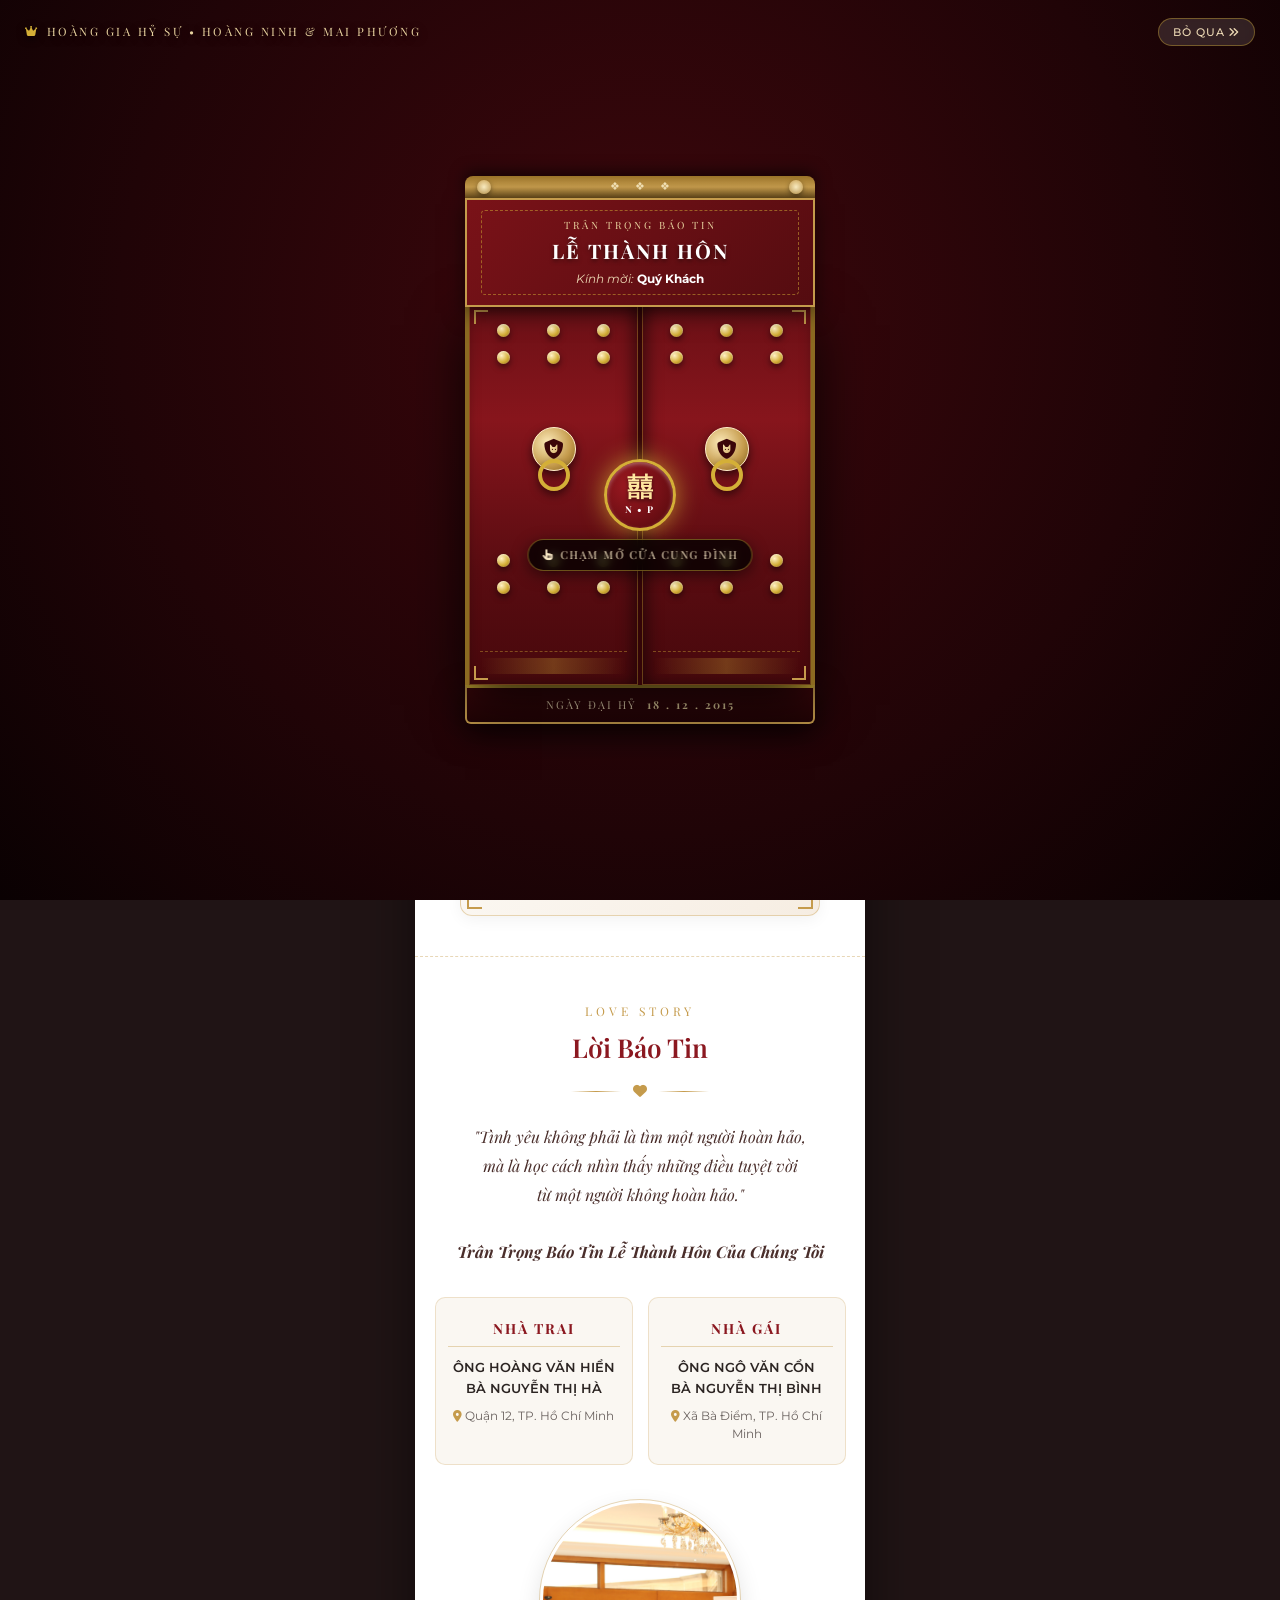
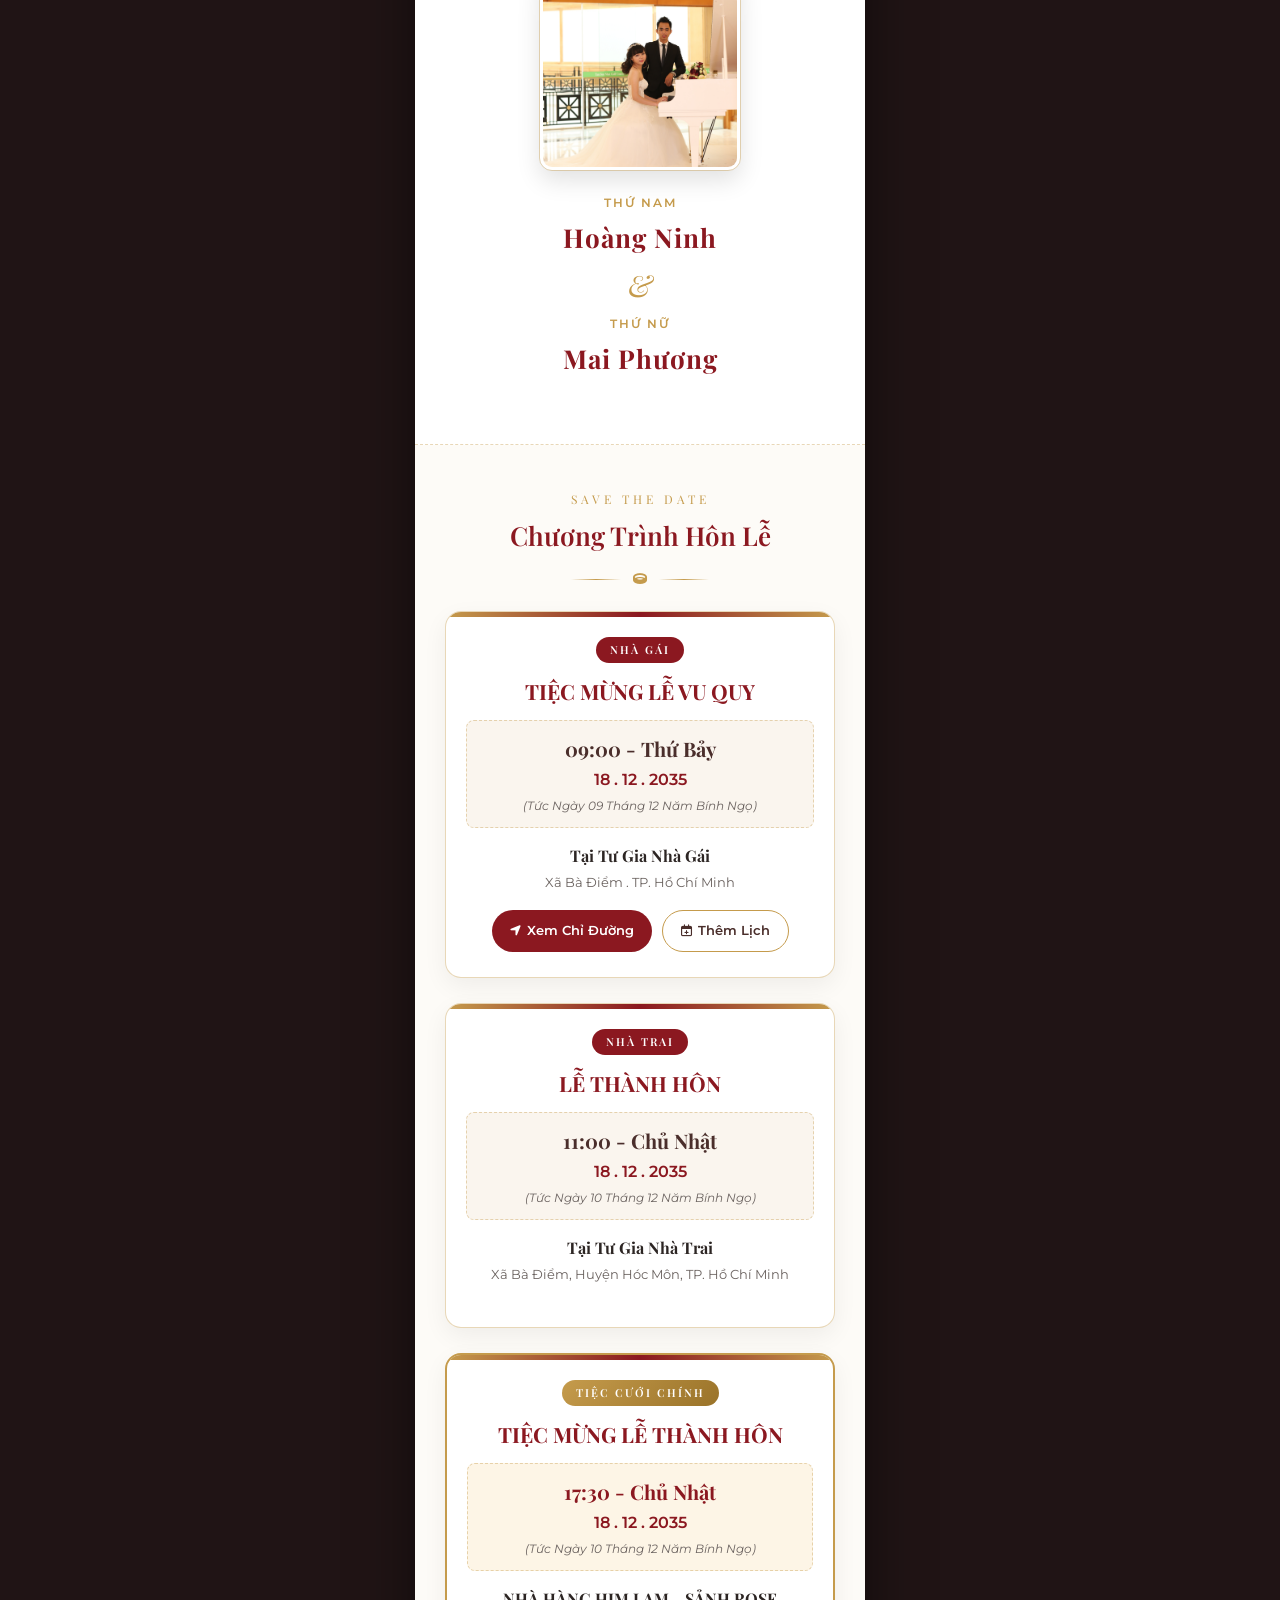
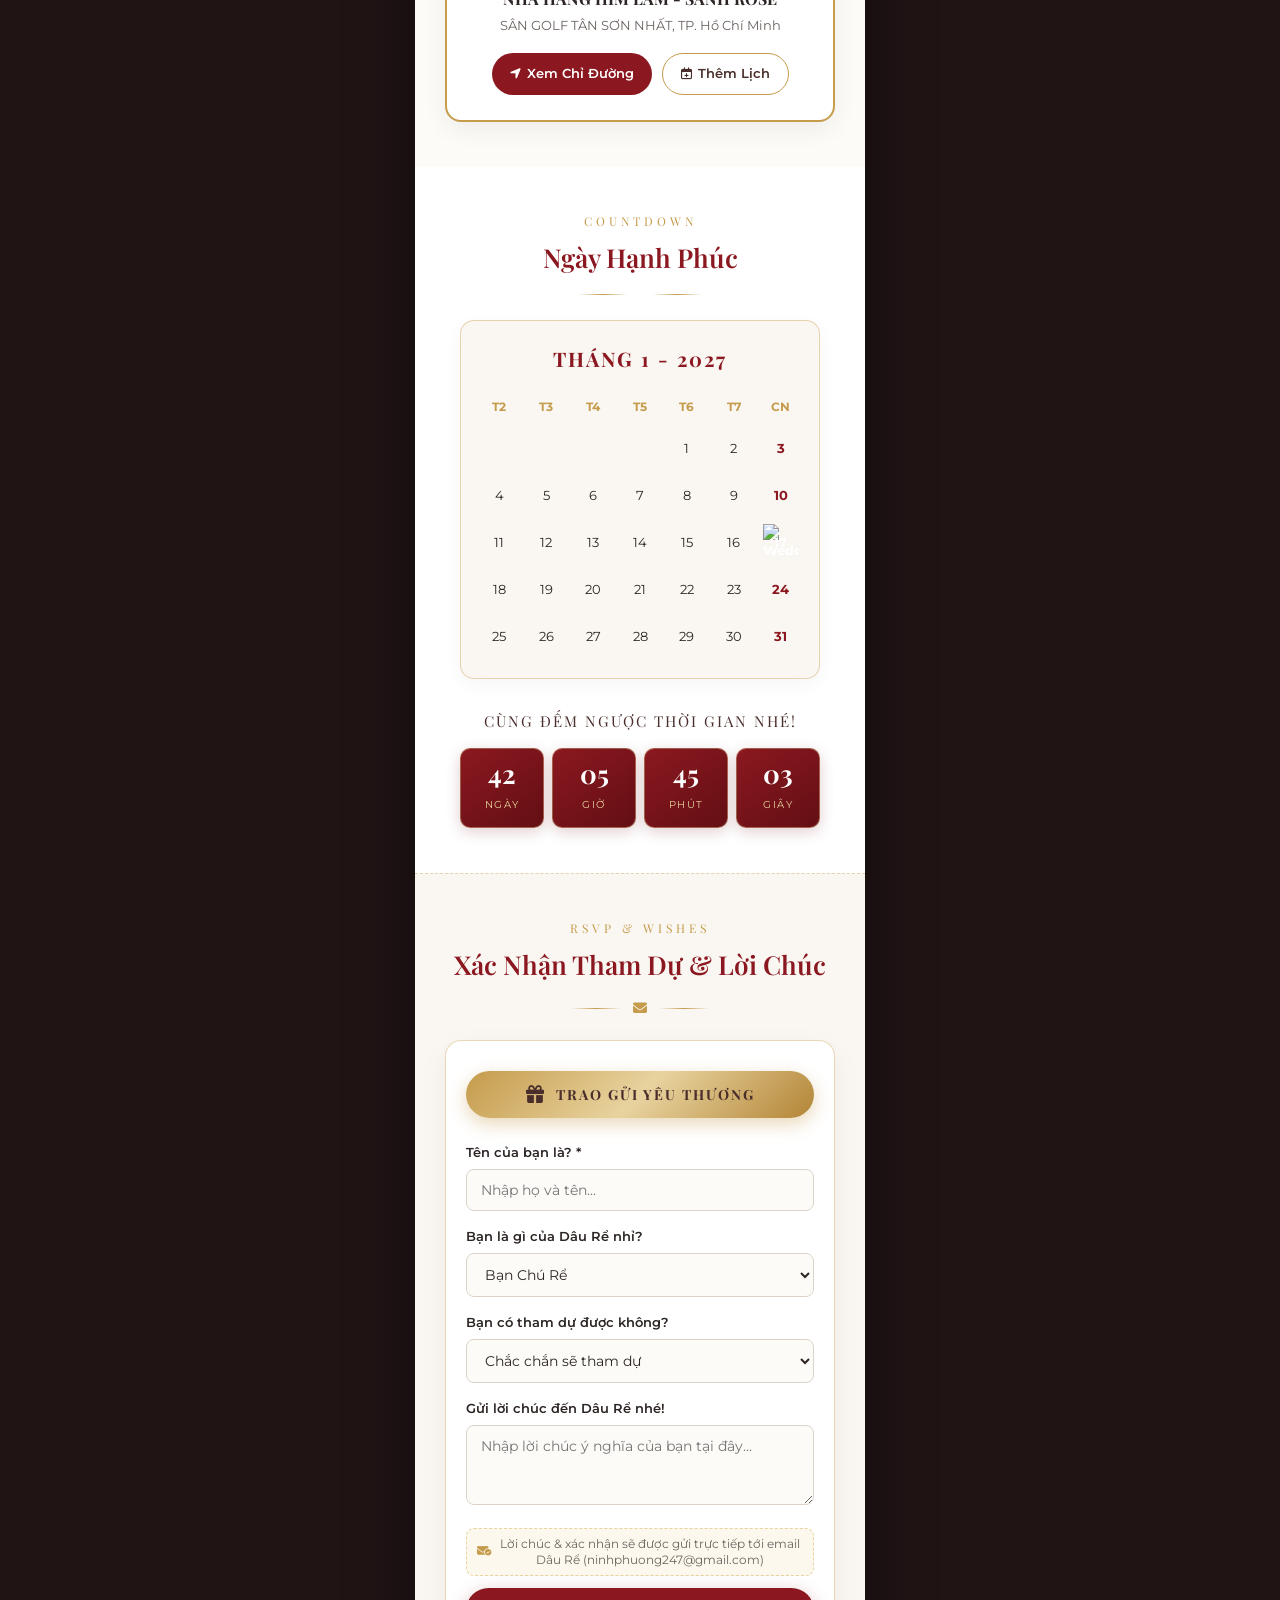
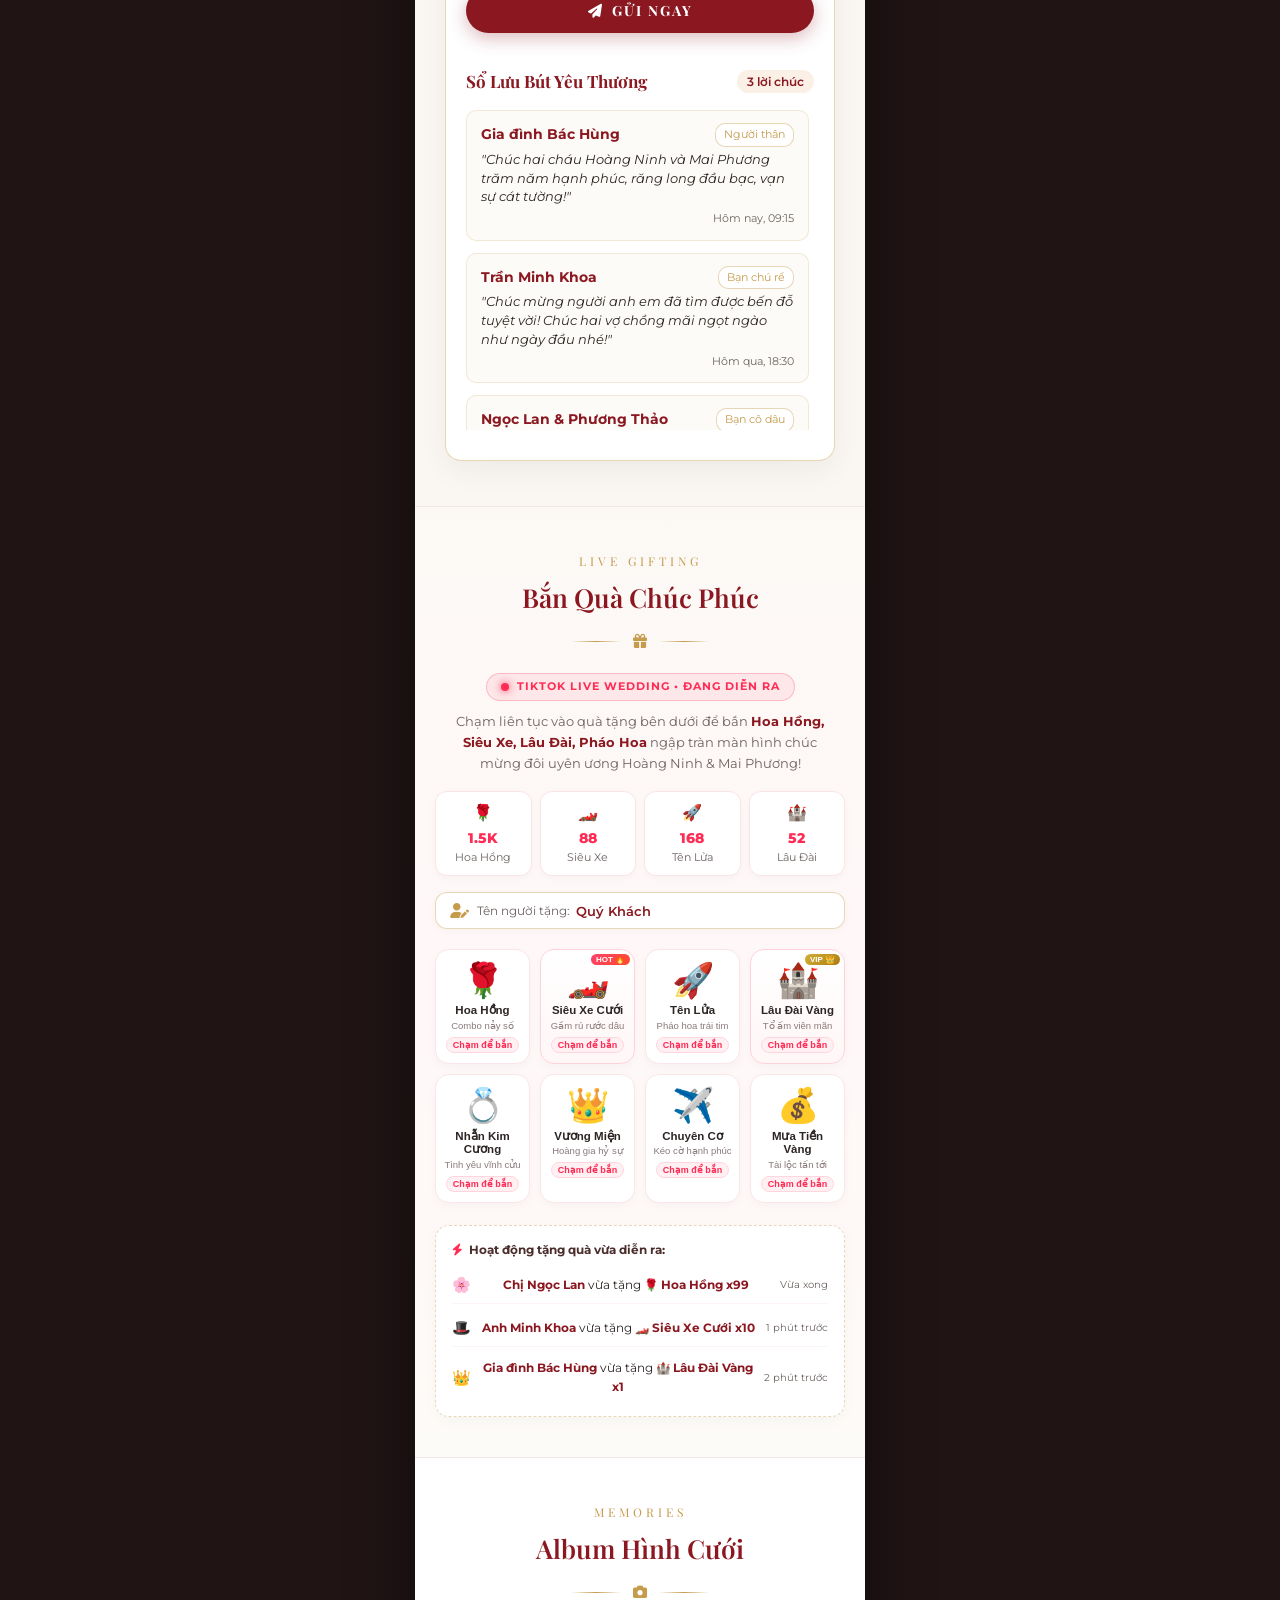
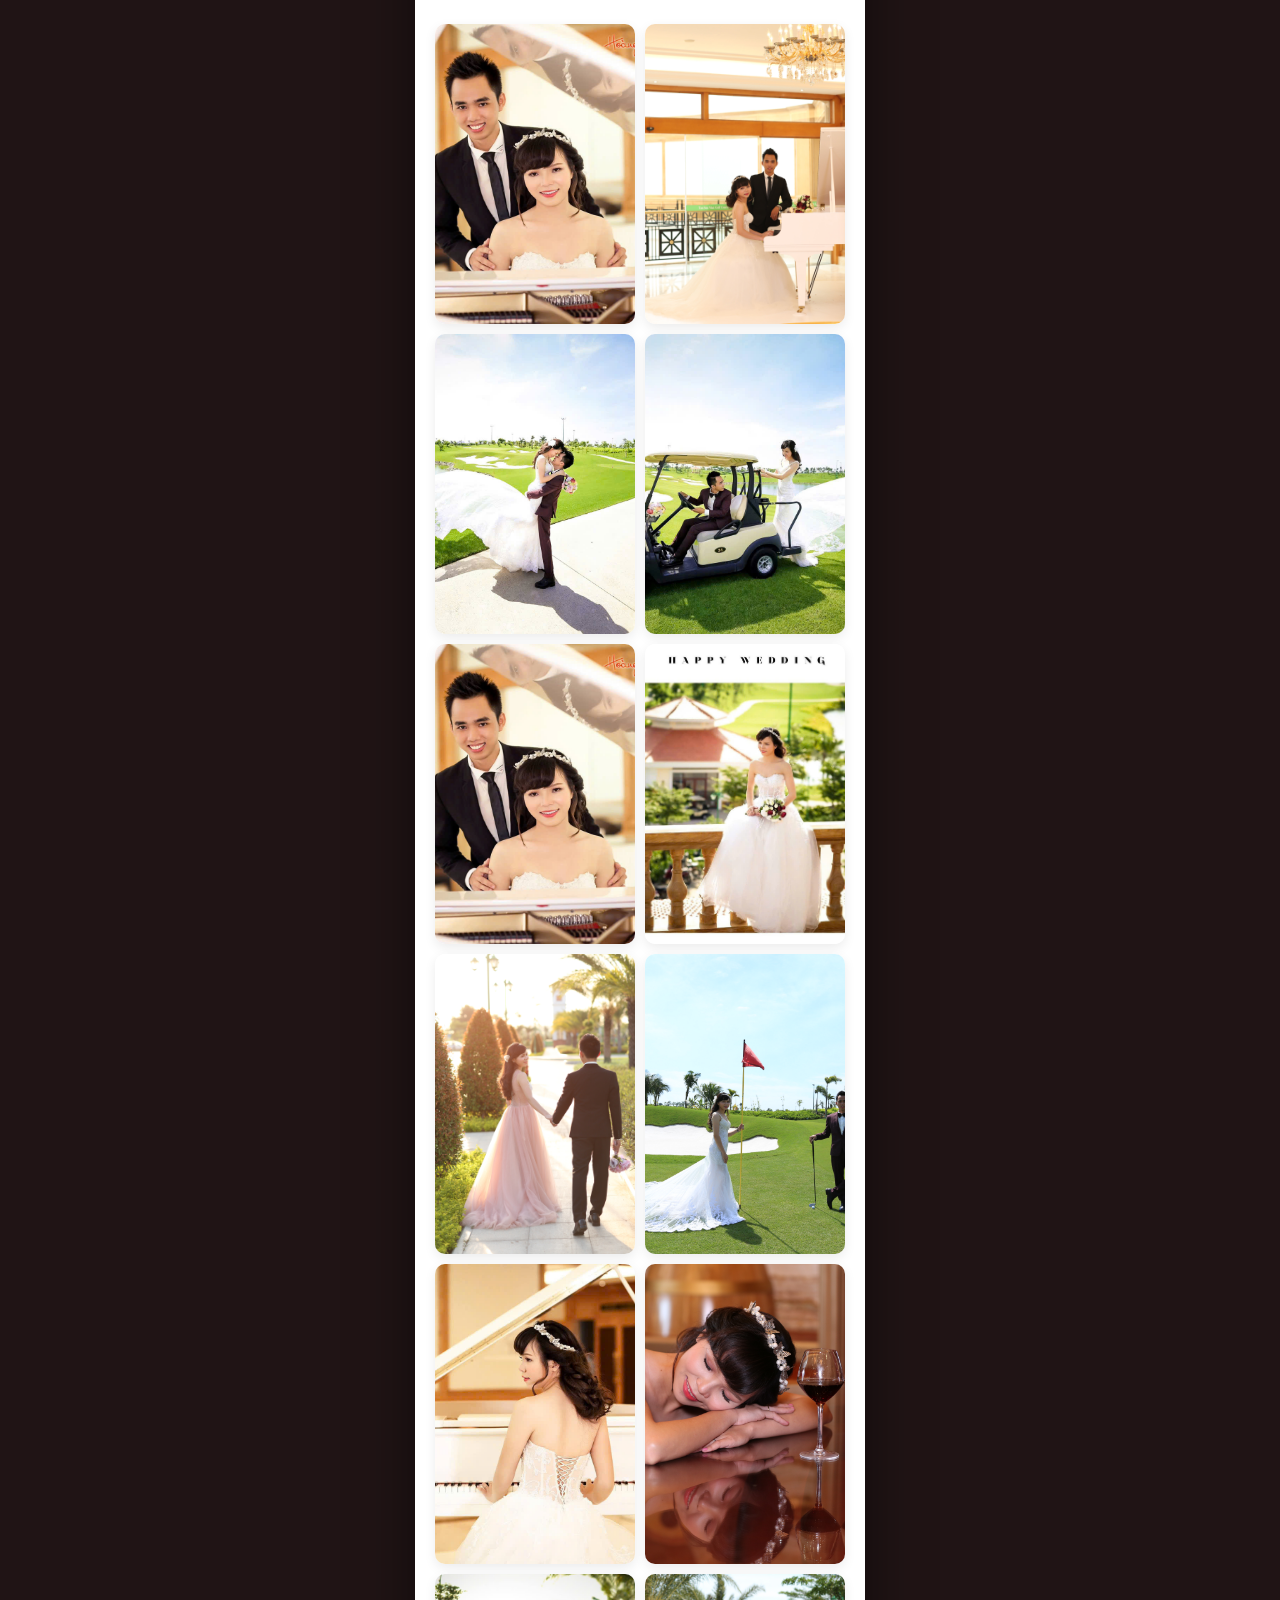
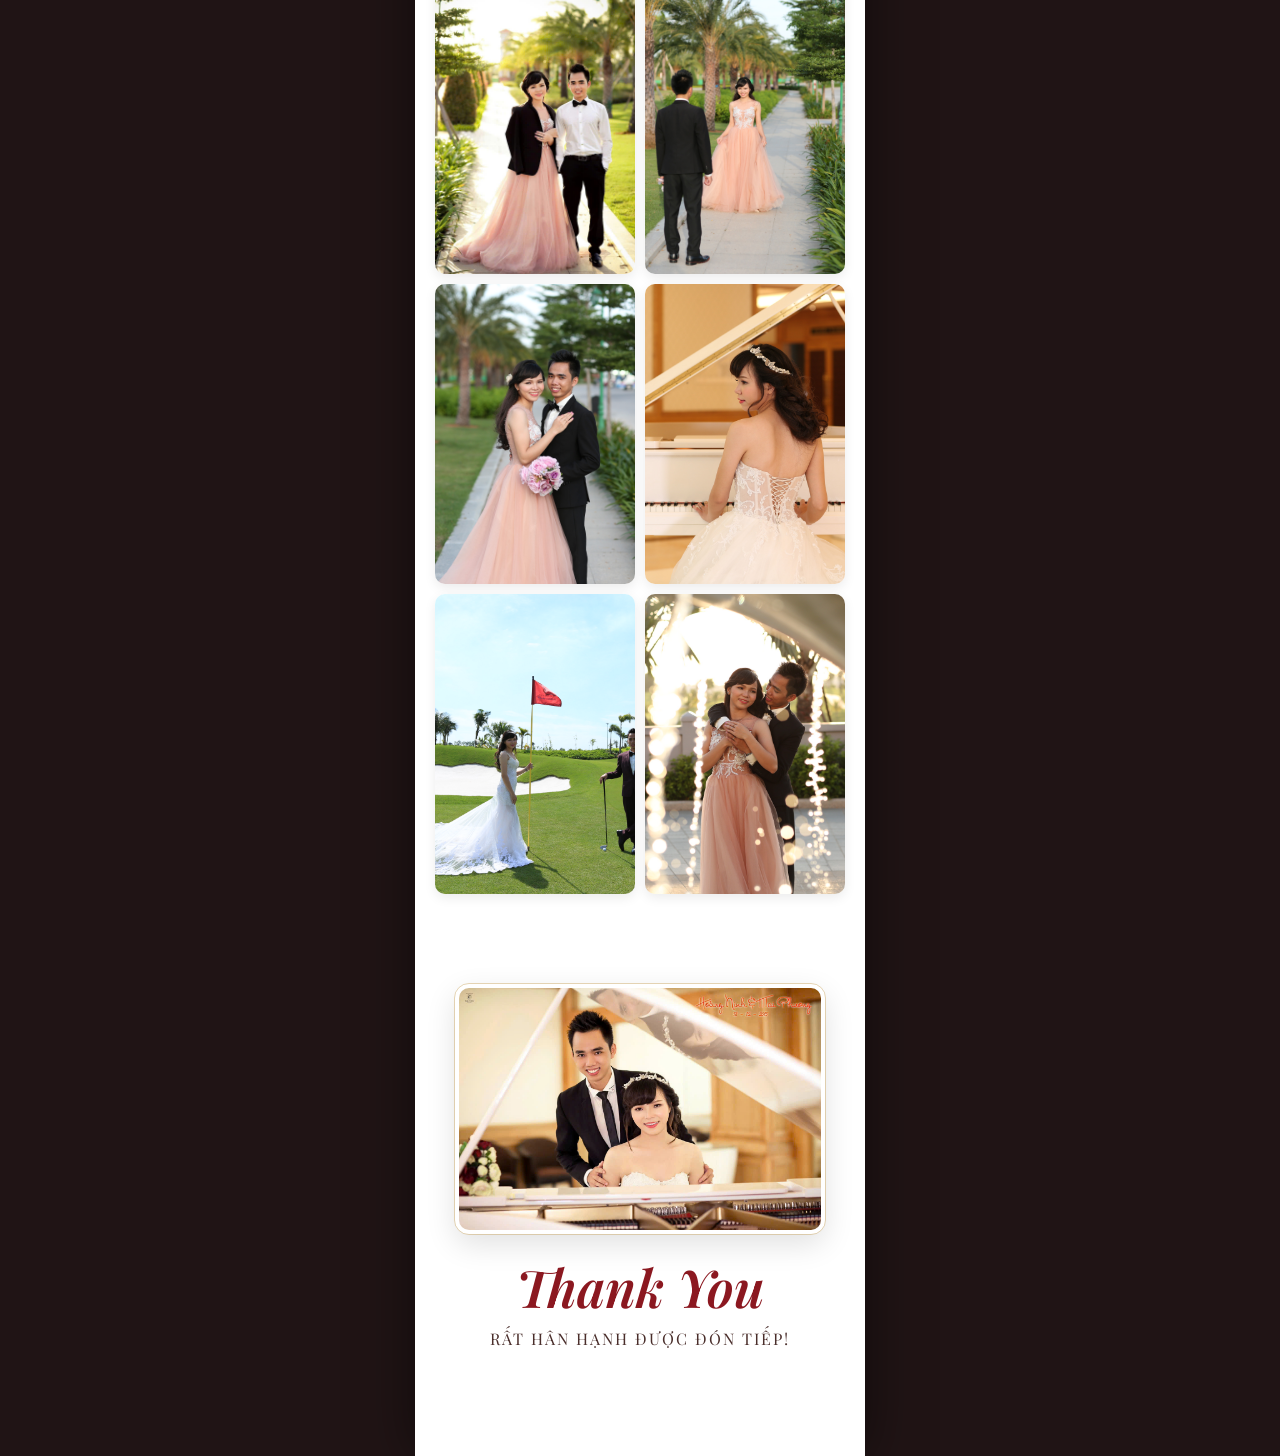
==== HOANGNINH&MAIPHUONG/index.html @ 1b01f098 "Initial commit: Website thiep cuoi Hoang Ninh & Mai Phuong with TikTok live gifts, palace gate effec" ====
<!DOCTYPE html>
<html lang="vi">

<head>
  <meta charset="UTF-8">
  <meta name="viewport" content="width=device-width, initial-scale=1.0, maximum-scale=1.0, user-scalable=no">
  <title>THƯ MỜI CƯỚI HOÀNG NINH &amp; MAI PHƯƠNG</title>

  <!-- Open Graph / SEO / Facebook / Zalo -->
  <meta property="og:type" content="website">
  <meta property="og:title" content="THƯ MỜI CƯỚI HOÀNG NINH &amp; MAI PHƯƠNG">
  <meta property="og:description"
    content="Trân trọng kính mời quý khách đến dự lễ thành hôn của HOÀNG NINH &amp; MAI PHƯƠNG vào ngày 17.01.2027!">
  <meta property="og:image" content="image/chinh.jpg">
  <meta property="og:url" content="https://www.ewedinvite.online/VANHUY&amp;MYDUYEN">

  <!-- Favicon -->
  <link rel="icon" type="image/png"
    href="https://statics.pancake.vn/web-media/57/9d/b4/54/8062abb209fa7d1a4f616d71addf48e4b528644d159a733f58090902-w:100-h:100-l:7010-t:image/png.png">

  <!-- Font Awesome Icons -->
  <link rel="stylesheet" href="https://cdnjs.cloudflare.com/ajax/libs/font-awesome/6.5.1/css/all.min.css">

  <!-- Custom Stylesheet -->
  <link rel="stylesheet" href="style.css">
</head>

<body>

  <!-- Golden Scroll Progress Bar -->
  <div class="scroll-progress-bar" id="scroll-progress-bar"></div>

  <!-- Falling Canvas (Rose Petals & Golden Hearts) -->
  <canvas id="particles-canvas"></canvas>

  <!-- Background Music Audio Element -->
  <audio id="wedding-audio" loop preload="auto">
    <source
      src="https://statics.pancake.vn/web-media/5e/ee/bf/4a/afa10d3bdf98ca17ec3191ebbfd3c829d135d06939ee1f1b712d731d-w:0-h:0-l:2938934-t:audio/mpeg.mp3"
      type="audio/mpeg">
  </audio>

  <!-- Floating Music Toggle Button -->
  <div class="floating-music-btn" id="music-toggle-btn" title="Phát nhạc nền">
    <div class="music-disc">
      <i class="fa-solid fa-compact-disc music-icon"></i>
    </div>
  </div>

  <!-- Floating Back to Top Button -->
  <div class="floating-scroll-top" id="scroll-top-btn" title="Lên đầu trang">
    <i class="fa-solid fa-arrow-up"></i>
  </div>

  <!-- Floating Guest Link Creator Tool Button (for Bride & Groom) -->
  <div class="floating-tool-btn" id="floating-tool-btn" title="Tạo link mời riêng cho từng khách">
    <i class="fa-solid fa-wand-magic-sparkles" style="color: #c59b4c; font-size: 18px;"></i>
  </div>

  <!-- Floating TikTok Live Gift Button (Bắn Quà Live) -->
  <div class="floating-gift-btn" id="floating-gift-btn" title="Bắn quà Live TikTok chúc phúc Dâu Rể">
    <div class="gift-btn-glow"></div>
    <div class="gift-btn-inner">
      <span class="gift-btn-icon">🎁</span>
      <span class="gift-btn-label">Tặng Quà</span>
      <span class="gift-live-pulse-dot"></span>
    </div>
  </div>

  <!-- =====================================================================
       IMPERIAL PALACE GATE OPENING TRANSITION (CỬA CUNG ĐÌNH HOÀNG GIA)
       ===================================================================== -->
  <div class="palace-gate-overlay" id="envelope-overlay">
    <!-- Top Bar with Imperial Badge & Skip Button -->
    <div class="palace-top-bar">
      <div class="palace-top-badge">
        <i class="fa-solid fa-crown" style="color: #d4af37; margin-right: 6px;"></i>
        HOÀNG GIA HỶ SỰ &bull; HOÀNG NINH &amp; MAI PHƯƠNG
      </div>
      <button class="btn-skip-intro" id="btn-skip-intro" title="Vào trực tiếp thiệp cưới">
        Bỏ qua <i class="fa-solid fa-angles-right" style="font-size: 11px; margin-left: 3px;"></i>
      </button>
    </div>

    <!-- Golden Ray Backdrop / Palace Interior Glow -->
    <div class="palace-interior-glow" id="palace-glow">
      <div class="palace-light-beam"></div>
    </div>

    <!-- The Palace Gate Arch & Double Doors Container -->
    <div class="palace-gate-container" id="palace-gate-container">

      <!-- Imperial Roof Cornice & Plaque (Hoành phi hoàng gia sơn son thếp vàng) -->
      <div class="palace-roof-cornice">
        <div class="palace-roof-eaves">
          <div class="eave-ornament eave-left"></div>
          <div class="eave-ridge">
            <span class="roof-tile-ornament">❖</span>
            <span class="roof-tile-ornament">❖</span>
            <span class="roof-tile-ornament">❖</span>
          </div>
          <div class="eave-ornament eave-right"></div>
        </div>
        <div class="palace-plaque">
          <div class="plaque-border">
            <span class="plaque-sub">TRÂN TRỌNG BÁO TIN</span>
            <h2 class="plaque-title">LỄ THÀNH HÔN</h2>
            <div class="plaque-guest">
              <span>Kính mời:</span> <strong id="envelope-guest-name">Quý Khách</strong>
            </div>
          </div>
        </div>
      </div>

      <!-- 3D Door Portal (Khung cửa cung đình phối cảnh 3D) -->
      <div class="palace-door-portal" id="palace-door-portal">

        <!-- Cánh Cửa Trái (Left Palace Door) -->
        <div class="palace-door door-left" id="door-left">
          <div class="door-frame-inner">
            <!-- Brass Corner Filigree -->
            <div class="door-corner lt"></div>
            <div class="door-corner lb"></div>

            <!-- Top Rivets Matrix (Đinh tán bằng đồng hoàng gia) -->
            <div class="rivets-grid">
              <span class="rivet"></span><span class="rivet"></span><span class="rivet"></span>
              <span class="rivet"></span><span class="rivet"></span><span class="rivet"></span>
            </div>

            <!-- Imperial Brass Lion Knocker with Ring (Tay nắm cửa sư tử ngậm khuyên vàng) -->
            <div class="door-knocker-wrap">
              <div class="knocker-mask">
                <i class="fa-solid fa-shield-cat"></i>
              </div>
              <div class="knocker-ring"></div>
            </div>

            <!-- Bottom Rivets Matrix -->
            <div class="rivets-grid">
              <span class="rivet"></span><span class="rivet"></span><span class="rivet"></span>
              <span class="rivet"></span><span class="rivet"></span><span class="rivet"></span>
            </div>

            <!-- Traditional Imperial Carving Inlay -->
            <div class="door-carving">
              <div class="carving-filigree"></div>
            </div>
          </div>
        </div>

        <!-- Cánh Cửa Phải (Right Palace Door) -->
        <div class="palace-door door-right" id="door-right">
          <div class="door-frame-inner">
            <!-- Brass Corner Filigree -->
            <div class="door-corner rt"></div>
            <div class="door-corner rb"></div>

            <!-- Top Rivets Matrix (Đinh tán bằng đồng hoàng gia) -->
            <div class="rivets-grid">
              <span class="rivet"></span><span class="rivet"></span><span class="rivet"></span>
              <span class="rivet"></span><span class="rivet"></span><span class="rivet"></span>
            </div>

            <!-- Imperial Brass Lion Knocker with Ring (Tay nắm cửa sư tử ngậm khuyên vàng) -->
            <div class="door-knocker-wrap">
              <div class="knocker-mask">
                <i class="fa-solid fa-shield-cat"></i>
              </div>
              <div class="knocker-ring"></div>
            </div>

            <!-- Bottom Rivets Matrix -->
            <div class="rivets-grid">
              <span class="rivet"></span><span class="rivet"></span><span class="rivet"></span>
              <span class="rivet"></span><span class="rivet"></span><span class="rivet"></span>
            </div>

            <!-- Traditional Imperial Carving Inlay -->
            <div class="door-carving">
              <div class="carving-filigree"></div>
            </div>
          </div>
        </div>

        <!-- Khóa Ngọc Hoàng Gia / Biểu Tượng Chạm Mở (Center Palace Lock Trigger) -->
        <div class="palace-center-lock" id="env-wax-seal" title="Chạm nhẹ để đẩy cửa cung đình">
          <div class="lock-ornament">
            <div class="lock-ring-glow"></div>
            <div class="lock-circle">
              <div class="lock-double-happiness">囍</div>
              <div class="lock-monogram">N &bull; P</div>
            </div>
          </div>
          <div class="palace-touch-hint">
            <i class="fa-solid fa-hand-pointer tap-icon"></i>
            <span>Chạm mở cửa cung đình</span>
          </div>
        </div>

      </div> <!-- End palace-door-portal -->

      <!-- Imperial Plinth / Stone Threshold (Bậc thềm cung điện đá hoa cương viền vàng) -->
      <div class="palace-threshold">
        <div class="threshold-step"></div>
        <div class="threshold-meta">
          <span>NGÀY ĐẠI HỶ</span>
          <strong>18 . 12 . 2015</strong>
        </div>
      </div>

    </div> <!-- End palace-gate-container -->
  </div> <!-- End palace-gate-overlay -->

  <!-- =====================================================================
       MAIN DESKTOP CONTAINER (MOBILE-FIRST 450px)
       ===================================================================== -->
  <div class="desktop-wrapper" id="main-content">

    <!-- SECTION 1: HERO & BÌA THIỆP -->
    <section class="section-hero" id="section-hero">
      <div class="hero-badge" data-aos="fade-down" data-aos-duration="900">THIỆP MỜI CƯỚI</div>
      <h1 class="hero-names" data-aos="zoom-in" data-aos-delay="100">
        <span class="name-line">HOÀNG NINH</span>
        <span class="and">&amp;</span>
        <span class="name-line">MAI PHƯƠNG</span>
      </h1>

      <div class="hero-photo-wrapper" data-aos="zoom-in" data-aos-delay="200">
        <img src="image/chinh.jpg" alt="HOÀNG NINH &amp; MAI PHƯƠNG">
      </div>

      <div class="hero-date-banner" data-aos="fade-up" data-aos-delay="250">18 . 12 . 2035</div>

      <!-- Personalized Guest Invitation Card -->
      <div class="guest-invitation-card" data-aos="flip-up" data-aos-delay="300">
        <div class="guest-card-corner top-left"></div>
        <div class="guest-card-corner top-right"></div>
        <div class="guest-card-corner bottom-left"></div>
        <div class="guest-card-corner bottom-right"></div>

        <div class="invite-label">Trân Trọng Kính Mời:</div>
        <div class="guest-highlight-name" id="hero-guest-name">Quý Khách</div>
        <div class="invite-line"></div>
        <div class="invite-sub">Đến dự buổi tiệc chung vui cùng gia đình chúng tôi</div>
      </div>
    </section>

    <!-- SECTION 2: LỜI BÁO TIN & THÔNG TIN HAI GIA ĐÌNH -->
    <section class="section-families" id="section-families">
      <span class="sec-subtitle" data-aos="fade-up">Love Story</span>
      <h2 class="sec-title" data-aos="fade-up" data-aos-delay="100">Lời Báo Tin</h2>

      <div class="section-divider" data-aos="zoom-in" data-aos-delay="150">
        <i class="fa-solid fa-heart"></i>
      </div>

      <p class="announcement-text" data-aos="fade-up" data-aos-delay="200">
        "Tình yêu không phải là tìm một người hoàn hảo,<br>
        mà là học cách nhìn thấy những điều tuyệt vời<br>
        từ một người không hoàn hảo."<br><br>
        <strong>Trân Trọng Báo Tin Lễ Thành Hôn Của Chúng Tôi</strong>
      </p>

      <!-- Hai Gia Đình -->
      <div class="families-container">
        <!-- Nhà Trai (Slide from Left) -->
        <div class="family-column" data-aos="fade-right" data-aos-delay="200">
          <div class="family-title">NHÀ TRAI</div>
          <div class="parent-names">
            ÔNG HOÀNG VĂN HIỂN<br>
            BÀ NGUYỄN THỊ HÀ
          </div>
          <div class="family-address">
            <i class="fa-solid fa-location-dot" style="color: #c59b4c;"></i> Quận 12, TP. Hồ Chí Minh
          </div>
        </div>

        <!-- Nhà Gái (Slide from Right) -->
        <div class="family-column" data-aos="fade-left" data-aos-delay="200">
          <div class="family-title">NHÀ GÁI</div>
          <div class="parent-names">
            ÔNG NGÔ VĂN CỔN<br>
            BÀ NGUYỄN THỊ BÌNH
          </div>
          <div class="family-address">
            <i class="fa-solid fa-location-dot" style="color: #c59b4c;"></i> Xã Bà Điểm, TP. Hồ Chí Minh
          </div>
        </div>
      </div>

      <!-- Couple Photo & Names -->
      <div class="couple-feature">
        <div class="couple-arch-photo" data-aos="zoom-in" data-aos-delay="250">
          <img src="image/188A6221.JPG" alt="Chú rể Hoàng Ninh &amp; Cô dâu Mai Phương">
        </div>

        <div class="couple-names-wrap" data-aos="fade-up" data-aos-delay="300">
          <div class="groom-box">
            <span class="role-tag">Thứ Nam</span>
            <div class="person-name">Hoàng Ninh</div>
          </div>

          <div class="couple-heart-amp">&amp;</div>

          <div class="bride-box">
            <span class="role-tag">Thứ Nữ</span>
            <div class="person-name">Mai Phương</div>
          </div>
        </div>
      </div>
    </section>

    <!-- SECTION 3 & 4: CHI TIẾT SỰ KIỆN CƯỚI -->
    <section class="section-events" id="section-events">
      <span class="sec-subtitle" data-aos="fade-up">Save The Date</span>
      <h2 class="sec-title" data-aos="fade-up" data-aos-delay="100">Chương Trình Hôn Lễ</h2>

      <div class="section-divider" data-aos="zoom-in" data-aos-delay="150">
        <i class="fa-solid fa-ring"></i>
      </div>

      <div class="events-wrapper">
        <!-- Sự kiện 1: TIỆC MỪNG LỄ VU QUY (Nhà Gái) -->
        <div class="event-card" data-aos="fade-right" data-aos-delay="150">
          <span class="event-badge">NHÀ GÁI</span>
          <h3 class="event-title">TIỆC MỪNG LỄ VU QUY</h3>

          <div class="event-datetime-box">
            <div class="event-time">09:00 - Thứ Bảy</div>
            <div class="event-date">18 . 12 . 2035</div>
            <div class="event-lunar">(Tức Ngày 09 Tháng 12 Năm Bính Ngọ)</div>
          </div>

          <div class="event-venue-name">Tại Tư Gia Nhà Gái</div>
          <div class="event-address">
            Xã Bà Điểm . TP. Hồ Chí Minh
          </div>

          <div class="event-actions">
            <a href="https://www.google.com/maps?q=10.3214920,106.2009957" target="_blank" rel="noopener"
              class="btn-map">
              <i class="fa-solid fa-location-arrow"></i> Xem Chỉ Đường
            </a>
            <a href="https://calendar.google.com/calendar/render?action=TEMPLATE&text=Ti%E1%BB%87c+Vu+Quy+Ho%C3%A0ng+Ninh+%26+Mai+Ph%C6%B0%C6%A1ng&dates=20270116T020000Z/20270116T060000Z&details=L%E1%BB%85+Vu+Quy+t%E1%BA%A1i+T%C6%B0+Gia+Nh%C3%A0+G%C3%A1i&location=22+T%E1%BB%95+1,+%E1%BA%A4p+%C4%90%C3%B4ng+H%C3%B2a,+X%C3%A3+Ng%C5%A9+Hi%E1%BB%87p,+T%E1%BB%89nh+%C4%90%E1%BB%93ng+Th%C3%A1p"
              target="_blank" rel="noopener" class="btn-calendar">
              <i class="fa-regular fa-calendar-plus"></i> Thêm Lịch
            </a>
          </div>
        </div>

        <!-- Sự kiện 2: LỄ THÀNH HÔN (Nhà Trai) -->
        <div class="event-card" data-aos="fade-left" data-aos-delay="200">
          <span class="event-badge">NHÀ TRAI</span>
          <h3 class="event-title">LỄ THÀNH HÔN</h3>

          <div class="event-datetime-box">
            <div class="event-time">11:00 - Chủ Nhật</div>
            <div class="event-date">18 . 12 . 2035</div>
            <div class="event-lunar">(Tức Ngày 10 Tháng 12 Năm Bính Ngọ)</div>
          </div>

          <div class="event-venue-name">Tại Tư Gia Nhà Trai</div>
          <div class="event-address">
            Xã Bà Điểm, Huyện Hóc Môn, TP. Hồ Chí Minh
          </div>
        </div>

        <!-- Sự kiện 3: TIỆC MỪNG LỄ THÀNH HÔN (Đãi Tiệc Nhà Hàng) -->
        <div class="event-card event-highlight" style="border: 2px solid var(--accent-gold);" data-aos="zoom-in"
          data-aos-delay="250">
          <span class="event-badge" style="background: linear-gradient(135deg, #c59b4c, #9a7329);">TIỆC CƯỚI
            CHÍNH</span>
          <h3 class="event-title">TIỆC MỪNG LỄ THÀNH HÔN</h3>

          <div class="event-datetime-box" style="background: #fdf5e6;">
            <div class="event-time" style="color: var(--primary-red);">17:30 - Chủ Nhật</div>
            <div class="event-date">18 . 12 . 2035</div>
            <div class="event-lunar">(Tức Ngày 10 Tháng 12 Năm Bính Ngọ)</div>
          </div>

          <div class="event-venue-name">NHÀ HÀNG HIM LAM - SẢNH ROSE</div>
          <div class="event-address">
            SÂN GOLF TÂN SƠN NHẤT, TP. Hồ Chí Minh
          </div>

          <div class="event-actions">
            <a href="https://www.google.com/maps/place/Trung+T%C3%A2m+Ti%E1%BB%87c+C%C6%B0%E1%BB%9Bi+H%E1%BB%99i+Ngh%E1%BB%8B+Melisa+Center/@10.782358,106.6368441,925m/data=!3m2!1e3!4b1!4m6!3m5!1s0x31752eaf6658609f:0x1e97038f274d4237!8m2!3d10.782358!4d106.6368441!16s%2Fg%2F1q674bwl4"
              target="_blank" rel="noopener" class="btn-map">
              <i class="fa-solid fa-location-arrow"></i> Xem Chỉ Đường
            </a>
            <a href="https://calendar.google.com/calendar/render?action=TEMPLATE&text=Ti%E1%BB%87c+C%C6%B0%E1%BB%9Bi+Ho%C3%A0ng+Ninh+%26+Mai+Ph%C6%B0%C6%A1ng&dates=20270117T103000Z/20270117T143000Z&details=Ti%E1%BB%87c+M%E1%BB%ABng+Th%C3%A0nh+H%C3%B4n+t%E1%BA%A1i+Melisa+Center&location=85+Tho%E1%BA%A1i+Ng%E1%BB%8Dc+H%E1%BA%A7u,+T%C3%A2n+Ph%C3%BA,+TP.+H%E1%BB%93+Ch%C3%AD+Minh"
              target="_blank" rel="noopener" class="btn-calendar">
              <i class="fa-regular fa-calendar-plus"></i> Thêm Lịch
            </a>
          </div>
        </div>
      </div>
    </section>

    <!-- SECTION 5: LỊCH NGÀY CƯỚI & ĐỒNG HỒ ĐẾM NGƯỢC -->
    <section class="section-calendar" id="section-calendar">
      <span class="sec-subtitle" data-aos="fade-up">Countdown</span>
      <h2 class="sec-title" data-aos="fade-up" data-aos-delay="100">Ngày Hạnh Phúc</h2>

      <div class="section-divider" data-aos="zoom-in" data-aos-delay="150">
        <i class="fa-solid fa-calendar-heart"></i>
      </div>

      <!-- Calendar Widget (Flip up animation) -->
      <div class="wedding-calendar-card" data-aos="flip-up" data-aos-delay="200">
        <div class="calendar-header">THÁNG 1 - 2027</div>
        <div class="cal-grid" id="calendar-grid">
          <!-- Calendar is dynamically generated via script.js -->
        </div>
      </div>

      <!-- Countdown Clock -->
      <div class="countdown-container" data-aos="fade-up" data-aos-delay="250">
        <div class="countdown-title">Cùng đếm ngược thời gian nhé!</div>
        <div class="countdown-boxes">
          <div class="countdown-item" data-aos="zoom-in" data-aos-delay="100">
            <span class="countdown-number" id="count-days">00</span>
            <span class="countdown-label">Ngày</span>
          </div>
          <div class="countdown-item" data-aos="zoom-in" data-aos-delay="200">
            <span class="countdown-number" id="count-hours">00</span>
            <span class="countdown-label">Giờ</span>
          </div>
          <div class="countdown-item" data-aos="zoom-in" data-aos-delay="300">
            <span class="countdown-number" id="count-minutes">00</span>
            <span class="countdown-label">Phút</span>
          </div>
          <div class="countdown-item" data-aos="zoom-in" data-aos-delay="400">
            <span class="countdown-number" id="count-seconds">00</span>
            <span class="countdown-label">Giây</span>
          </div>
        </div>
      </div>
    </section>

    <!-- SECTION 6: XÁC NHẬN THAM DỰ & TRAO GỬI YÊU THƯƠNG -->
    <section class="section-rsvp" id="section-rsvp">
      <span class="sec-subtitle" data-aos="fade-up">RSVP &amp; Wishes</span>
      <h2 class="sec-title" data-aos="fade-up" data-aos-delay="100">Xác Nhận Tham Dự &amp; Lời Chúc</h2>

      <div class="section-divider" data-aos="zoom-in" data-aos-delay="150">
        <i class="fa-solid fa-envelope"></i>
      </div>

      <div class="rsvp-card" data-aos="fade-up" data-aos-delay="200">
        <!-- Trao Gửi Yêu Thương Button (Open Bank Gift Modal) -->
        <button class="btn-open-gift trigger-gift-modal" data-aos="zoom-in" data-aos-delay="250">
          <i class="fa-solid fa-gift"></i> Trao Gửi Yêu Thương
        </button>

        <!-- RSVP Form -->
        <form class="rsvp-form-wrap" id="rsvp-form" data-aos="fade-up" data-aos-delay="300">
          <div class="form-group">
            <label class="form-label" for="rsvp-guest-name">Tên của bạn là? *</label>
            <input type="text" id="rsvp-guest-name" class="form-input" placeholder="Nhập họ và tên..." required>
          </div>

          <div class="form-group">
            <label class="form-label" for="rsvp-relation">Bạn là gì của Dâu Rể nhỉ?</label>
            <select id="rsvp-relation" class="form-select">
              <option value="Bạn Chú Rể">Bạn Chú Rể</option>
              <option value="Bạn Cô Dâu">Bạn Cô Dâu</option>
              <option value="Đồng Nghiệp">Đồng Nghiệp</option>
              <option value="Họ Hàng / Người Thân">Họ Hàng / Người Thân</option>
              <option value="Bạn Thân">Bạn Thân</option>
              <option value="Khách Quý">Khách Quý</option>
            </select>
          </div>

          <div class="form-group">
            <label class="form-label" for="rsvp-attendance">Bạn có tham dự được không?</label>
            <select id="rsvp-attendance" class="form-select" required>
              <option value="yes">Chắc chắn sẽ tham dự</option>
              <option value="no">Rất tiếc không thể tham dự</option>
            </select>
          </div>

          <div class="form-group">
            <label class="form-label" for="rsvp-message">Gửi lời chúc đến Dâu Rể nhé!</label>
            <textarea id="rsvp-message" class="form-textarea"
              placeholder="Nhập lời chúc ý nghĩa của bạn tại đây..."></textarea>
          </div>

          <div class="rsvp-email-notice">
            <i class="fa-solid fa-envelope-circle-check" style="color: var(--accent-gold);"></i> Lời chúc &amp; xác nhận sẽ được gửi trực tiếp tới email Dâu Rể (ninhphuong247@gmail.com)
          </div>

          <button type="submit" class="btn-submit-rsvp" id="btn-submit-rsvp">
            <i class="fa-solid fa-paper-plane"></i> GỬI NGAY
          </button>
        </form>

        <!-- Sổ Lưu Bút (Guestbook) -->
        <div class="guestbook-section" data-aos="fade-up" data-aos-delay="350">
          <div class="guestbook-title">
            <span>Sổ Lưu Bút Yêu Thương</span>
            <span class="guestbook-badge" id="wishes-count">3 lời chúc</span>
          </div>

          <div class="wishes-list" id="wishes-list">
            <!-- Wishes will be loaded here from script.js -->
          </div>
        </div>
      </div>
    </section>

    <!-- =====================================================================
         SECTION 6.5: BẮN QUÀ LIVE TIKTOK CHÚC PHÚC DÂU RỂ
         ===================================================================== -->
    <section class="section-tiktok-gifts" id="section-tiktok-gifts">
      <span class="sec-subtitle" data-aos="fade-up">Live Gifting</span>
      <h2 class="sec-title" data-aos="fade-up" data-aos-delay="100">Bắn Quà Chúc Phúc</h2>

      <div class="section-divider" data-aos="zoom-in" data-aos-delay="150">
        <i class="fa-solid fa-gift"></i>
      </div>

      <div class="tiktok-live-badge-wrap" data-aos="fade-up" data-aos-delay="180">
        <span class="tiktok-live-dot"></span>
        <span class="tiktok-live-tag">TIKTOK LIVE WEDDING &bull; ĐANG DIỄN RA</span>
      </div>

      <p class="tiktok-desc" data-aos="fade-up" data-aos-delay="200">
        Chạm liên tục vào quà tặng bên dưới để bắn <strong>Hoa Hồng, Siêu Xe, Lâu Đài, Pháo Hoa</strong> ngập tràn màn hình chúc mừng đôi uyên ương Hoàng Ninh &amp; Mai Phương!
      </p>

      <!-- Live Gift Stats Counter -->
      <div class="tiktok-gift-stats" data-aos="fade-up" data-aos-delay="220">
        <div class="stat-pill"><span class="stat-icon">🌹</span> <strong id="stat-count-rose">1.5K</strong> <span>Hoa Hồng</span></div>
        <div class="stat-pill"><span class="stat-icon">🏎️</span> <strong id="stat-count-car">88</strong> <span>Siêu Xe</span></div>
        <div class="stat-pill"><span class="stat-icon">🚀</span> <strong id="stat-count-rocket">168</strong> <span>Tên Lửa</span></div>
        <div class="stat-pill"><span class="stat-icon">🏰</span> <strong id="stat-count-castle">52</strong> <span>Lâu Đài</span></div>
      </div>

      <!-- Quick Sender Name Input -->
      <div class="tiktok-sender-bar" data-aos="fade-up" data-aos-delay="240">
        <i class="fa-solid fa-user-pen" style="color: var(--accent-gold); margin-right: 8px;"></i>
        <label for="tiktok-guest-input" style="font-size: 12px; color: var(--text-muted); margin-right: 6px;">Tên người tặng:</label>
        <input type="text" id="tiktok-guest-input" class="tiktok-guest-input" placeholder="Nhập tên bạn (Ví dụ: Bạn Nam, Chị Lan)..." value="Quý Khách">
      </div>

      <!-- Grid of Interactive Gifts -->
      <div class="tiktok-gifts-grid" data-aos="zoom-in" data-aos-delay="260">
        <!-- 1. Hoa Hồng -->
        <button class="gift-card" data-gift="rose" type="button" title="Bắn Hoa Hồng (Combo nảy số)">
          <div class="gift-card-icon">🌹</div>
          <div class="gift-card-name">Hoa Hồng</div>
          <div class="gift-card-sub">Combo nảy số</div>
          <div class="gift-card-tap-badge">Chạm để bắn</div>
        </button>

        <!-- 2. Siêu Xe -->
        <button class="gift-card gift-highlight" data-gift="car" type="button" title="Lao Siêu Xe Mui Trần qua màn hình">
          <div class="gift-badge-hot">HOT 🔥</div>
          <div class="gift-card-icon">🏎️</div>
          <div class="gift-card-name">Siêu Xe Cưới</div>
          <div class="gift-card-sub">Gầm rú rước dâu</div>
          <div class="gift-card-tap-badge">Chạm để bắn</div>
        </button>

        <!-- 3. Tên Lửa -->
        <button class="gift-card" data-gift="rocket" type="button" title="Phóng Tên Lửa nổ Pháo Hoa Trái Tim">
          <div class="gift-card-icon">🚀</div>
          <div class="gift-card-name">Tên Lửa</div>
          <div class="gift-card-sub">Pháo hoa trái tim</div>
          <div class="gift-card-tap-badge">Chạm để bắn</div>
        </button>

        <!-- 4. Lâu Đài Cổ Tích -->
        <button class="gift-card gift-highlight" data-gift="castle" type="button" title="Dựng Lâu Đài Cổ Tích nguy nga">
          <div class="gift-badge-vip">VIP 👑</div>
          <div class="gift-card-icon">🏰</div>
          <div class="gift-card-name">Lâu Đài Vàng</div>
          <div class="gift-card-sub">Tổ ấm viên mãn</div>
          <div class="gift-card-tap-badge">Chạm để bắn</div>
        </button>

        <!-- 5. Nhẫn Kim Cương -->
        <button class="gift-card" data-gift="ring" type="button" title="Tỏa sáng Nhẫn Kim Cương xoay 3D">
          <div class="gift-card-icon">💍</div>
          <div class="gift-card-name">Nhẫn Kim Cương</div>
          <div class="gift-card-sub">Tình yêu vĩnh cửu</div>
          <div class="gift-card-tap-badge">Chạm để bắn</div>
        </button>

        <!-- 6. Vương Miện -->
        <button class="gift-card" data-gift="crown" type="button" title="Trao Vương Miện Hoàng Gia">
          <div class="gift-card-icon">👑</div>
          <div class="gift-card-name">Vương Miện</div>
          <div class="gift-card-sub">Hoàng gia hỷ sự</div>
          <div class="gift-card-tap-badge">Chạm để bắn</div>
        </button>

        <!-- 7. Chuyên Cơ -->
        <button class="gift-card" data-gift="jet" type="button" title="Chuyên cơ kéo banner chúc mừng">
          <div class="gift-card-icon">✈️</div>
          <div class="gift-card-name">Chuyên Cơ</div>
          <div class="gift-card-sub">Kéo cờ hạnh phúc</div>
          <div class="gift-card-tap-badge">Chạm để bắn</div>
        </button>

        <!-- 8. Mưa Tiền Vàng -->
        <button class="gift-card" data-gift="money" type="button" title="Cơn Mưa Tiền Vàng tài lộc">
          <div class="gift-card-icon">💰</div>
          <div class="gift-card-name">Mưa Tiền Vàng</div>
          <div class="gift-card-sub">Tài lộc tấn tới</div>
          <div class="gift-card-tap-badge">Chạm để bắn</div>
        </button>
      </div>

      <!-- Live Recent Gift Activity Feed -->
      <div class="tiktok-recent-box" data-aos="fade-up" data-aos-delay="300">
        <div class="recent-title">
          <i class="fa-solid fa-bolt" style="color: #ff2c55; margin-right: 6px;"></i> Hoạt động tặng quà vừa diễn ra:
        </div>
        <div class="tiktok-feed-list" id="tiktok-feed-list">
          <div class="feed-item">
            <span class="feed-avatar">🌸</span>
            <span class="feed-text"><strong>Chị Ngọc Lan</strong> vừa tặng <strong>🌹 Hoa Hồng x99</strong></span>
            <span class="feed-time">Vừa xong</span>
          </div>
          <div class="feed-item">
            <span class="feed-avatar">🎩</span>
            <span class="feed-text"><strong>Anh Minh Khoa</strong> vừa tặng <strong>🏎️ Siêu Xe Cưới x10</strong></span>
            <span class="feed-time">1 phút trước</span>
          </div>
          <div class="feed-item">
            <span class="feed-avatar">👑</span>
            <span class="feed-text"><strong>Gia đình Bác Hùng</strong> vừa tặng <strong>🏰 Lâu Đài Vàng x1</strong></span>
            <span class="feed-time">2 phút trước</span>
          </div>
        </div>
      </div>
    </section>

    <!-- SECTION 7: ALBUM HÌNH CƯỚI -->
    <section class="section-gallery" id="section-gallery">
      <span class="sec-subtitle" data-aos="fade-up">Memories</span>
      <h2 class="sec-title" data-aos="fade-up" data-aos-delay="100">Album Hình Cưới</h2>

      <div class="section-divider" data-aos="zoom-in" data-aos-delay="150">
        <i class="fa-solid fa-camera"></i>
      </div>

      <div class="gallery-grid">
        <div class="gallery-item" data-aos="fade-up" data-aos-delay="100">
          <img src="image/chinh.jpg" alt="Ảnh cưới Hoàng Ninh &amp; Mai Phương 1" loading="lazy">
          <div class="gallery-item-overlay"><i class="fa-solid fa-expand"></i></div>
        </div>
        <div class="gallery-item" data-aos="fade-up" data-aos-delay="200">
          <img src="image/188A6221.JPG" alt="Ảnh cưới Hoàng Ninh &amp; Mai Phương 2" loading="lazy">
          <div class="gallery-item-overlay"><i class="fa-solid fa-expand"></i></div>
        </div>
        <div class="gallery-item" data-aos="fade-up" data-aos-delay="100">
          <img src="image/7011dac3cd2c4d72143d6.jpg" alt="Ảnh cưới Hoàng Ninh &amp; Mai Phương 3" loading="lazy">
          <div class="gallery-item-overlay"><i class="fa-solid fa-expand"></i></div>
        </div>
        <div class="gallery-item" data-aos="fade-up" data-aos-delay="200">
          <img src="image/8e73104a07a587fbdeb44.jpg" alt="Ảnh cưới Hoàng Ninh &amp; Mai Phương 4" loading="lazy">
          <div class="gallery-item-overlay"><i class="fa-solid fa-expand"></i></div>
        </div>
        <div class="gallery-item" data-aos="fade-up" data-aos-delay="100">
          <img src="image/8519062011cf9191c8de1.jpg" alt="Ảnh cưới Hoàng Ninh &amp; Mai Phương 5" loading="lazy">
          <div class="gallery-item-overlay"><i class="fa-solid fa-expand"></i></div>
        </div>
        <div class="gallery-item" data-aos="fade-up" data-aos-delay="200">
          <img src="image/325cb065a78a27d47e9b2.jpg" alt="Ảnh cưới Hoàng Ninh &amp; Mai Phương 6" loading="lazy">
          <div class="gallery-item-overlay"><i class="fa-solid fa-expand"></i></div>
        </div>
        <div class="gallery-item" data-aos="fade-up" data-aos-delay="100">
          <img src="image/188A6536.JPG" alt="Ảnh cưới Hoàng Ninh &amp; Mai Phương 7" loading="lazy">
          <div class="gallery-item-overlay"><i class="fa-solid fa-expand"></i></div>
        </div>
        <div class="gallery-item" data-aos="fade-up" data-aos-delay="200">
          <img src="image/188A5904.JPG" alt="Ảnh cưới Hoàng Ninh &amp; Mai Phương 8" loading="lazy">
          <div class="gallery-item-overlay"><i class="fa-solid fa-expand"></i></div>
        </div>
        <div class="gallery-item" data-aos="fade-up" data-aos-delay="100">
          <img src="image/f292674370acf0f2a9bd5.jpg" alt="Ảnh cưới Hoàng Ninh &amp; Mai Phương 9" loading="lazy">
          <div class="gallery-item-overlay"><i class="fa-solid fa-expand"></i></div>
        </div>
        <div class="gallery-item" data-aos="fade-up" data-aos-delay="200">
          <img src="image/188A6174.JPG" alt="Ảnh cưới Hoàng Ninh &amp; Mai Phương 10" loading="lazy">
          <div class="gallery-item-overlay"><i class="fa-solid fa-expand"></i></div>
        </div>
        <div class="gallery-item" data-aos="fade-up" data-aos-delay="100">
          <img src="image/ed4e6d777a98fac6a3893.jpg" alt="Ảnh cưới Hoàng Ninh &amp; Mai Phương 11" loading="lazy">
          <div class="gallery-item-overlay"><i class="fa-solid fa-expand"></i></div>
        </div>
        <div class="gallery-item" data-aos="fade-up" data-aos-delay="200">
          <img src="image/188A6465.JPG" alt="Ảnh cưới Hoàng Ninh &amp; Mai Phương 12" loading="lazy">
          <div class="gallery-item-overlay"><i class="fa-solid fa-expand"></i></div>
        </div>
        <div class="gallery-item" data-aos="fade-up" data-aos-delay="100">
          <img src="image/188A6455.JPG" alt="Ảnh cưới Hoàng Ninh &amp; Mai Phương 13" loading="lazy">
          <div class="gallery-item-overlay"><i class="fa-solid fa-expand"></i></div>
        </div>
        <div class="gallery-item" data-aos="fade-up" data-aos-delay="200">
          <img src="image/188A6210.JPG" alt="Ảnh cưới Hoàng Ninh &amp; Mai Phương 14" loading="lazy">
          <div class="gallery-item-overlay"><i class="fa-solid fa-expand"></i></div>
        </div>
        <div class="gallery-item" data-aos="fade-up" data-aos-delay="100">
          <img src="image/188A5908.JPG" alt="Ảnh cưới Hoàng Ninh &amp; Mai Phương 15" loading="lazy">
          <div class="gallery-item-overlay"><i class="fa-solid fa-expand"></i></div>
        </div>
        <div class="gallery-item" data-aos="fade-up" data-aos-delay="200">
          <img src="image/188A6590.JPG" alt="Ảnh cưới Hoàng Ninh &amp; Mai Phương 16" loading="lazy">
          <div class="gallery-item-overlay"><i class="fa-solid fa-expand"></i></div>
        </div>
      </div>
    </section>

    <!-- SECTION 8: LỜI CẢM ƠN (THANK YOU) -->
    <section class="section-thankyou" id="section-thankyou">
      <div class="thankyou-photo" data-aos="zoom-in" data-aos-delay="100">
        <img src="image/8519062011cf9191c8de1.jpg" alt="Thank you HOÀNG NINH &amp; MAI PHƯƠNG">
      </div>

      <div class="thankyou-heading" data-aos="fade-up" data-aos-delay="200">Thank You</div>
      <div class="thankyou-message" data-aos="fade-up" data-aos-delay="250">Rất hân hạnh được đón tiếp!</div>

      <div class="footer-credit" data-aos="fade-up" data-aos-delay="300">
        <p>THƯ MỜI CƯỚI HOÀNG NINH &amp; MAI PHƯƠNG &bull; 17.01.2027</p>
      </div>
    </section>

  </div> <!-- End desktop-wrapper -->

  <!-- =====================================================================
       MODAL 1: TRAO GỬI YÊU THƯƠNG (BANKING & QR CODE)
       ===================================================================== -->
  <div class="modal-overlay" id="gift-modal">
    <div class="gift-modal-card">
      <button class="modal-close-btn" id="close-gift-modal">
        <i class="fa-solid fa-xmark"></i>
      </button>

      <div class="gift-modal-title">Trao Gửi Yêu Thương</div>

      <!-- QR Code Image -->
      <div class="gift-qr-box">
        <img
          src="image/qr_acb.svg"
          alt="Mã QR Mừng Cưới ACB HOANG VAN NINH 873588">
      </div>

      <!-- Bank Details -->
      <div class="bank-info-box">
        <div class="bank-row">
          <span class="label">Ngân hàng:</span>
          <span class="val">ACB (Á Châu)</span>
        </div>
        <div class="bank-row">
          <span class="label">Chủ tài khoản:</span>
          <span class="val">HOANG VAN NINH</span>
        </div>
        <div class="bank-row">
          <span class="label">Số tài khoản:</span>
          <span class="val">873588</span>
        </div>
        <div class="bank-row">
          <span class="label">Nội dung:</span>
          <span class="val" style="font-size: 11.5px;">Mừng cưới Hoàng Ninh - Mai Phương</span>
        </div>
      </div>

      <div style="display: flex; flex-direction: column; gap: 8px;">
        <button class="btn-copy-account" id="btn-copy-account">
          <i class="fa-regular fa-copy"></i> Sao chép số tài khoản
        </button>
        <button class="btn-copy-account" id="btn-copy-message"
          style="background: transparent; color: var(--earth-brown); border: 1px solid var(--accent-gold); box-shadow: none;">
          <i class="fa-regular fa-copy"></i> Sao chép nội dung chuyển khoản
        </button>
      </div>

      <!-- Form Xác Nhận Trao Gửi Yêu Thương (Mừng Cưới) gửi email tới ninhphuong247@gmail.com -->
      <div class="gift-notify-box">
        <div class="gift-notify-header">
          <i class="fa-solid fa-heart-circle-check"></i>
          <span>Xác Nhận Đã Mừng Cưới</span>
        </div>
        <p class="gift-notify-desc">Gửi thông báo trao gửi yêu thương trực tiếp tới email Dâu Rể (<strong>ninhphuong247@gmail.com</strong>):</p>
        <form id="gift-notify-form" class="gift-notify-form">
          <div class="gift-form-group">
            <input type="text" id="gift-sender-name" class="gift-input" placeholder="Tên của bạn là gì? *" required>
          </div>
          <div class="gift-form-row">
            <input type="text" id="gift-sender-relation" class="gift-input" placeholder="Quan hệ (Bạn bè, Họ hàng...)">
            <input type="text" id="gift-sender-amount" class="gift-input" placeholder="Số tiền mừng (tuỳ chọn)">
          </div>
          <div class="gift-form-group">
            <textarea id="gift-sender-note" class="gift-textarea" placeholder="Gửi lời chúc trao gửi yêu thương tới Hoàng Ninh & Mai Phương..."></textarea>
          </div>
          <button type="submit" class="btn-submit-gift-notify" id="btn-submit-gift-notify">
            <i class="fa-solid fa-paper-plane"></i> GỬI THÔNG BÁO TỚI DÂU RỂ
          </button>
        </form>
      </div>
    </div>
  </div>

  <!-- =====================================================================
       MODAL 2: FULLSCREEN LIGHTBOX GALLERY
       ===================================================================== -->
  <div class="lightbox-overlay" id="gallery-lightbox">
    <button class="lightbox-close-btn" id="lightbox-close">
      <i class="fa-solid fa-xmark"></i>
    </button>
    <button class="lightbox-nav-btn prev" id="lightbox-prev">
      <i class="fa-solid fa-chevron-left"></i>
    </button>
    <div class="lightbox-img-wrap">
      <img src="" alt="Zoom Image" class="lightbox-img" id="lightbox-image">
    </div>
    <button class="lightbox-nav-btn next" id="lightbox-next">
      <i class="fa-solid fa-chevron-right"></i>
    </button>
    <div class="lightbox-counter" id="lightbox-counter">1 / 12</div>
  </div>

  <!-- =====================================================================
       MODAL 3: GUEST LINK CREATOR (Dành cho Dâu Rể tạo link riêng)
       ===================================================================== -->
  <div class="modal-overlay" id="creator-modal">
    <div class="creator-modal-card">
      <button class="modal-close-btn" id="close-creator-modal">
        <i class="fa-solid fa-xmark"></i>
      </button>

      <div class="creator-modal-title">
        <i class="fa-solid fa-wand-magic-sparkles" style="color: #c59b4c;"></i> Tạo Link Mời Khách Riêng
      </div>
      <p class="creator-modal-desc">
        Nhập tên khách mời (hoặc gia đình) bên dưới để tạo đường link có tên trang trọng, khách mở ra sẽ thấy thiệp đề
        đích danh tên họ!
      </p>

      <div class="form-group">
        <label class="form-label" for="input-creator-name">Tên khách mời hoặc xưng hô:</label>
        <input type="text" id="input-creator-name" class="form-input"
          placeholder="Ví dụ: Anh Tuấn &amp; Chị Lan, Bạn Nam...">
      </div>

      <div class="generated-link-box" id="generated-link-display">
        <!-- Generated link will be shown here -->
      </div>

      <button class="btn-copy-account" id="btn-copy-generated-link">
        <i class="fa-regular fa-copy"></i> Sao Chép Link Gửi Khách
      </button>
    </div>
  </div>

  <!-- =====================================================================
       FULLSCREEN TIKTOK LIVE GIFT OVERLAY (ANIMATIONS & COMBO NOTIFICATIONS)
       ===================================================================== -->
  <div class="tiktok-gift-overlay" id="tiktok-gift-overlay">
    <!-- TikTok Live Gift Banner Notification (Slides in from left) -->
    <div class="tiktok-gift-banner" id="tiktok-gift-banner">
      <div class="banner-avatar" id="gift-banner-avatar">🎁</div>
      <div class="banner-content">
        <div class="banner-sender" id="gift-banner-sender">Quý Khách</div>
        <div class="banner-action" id="gift-banner-action">Vừa gửi tặng Siêu Xe Cưới</div>
      </div>
      <div class="banner-gift-icon" id="gift-banner-icon">🏎️</div>
      <div class="banner-combo-wrap">
        <span class="combo-label">COMBO</span>
        <span class="combo-num" id="gift-banner-combo">x1</span>
      </div>
    </div>

    <!-- Container for dynamic full-screen visual animations -->
    <div class="tiktok-stage" id="tiktok-stage"></div>
  </div>

  <!-- =====================================================================
       TIKTOK LIVE GIFT TRAY (BOTTOM SHEET TRAY)
       ===================================================================== -->
  <div class="tiktok-tray-overlay" id="tiktok-tray-overlay">
    <div class="tiktok-tray-card" id="tiktok-tray-card">
      <div class="tray-handle"></div>
      <div class="tray-header">
        <div class="tray-title">
          <span class="tray-live-badge">LIVE</span>
          <span>Tặng Quà Chúc Phúc Dâu Rể</span>
        </div>
        <button class="tray-close-btn" id="close-tray-btn" type="button">
          <i class="fa-solid fa-xmark"></i>
        </button>
      </div>

      <div class="tray-sender-row">
        <span class="tray-sender-label">Tên bạn:</span>
        <input type="text" id="tray-sender-name" class="tray-sender-input" value="Quý Khách" placeholder="Nhập tên người tặng...">
      </div>

      <div class="tray-grid" id="tray-grid">
        <div class="tray-item active" data-gift="rose">
          <div class="tray-item-icon">🌹</div>
          <div class="tray-item-name">Hoa Hồng</div>
          <div class="tray-item-combo">Combo x99</div>
        </div>
        <div class="tray-item" data-gift="car">
          <div class="tray-item-tag">HOT</div>
          <div class="tray-item-icon">🏎️</div>
          <div class="tray-item-name">Siêu Xe</div>
          <div class="tray-item-combo">Rước Dâu</div>
        </div>
        <div class="tray-item" data-gift="rocket">
          <div class="tray-item-icon">🚀</div>
          <div class="tray-item-name">Tên Lửa</div>
          <div class="tray-item-combo">Pháo Hoa</div>
        </div>
        <div class="tray-item" data-gift="castle">
          <div class="tray-item-tag vip">VIP</div>
          <div class="tray-item-icon">🏰</div>
          <div class="tray-item-name">Lâu Đài</div>
          <div class="tray-item-combo">Viên Mãn</div>
        </div>
        <div class="tray-item" data-gift="ring">
          <div class="tray-item-icon">💍</div>
          <div class="tray-item-name">Kim Cương</div>
          <div class="tray-item-combo">Vĩnh Cửu</div>
        </div>
        <div class="tray-item" data-gift="crown">
          <div class="tray-item-icon">👑</div>
          <div class="tray-item-name">Vương Miện</div>
          <div class="tray-item-combo">Hoàng Gia</div>
        </div>
        <div class="tray-item" data-gift="jet">
          <div class="tray-item-icon">✈️</div>
          <div class="tray-item-name">Chuyên Cơ</div>
          <div class="tray-item-combo">Trăng Mật</div>
        </div>
        <div class="tray-item" data-gift="money">
          <div class="tray-item-icon">💰</div>
          <div class="tray-item-name">Mưa Vàng</div>
          <div class="tray-item-combo">Tài Lộc</div>
        </div>
      </div>

      <div class="tray-footer">
        <div class="tray-multi-btns">
          <button class="btn-multi-combo active" data-mult="1" type="button">x1</button>
          <button class="btn-multi-combo" data-mult="10" type="button">x10</button>
          <button class="btn-multi-combo" data-mult="99" type="button">x99</button>
        </div>
        <button class="btn-send-gift" id="btn-tray-send" type="button">
          <i class="fa-solid fa-paper-plane"></i> BẮN QUÀ NGAY 💖
        </button>
      </div>
    </div>
  </div>

  <!-- JavaScript File -->
  <script src="script.js"></script>
</body>

</html>
---- HOANGNINH&MAIPHUONG/style.css ----
/* =====================================================================
   THIỆP CƯỚI HOÀNG NINH & MAI PHƯƠNG - MẪU ĐỎ MỘC NÂU SANG TRỌNG
   Theme: Burgundy Red (#85141b) & Warm Earth Brown (#4a2e2b) & Gold (#d4af37)
   Standard Vietnamese Wedding Typography: Playfair Display & Cormorant Garamond
   ===================================================================== */

@import url('https://fonts.googleapis.com/css2?family=Cormorant+Garamond:ital,wght@0,400;0,500;0,600;0,700;1,400;1,600;1,700&family=Dancing+Script:wght@500;600;700&family=Great+Vibes&family=Montserrat:ital,wght@0,300;0,400;0,500;0,600;0,700;0,800;1,400&family=Playfair+Display:ital,wght@0,400;0,500;0,600;0,700;0,800;0,900;1,400;1,600;1,700&display=swap');

:root {
  --primary-red: #8b1820;
  --primary-dark-red: #680f15;
  --accent-gold: #c59b4c;
  --accent-light-gold: #e8d39f;
  --earth-brown: #4a2e2b;
  --warm-bg: #fcf9f5;
  --card-bg: #ffffff;
  --text-dark: #2c2523;
  --text-muted: #6b6360;
  --border-gold: rgba(197, 155, 76, 0.4);
  --shadow-soft: 0 10px 30px rgba(0, 0, 0, 0.08);
  --shadow-strong: 0 15px 35px rgba(104, 15, 21, 0.2);
  --font-wedding: 'Playfair Display', 'Cormorant Garamond', Georgia, serif;
  --font-serif: 'Playfair Display', 'Cormorant Garamond', Georgia, serif;
  --font-sans: 'Montserrat', sans-serif;
  --font-script: 'Great Vibes', cursive;
  --font-calligraphy: 'Dancing Script', cursive;
  --container-width: 450px;
}

* {
  margin: 0;
  padding: 0;
  box-sizing: border-box;
  -webkit-tap-highlight-color: transparent;
}

html {
  scroll-behavior: smooth;
  font-size: 15px;
}

body {
  font-family: var(--font-sans);
  background-color: #201415;
  background-image: 
    radial-gradient(circle at 10% 20%, rgba(139, 24, 32, 0.35) 0%, transparent 40%),
    radial-gradient(circle at 90% 80%, rgba(197, 155, 76, 0.22) 0%, transparent 40%),
    linear-gradient(135deg, #170d0e 0%, #2b1718 100%);
  background-attachment: fixed;
  color: var(--text-dark);
  line-height: 1.6;
  min-height: 100vh;
  display: flex;
  justify-content: center;
  align-items: flex-start;
  padding: 0;
  overflow-x: hidden;
}

/* Outer Desktop Frame */
.desktop-wrapper {
  width: 100%;
  max-width: var(--container-width);
  min-height: 100vh;
  background-color: var(--warm-bg);
  box-shadow: 0 0 50px rgba(0, 0, 0, 0.5);
  position: relative;
  overflow-x: hidden;
  opacity: 1;
  transition: opacity 0.8s ease, transform 0.8s ease;
}

.desktop-wrapper.revealed {
  animation: mainContentReveal 1s cubic-bezier(0.25, 0.46, 0.45, 0.94) forwards;
}

@keyframes mainContentReveal {
  from { opacity: 0; transform: translateY(30px) scale(0.98); }
  to { opacity: 1; transform: translateY(0) scale(1); }
}

/* Petals Falling Canvas */
#particles-canvas {
  position: fixed;
  top: 0;
  left: 0;
  width: 100vw;
  height: 100vh;
  pointer-events: none;
  z-index: 99;
}

/* =====================================================================
   FLOATING MUSIC & CONTROLS
   ===================================================================== */
.floating-music-btn {
  position: fixed;
  bottom: 25px;
  left: calc(50% - (var(--container-width) / 2) + 20px);
  z-index: 1000;
  width: 48px;
  height: 48px;
  border-radius: 50%;
  background: linear-gradient(135deg, #8b1820, #5c0f14);
  border: 2px solid var(--accent-light-gold);
  box-shadow: 0 4px 15px rgba(0, 0, 0, 0.3);
  display: flex;
  align-items: center;
  justify-content: center;
  cursor: pointer;
  transition: transform 0.3s ease, box-shadow 0.3s ease;
}

@media (max-width: 480px) {
  .floating-music-btn {
    left: 20px;
  }
}

.floating-music-btn:hover {
  transform: scale(1.1);
  box-shadow: 0 6px 20px rgba(139, 24, 32, 0.5);
}

.music-disc {
  width: 38px;
  height: 38px;
  border-radius: 50%;
  border: 1px dashed rgba(255, 255, 255, 0.6);
  display: flex;
  align-items: center;
  justify-content: center;
  animation: spinDisc 6s linear infinite;
  animation-play-state: paused;
}

.floating-music-btn.playing .music-disc {
  animation-play-state: running;
}

.floating-music-btn.playing::after {
  content: '';
  position: absolute;
  width: 100%;
  height: 100%;
  border-radius: 50%;
  border: 2px solid var(--accent-gold);
  animation: pulseRipple 1.8s ease-out infinite;
  pointer-events: none;
}

@keyframes spinDisc {
  from { transform: rotate(0deg); }
  to { transform: rotate(360deg); }
}

@keyframes pulseRipple {
  0% { transform: scale(1); opacity: 0.8; }
  100% { transform: scale(1.6); opacity: 0; }
}

.music-icon {
  font-size: 18px;
  color: #fff;
}

/* Floating Share / Tool Button */
.floating-tool-btn {
  position: fixed;
  bottom: 25px;
  right: calc(50% - (var(--container-width) / 2) + 20px);
  z-index: 1000;
  width: 48px;
  height: 48px;
  border-radius: 50%;
  background: #ffffff;
  border: 2px solid var(--accent-gold);
  box-shadow: 0 4px 15px rgba(0, 0, 0, 0.2);
  display: flex;
  align-items: center;
  justify-content: center;
  cursor: pointer;
  transition: transform 0.3s ease;
}

@media (max-width: 480px) {
  .floating-tool-btn {
    right: 20px;
  }
}

.floating-tool-btn:hover {
  transform: scale(1.1);
}

/* =====================================================================
   IMPERIAL PALACE GATE OPENING TRANSITION (CỬA CUNG ĐÌNH HOÀNG GIA)
   ===================================================================== */
.palace-gate-overlay {
  position: fixed;
  inset: 0;
  width: 100vw;
  height: 100vh;
  background: radial-gradient(circle at 50% 35%, #3d070c 0%, #200407 60%, #0a0102 100%);
  z-index: 9999;
  display: flex;
  flex-direction: column;
  justify-content: center;
  align-items: center;
  transition: opacity 1.3s cubic-bezier(0.4, 0, 0.2, 1), visibility 1.3s ease, transform 1.3s ease;
  padding: 15px;
  overflow: hidden;
}

.palace-gate-overlay.hidden {
  opacity: 0;
  visibility: hidden;
  transform: scale(1.15);
  pointer-events: none;
}

/* Top Bar & Skip Button */
.palace-top-bar {
  position: absolute;
  top: 18px;
  left: 0;
  width: 100%;
  display: flex;
  justify-content: space-between;
  align-items: center;
  padding: 0 25px;
  z-index: 100;
}

.palace-top-badge {
  font-family: var(--font-serif);
  font-size: 11.5px;
  letter-spacing: 2.5px;
  text-transform: uppercase;
  color: var(--accent-light-gold);
  text-shadow: 0 2px 8px rgba(0, 0, 0, 0.8);
  display: flex;
  align-items: center;
}

.btn-skip-intro {
  background: rgba(255, 255, 255, 0.12);
  border: 1px solid rgba(212, 175, 55, 0.4);
  color: #edd9b5;
  font-family: var(--font-sans);
  font-size: 11px;
  font-weight: 500;
  letter-spacing: 1px;
  text-transform: uppercase;
  padding: 6px 14px;
  border-radius: 20px;
  cursor: pointer;
  backdrop-filter: blur(5px);
  display: flex;
  align-items: center;
  transition: all 0.3s ease;
}

.btn-skip-intro:hover {
  background: rgba(255, 255, 255, 0.25);
  color: #fff;
  border-color: var(--accent-gold);
  transform: translateY(-1px);
}

/* Golden Ray Backdrop / Palace Interior Glow */
.palace-interior-glow {
  position: absolute;
  inset: 0;
  pointer-events: none;
  opacity: 0;
  transition: opacity 1s ease;
  z-index: 10;
  display: flex;
  align-items: center;
  justify-content: center;
}

.palace-light-beam {
  width: 110vmax;
  height: 110vmax;
  background: radial-gradient(circle, rgba(255, 235, 175, 0.95) 0%, rgba(212, 175, 55, 0.5) 30%, transparent 65%);
  transform: scale(0.4);
  transition: transform 1.6s cubic-bezier(0.25, 0.46, 0.45, 0.94);
}

.palace-gate-overlay.doors-opened .palace-interior-glow {
  opacity: 1;
}

.palace-gate-overlay.doors-opened .palace-light-beam {
  transform: scale(1.4);
}

/* Palace Gate Arch & Container */
.palace-gate-container {
  position: relative;
  width: 350px;
  max-width: 92vw;
  margin: auto;
  perspective: 1400px;
  z-index: 20;
  transition: transform 1.2s ease, opacity 1s ease;
  animation: floatPalaceGate 4s ease-in-out infinite;
}

@keyframes floatPalaceGate {
  0%, 100% { transform: translateY(0); }
  50% { transform: translateY(-7px); }
}

.palace-gate-overlay.doors-opened .palace-gate-container {
  animation: none;
}

/* Imperial Roof Cornice & Plaque */
.palace-roof-cornice {
  position: relative;
  z-index: 25;
  margin-bottom: -2px;
}

.palace-roof-eaves {
  height: 22px;
  background: linear-gradient(180deg, #9a7329, #c59b4c 50%, #6b4d1b 100%);
  border-radius: 8px 8px 0 0;
  position: relative;
  box-shadow: 0 -4px 15px rgba(0, 0, 0, 0.6);
  display: flex;
  align-items: center;
  justify-content: space-between;
  padding: 0 12px;
}

.eave-ornament {
  width: 14px;
  height: 14px;
  border-radius: 50%;
  background: radial-gradient(circle, #fff1c5 0%, #c59b4c 100%);
  box-shadow: 0 2px 5px rgba(0, 0, 0, 0.4);
}

.eave-ridge {
  display: flex;
  gap: 15px;
  color: #fff2cb;
  font-size: 11px;
}

.roof-tile-ornament {
  opacity: 0.85;
}

.palace-plaque {
  background: linear-gradient(135deg, #7a1218, #540c10);
  border: 2px solid var(--accent-gold);
  padding: 10px 14px;
  text-align: center;
  box-shadow: 0 6px 20px rgba(0, 0, 0, 0.6);
  position: relative;
}

.plaque-border {
  border: 1px dashed rgba(212, 175, 55, 0.5);
  padding: 6px;
  border-radius: 4px;
}

.plaque-sub {
  font-family: var(--font-serif);
  font-size: 10px;
  letter-spacing: 3px;
  color: var(--accent-light-gold);
  text-transform: uppercase;
  display: block;
}

.plaque-title {
  font-family: var(--font-serif);
  font-size: 20px;
  color: #ffffff;
  letter-spacing: 2px;
  margin: 2px 0 3px;
  text-shadow: 0 2px 4px rgba(0, 0, 0, 0.5);
  font-weight: 700;
}

.plaque-guest {
  font-size: 11.5px;
  color: #edd9b5;
  font-style: italic;
}

.plaque-guest strong {
  color: #ffffff;
  font-style: normal;
  font-weight: 700;
}

/* 3D Door Portal */
.palace-door-portal {
  position: relative;
  width: 100%;
  height: 380px;
  display: flex;
  perspective: 1200px;
  perspective-origin: 50% 50%;
  border: 4px solid #8c6a21;
  border-top: none;
  border-bottom: none;
  box-shadow: 0 20px 50px rgba(0, 0, 0, 0.8);
  background: #240508;
  overflow: visible;
}

@media (max-height: 700px) {
  .palace-door-portal {
    height: 330px;
  }
}

.palace-door {
  position: absolute;
  top: 0;
  width: 50%;
  height: 100%;
  transform-style: preserve-3d;
  transition: transform 1.6s cubic-bezier(0.65, 0, 0.35, 1);
  will-change: transform;
  background: linear-gradient(180deg, #6b1016 0%, #87151c 30%, #590c11 70%, #47080c 100%);
}

.door-left {
  left: 0;
  transform-origin: left center;
  border-right: 2px solid #330407;
  box-shadow: inset -5px 0 15px rgba(0, 0, 0, 0.5);
}

.door-right {
  right: 0;
  transform-origin: right center;
  border-left: 2px solid #330407;
  box-shadow: inset 5px 0 15px rgba(0, 0, 0, 0.5);
}

/* 3D Door Opening State */
.palace-gate-overlay.doors-opened .door-left {
  transform: rotateY(-86deg);
  box-shadow: -15px 0 35px rgba(0, 0, 0, 0.85);
}

.palace-gate-overlay.doors-opened .door-right {
  transform: rotateY(86deg);
  box-shadow: 15px 0 35px rgba(0, 0, 0, 0.85);
}

/* Door Inner Frame & Ornaments */
.door-frame-inner {
  position: relative;
  width: 100%;
  height: 100%;
  border: 1px solid rgba(212, 175, 55, 0.35);
  box-sizing: border-box;
  display: flex;
  flex-direction: column;
  justify-content: space-between;
  padding: 10px 6px;
}

.door-corner {
  position: absolute;
  width: 14px;
  height: 14px;
  border: 2px solid var(--accent-gold);
}
.door-corner.lt { top: 4px; left: 4px; border-right: none; border-bottom: none; }
.door-corner.lb { bottom: 4px; left: 4px; border-right: none; border-top: none; }
.door-corner.rt { top: 4px; right: 4px; border-left: none; border-bottom: none; }
.door-corner.rb { bottom: 4px; right: 4px; border-left: none; border-top: none; }

/* Golden Rivets Matrix */
.rivets-grid {
  display: grid;
  grid-template-columns: repeat(3, 1fr);
  gap: 14px 8px;
  padding: 8px 6px;
  justify-items: center;
}

.rivet {
  width: 13px;
  height: 13px;
  border-radius: 50%;
  background: radial-gradient(circle at 35% 35%, #fff1c5 0%, #d4af37 55%, #805f18 100%);
  box-shadow: 0 3px 6px rgba(0, 0, 0, 0.5), inset 0 1px 2px rgba(255, 255, 255, 0.7);
}

/* Imperial Brass Lion Door Knocker */
.door-knocker-wrap {
  display: flex;
  flex-direction: column;
  align-items: center;
  margin: 6px 0;
  position: relative;
  z-index: 10;
}

.knocker-mask {
  width: 44px;
  height: 44px;
  border-radius: 50%;
  background: radial-gradient(circle at 35% 35%, #fce9b8 0%, #c59b4c 60%, #7d5b19 100%);
  display: flex;
  align-items: center;
  justify-content: center;
  color: #3b0609;
  font-size: 20px;
  box-shadow: 0 4px 10px rgba(0, 0, 0, 0.6);
  border: 1.5px solid #fff2cb;
}

.knocker-ring {
  width: 32px;
  height: 32px;
  border-radius: 50%;
  border: 4px solid #d4af37;
  margin-top: -12px;
  box-shadow: 0 4px 8px rgba(0, 0, 0, 0.5);
  animation: knockerSwing 3s ease-in-out infinite;
}

@keyframes knockerSwing {
  0%, 100% { transform: rotate(0deg); }
  50% { transform: rotate(8deg); }
}

/* Door Carving */
.door-carving {
  border-top: 1px dashed rgba(212, 175, 55, 0.4);
  padding-top: 6px;
  margin: 0 4px;
}

.carving-filigree {
  height: 16px;
  background: linear-gradient(90deg, transparent, rgba(212, 175, 55, 0.3), transparent);
  border-radius: 3px;
}

/* Center Palace Lock (Touch Trigger) */
.palace-center-lock {
  position: absolute;
  top: 50%;
  left: 50%;
  transform: translate(-50%, -50%);
  z-index: 50;
  cursor: pointer;
  text-align: center;
  pointer-events: auto;
  transition: transform 0.3s ease;
}

.palace-center-lock:hover {
  transform: translate(-50%, -50%) scale(1.08);
}

.lock-ornament {
  position: relative;
  width: 72px;
  height: 72px;
  border-radius: 50%;
  background: radial-gradient(circle at 35% 35%, #9e1921 0%, #630c11 75%, #3d060a 100%);
  border: 3px solid #d4af37;
  box-shadow: 0 0 25px rgba(212, 175, 55, 0.75), inset 0 2px 4px rgba(255, 255, 255, 0.35);
  display: flex;
  align-items: center;
  justify-content: center;
  animation: lockGlow 2.2s infinite ease-in-out;
}

@keyframes lockGlow {
  0% { box-shadow: 0 0 20px rgba(212, 175, 55, 0.5), 0 0 0 0 rgba(212, 175, 55, 0.5); }
  50% { box-shadow: 0 0 35px 8px rgba(212, 175, 55, 0.85), 0 0 15px 4px rgba(255, 230, 160, 0.8); }
  100% { box-shadow: 0 0 20px rgba(212, 175, 55, 0.5), 0 0 0 0 rgba(212, 175, 55, 0.5); }
}

.lock-double-happiness {
  font-size: 26px;
  color: #ffe6a0;
  font-weight: bold;
  line-height: 1;
  text-shadow: 0 2px 4px rgba(0, 0, 0, 0.6);
}

.lock-monogram {
  font-family: var(--font-serif);
  font-size: 9.5px;
  color: #ffffff;
  letter-spacing: 1.5px;
  font-weight: 700;
  margin-top: 2px;
}

.palace-touch-hint {
  position: absolute;
  top: 80px;
  left: 50%;
  transform: translateX(-50%);
  white-space: nowrap;
  background: rgba(0, 0, 0, 0.78);
  backdrop-filter: blur(5px);
  color: #f7e6c4;
  font-family: var(--font-serif);
  font-size: 11px;
  letter-spacing: 1.5px;
  text-transform: uppercase;
  padding: 6px 14px;
  border-radius: 20px;
  border: 1px solid rgba(212, 175, 55, 0.45);
  display: flex;
  align-items: center;
  gap: 6px;
  box-shadow: 0 4px 15px rgba(0, 0, 0, 0.5);
  animation: hintBounce 2s infinite ease-in-out;
}

/* Lock Unlocking Animation */
.palace-center-lock.unlocked {
  animation: lockBreak 0.6s cubic-bezier(0.18, 0.89, 0.32, 1.28) forwards;
}

@keyframes lockBreak {
  0% { transform: translate(-50%, -50%) scale(1); opacity: 1; }
  50% { transform: translate(-50%, -50%) scale(1.3) rotate(20deg); opacity: 0.8; }
  100% { transform: translate(-50%, -50%) scale(1.6) rotate(45deg); opacity: 0; pointer-events: none; }
}

/* Imperial Threshold */
.palace-threshold {
  background: linear-gradient(180deg, #3d070b, #220305);
  border: 2px solid var(--accent-gold);
  border-top: 3px solid #d4af37;
  padding: 8px;
  text-align: center;
  border-radius: 0 0 6px 6px;
  box-shadow: 0 10px 30px rgba(0, 0, 0, 0.7);
}

.threshold-meta {
  font-family: var(--font-serif);
  font-size: 11px;
  letter-spacing: 2px;
  color: #edd9b5;
}

.threshold-meta strong {
  color: var(--accent-light-gold);
  margin-left: 5px;
}
/* =====================================================================
   MAIN SECTIONS COMMON
   ===================================================================== */
section {
  position: relative;
  width: 100%;
  padding: 40px 20px;
  text-align: center;
}

.section-divider {
  display: flex;
  align-items: center;
  justify-content: center;
  gap: 12px;
  margin: 15px auto 25px;
}

.section-divider::before,
.section-divider::after {
  content: '';
  height: 1px;
  width: 50px;
  background: linear-gradient(90deg, transparent, var(--accent-gold), transparent);
}

.section-divider i {
  color: var(--accent-gold);
  font-size: 14px;
}

.sec-subtitle {
  font-family: var(--font-serif);
  font-size: 12px;
  letter-spacing: 4px;
  text-transform: uppercase;
  color: var(--accent-gold);
  margin-bottom: 6px;
  display: block;
}

.sec-title {
  font-family: var(--font-serif);
  font-size: 26px;
  color: var(--primary-red);
  font-weight: 600;
  margin-bottom: 12px;
}

/* =====================================================================
   SECTION 1: HERO & BÌA THIỆP
   ===================================================================== */
.section-hero {
  padding: 30px 15px 40px;
  background: #ffffff;
  position: relative;
}

.hero-ornament-top {
  width: 180px;
  margin: 0 auto 10px;
  opacity: 0.85;
}

.hero-badge {
  display: inline-flex;
  align-items: center;
  justify-content: center;
  gap: 12px;
  font-family: 'Montserrat', var(--font-serif);
  font-size: 13px;
  letter-spacing: 6px;
  text-transform: uppercase;
  color: var(--accent-gold);
  font-weight: 600;
  margin-bottom: 14px;
  position: relative;
}

.hero-badge::before,
.hero-badge::after {
  content: '';
  display: inline-block;
  width: 26px;
  height: 1px;
  background: linear-gradient(90deg, transparent, var(--accent-gold));
}

.hero-badge::after {
  background: linear-gradient(90deg, var(--accent-gold), transparent);
}

.hero-names {
  font-family: var(--font-wedding);
  font-size: 38px;
  font-weight: 700;
  letter-spacing: 3.5px;
  text-transform: uppercase;
  color: var(--primary-red);
  line-height: 1.25;
  margin-bottom: 16px;
  text-shadow: 0 1px 3px rgba(139, 24, 32, 0.15);
  display: flex;
  flex-direction: column;
  align-items: center;
  justify-content: center;
}

.hero-names .name-line {
  display: block;
  letter-spacing: 3.5px;
  white-space: nowrap;
}

.hero-names span.and {
  font-family: var(--font-wedding);
  font-size: 28px;
  display: flex;
  align-items: center;
  justify-content: center;
  gap: 14px;
  font-style: italic;
  font-weight: 400;
  color: var(--accent-gold);
  margin: 3px 0 5px;
  width: 100%;
}

.hero-names span.and::before,
.hero-names span.and::after {
  content: '';
  display: inline-block;
  width: 36px;
  height: 1px;
  background: linear-gradient(90deg, transparent, rgba(197, 155, 76, 0.6));
}

.hero-names span.and::after {
  background: linear-gradient(90deg, rgba(197, 155, 76, 0.6), transparent);
}

@media (max-width: 380px) {
  .hero-names {
    font-size: 31px;
    letter-spacing: 2.5px;
  }
  .hero-names .name-line {
    letter-spacing: 2.5px;
  }
  .hero-names span.and {
    font-size: 24px;
  }
}

.hero-photo-wrapper {
  position: relative;
  width: 100%;
  max-width: 370px;
  margin: 0 auto 20px;
  border-radius: 180px 180px 12px 12px;
  overflow: hidden;
  box-shadow: 0 12px 30px rgba(0, 0, 0, 0.15);
  border: 4px solid #ffffff;
  outline: 1px solid var(--border-gold);
}

.hero-photo-wrapper img {
  width: 100%;
  height: 440px;
  object-fit: cover;
  object-position: 42% center;
  display: block;
  transition: transform 0.6s ease;
}

.hero-photo-wrapper:hover img {
  transform: scale(1.03);
}

.hero-date-banner {
  font-family: var(--font-serif);
  font-size: 20px;
  letter-spacing: 3px;
  color: var(--primary-red);
  font-weight: 700;
  margin-bottom: 25px;
}

/* Guest Personalized Card */
.guest-invitation-card {
  background: linear-gradient(135deg, #fdfbf7 0%, #f6ede2 100%);
  border: 1px solid var(--border-gold);
  border-radius: 12px;
  padding: 20px 15px;
  max-width: 360px;
  margin: 0 auto;
  box-shadow: 0 4px 15px rgba(0, 0, 0, 0.05);
  position: relative;
}

.guest-card-corner {
  position: absolute;
  width: 15px;
  height: 15px;
  border: 2px solid var(--accent-gold);
}

.guest-card-corner.top-left { top: 6px; left: 6px; border-right: none; border-bottom: none; }
.guest-card-corner.top-right { top: 6px; right: 6px; border-left: none; border-bottom: none; }
.guest-card-corner.bottom-left { bottom: 6px; left: 6px; border-right: none; border-top: none; }
.guest-card-corner.bottom-right { bottom: 6px; right: 6px; border-left: none; border-top: none; }

.guest-invitation-card .invite-label {
  font-family: var(--font-serif);
  font-size: 13px;
  letter-spacing: 2px;
  text-transform: uppercase;
  color: var(--text-muted);
  margin-bottom: 6px;
}

.guest-invitation-card .guest-highlight-name {
  font-family: var(--font-serif);
  font-size: 24px;
  color: var(--primary-red);
  font-weight: 700;
  margin-bottom: 8px;
}

.guest-invitation-card .invite-line {
  width: 120px;
  height: 1px;
  background: var(--accent-gold);
  margin: 0 auto 10px;
}

.guest-invitation-card .invite-sub {
  font-size: 12.5px;
  color: var(--text-muted);
  font-style: italic;
}

/* =====================================================================
   SECTION 2: LỜI BÁO TIN & HAI GIA ĐÌNH
   ===================================================================== */
.section-families {
  background: #ffffff;
  padding: 45px 20px;
  position: relative;
  border-top: 1px dashed var(--border-gold);
  border-bottom: 1px dashed var(--border-gold);
}

.announcement-text {
  font-family: var(--font-serif);
  font-size: 16px;
  color: var(--earth-brown);
  line-height: 1.8;
  margin-bottom: 30px;
  font-style: italic;
}

.families-container {
  display: grid;
  grid-template-columns: 1fr 1fr;
  gap: 15px;
  margin-bottom: 35px;
}

.family-column {
  background: #faf7f2;
  border-radius: 10px;
  padding: 20px 12px;
  border: 1px solid rgba(197, 155, 76, 0.25);
  text-align: center;
}

.family-title {
  font-family: var(--font-serif);
  font-size: 14px;
  font-weight: 700;
  letter-spacing: 2px;
  text-transform: uppercase;
  color: var(--primary-red);
  margin-bottom: 10px;
  padding-bottom: 6px;
  border-bottom: 1px solid var(--border-gold);
}

.parent-names {
  font-size: 13px;
  line-height: 1.6;
  font-weight: 600;
  color: var(--text-dark);
  margin-bottom: 8px;
}

.family-address {
  font-size: 11.5px;
  color: var(--text-muted);
}

/* Groom & Bride Feature */
.couple-feature {
  position: relative;
  margin: 30px 0 20px;
}

.couple-arch-photo {
  width: 200px;
  height: 270px;
  border-radius: 100px 100px 12px 12px;
  margin: 0 auto 20px;
  overflow: hidden;
  border: 3px solid #ffffff;
  box-shadow: 0 10px 25px rgba(0, 0, 0, 0.12);
  outline: 1px solid var(--border-gold);
}

.couple-arch-photo img {
  width: 100%;
  height: 100%;
  object-fit: cover;
  object-position: center 25%;
}

.couple-names-wrap {
  display: flex;
  flex-direction: column;
  align-items: center;
  gap: 5px;
}

.groom-box, .bride-box {
  width: 100%;
}

.role-tag {
  font-size: 12px;
  text-transform: uppercase;
  letter-spacing: 2px;
  color: var(--accent-gold);
  font-weight: 600;
}

.person-name {
  font-family: var(--font-wedding);
  font-size: 26px;
  font-weight: 700;
  color: var(--primary-red);
  letter-spacing: 1px;
  margin-top: 3px;
}

.couple-heart-amp {
  font-family: var(--font-wedding);
  font-style: italic;
  font-size: 30px;
  color: var(--accent-gold);
  margin: -3px 0;
}

/* =====================================================================
   SECTION 3 & 4: CHI TIẾT SỰ KIỆN (LỄ VU QUY & LỄ THÀNH HÔN)
   ===================================================================== */
.section-events {
  background: #fdfbf7;
  padding: 45px 20px;
}

.events-wrapper {
  display: flex;
  flex-direction: column;
  gap: 25px;
  max-width: 390px;
  margin: 0 auto;
}

.event-card {
  background: #ffffff;
  border-radius: 16px;
  border: 1px solid var(--border-gold);
  padding: 25px 20px;
  box-shadow: 0 8px 25px rgba(0, 0, 0, 0.06);
  position: relative;
  text-align: center;
  overflow: hidden;
}

.event-card::before {
  content: '';
  position: absolute;
  top: 0;
  left: 0;
  width: 100%;
  height: 5px;
  background: linear-gradient(90deg, var(--accent-gold), var(--primary-red), var(--accent-gold));
}

.event-badge {
  display: inline-block;
  background: var(--primary-red);
  color: #fff;
  font-family: var(--font-serif);
  font-size: 11px;
  letter-spacing: 2px;
  text-transform: uppercase;
  padding: 4px 14px;
  border-radius: 20px;
  margin-bottom: 12px;
  font-weight: 600;
}

.event-title {
  font-family: var(--font-serif);
  font-size: 21px;
  color: var(--primary-red);
  font-weight: 700;
  margin-bottom: 12px;
}

.event-datetime-box {
  background: #faf5ee;
  border-radius: 8px;
  padding: 12px;
  margin-bottom: 15px;
  border: 1px dashed rgba(197, 155, 76, 0.4);
}

.event-time {
  font-family: var(--font-serif);
  font-size: 20px;
  font-weight: 700;
  color: var(--earth-brown);
}

.event-date {
  font-size: 16px;
  font-weight: 600;
  color: var(--primary-red);
  margin-top: 2px;
}

.event-lunar {
  font-size: 12px;
  color: var(--text-muted);
  font-style: italic;
  margin-top: 3px;
}

.event-venue-name {
  font-family: var(--font-serif);
  font-size: 16px;
  font-weight: 700;
  color: var(--text-dark);
  margin-bottom: 4px;
}

.event-address {
  font-size: 13px;
  color: var(--text-muted);
  line-height: 1.5;
  margin-bottom: 18px;
}

.event-actions {
  display: flex;
  justify-content: center;
  gap: 10px;
  flex-wrap: wrap;
}

.btn-map, .btn-calendar {
  display: inline-flex;
  align-items: center;
  gap: 6px;
  padding: 10px 18px;
  border-radius: 25px;
  font-size: 12.5px;
  font-weight: 600;
  text-decoration: none;
  transition: all 0.3s ease;
  cursor: pointer;
}

.btn-map {
  background: var(--primary-red);
  color: #ffffff;
  border: none;
}

.btn-map:hover {
  background: var(--primary-dark-red);
  transform: translateY(-2px);
  box-shadow: 0 4px 12px rgba(139, 24, 32, 0.3);
}

.btn-calendar {
  background: transparent;
  color: var(--earth-brown);
  border: 1px solid var(--accent-gold);
}

.btn-calendar:hover {
  background: #faf5ee;
  color: var(--primary-red);
}

/* =====================================================================
   SECTION 5: LỊCH NGÀY CƯỚI & ĐẾM NGƯỢC (CALENDAR & COUNTDOWN)
   ===================================================================== */
.section-calendar {
  background: #ffffff;
  padding: 45px 20px;
}

.wedding-calendar-card {
  background: #faf7f2;
  border: 1px solid var(--border-gold);
  border-radius: 14px;
  padding: 22px 18px;
  max-width: 360px;
  margin: 0 auto 30px;
  box-shadow: 0 6px 20px rgba(0, 0, 0, 0.04);
}

.calendar-header {
  font-family: var(--font-serif);
  font-size: 20px;
  font-weight: 700;
  color: var(--primary-red);
  text-align: center;
  margin-bottom: 16px;
  letter-spacing: 2px;
}

.cal-grid {
  display: grid;
  grid-template-columns: repeat(7, 1fr);
  gap: 6px;
  text-align: center;
}

.cal-dow {
  font-size: 12px;
  font-weight: 700;
  color: var(--accent-gold);
  padding: 6px 0;
  text-transform: uppercase;
}

.cal-day {
  aspect-ratio: 1;
  display: flex;
  align-items: center;
  justify-content: center;
  font-size: 13px;
  color: var(--text-dark);
  border-radius: 50%;
  position: relative;
}

.cal-day.sun {
  font-weight: 700;
  color: var(--primary-red);
}

.cal-day.empty {
  visibility: hidden;
}

.cal-day.selected {
  font-weight: 700;
  color: #ffffff;
  z-index: 2;
}

.cal-heart-img {
  position: absolute;
  top: 50%;
  left: 50%;
  transform: translate(-50%, -50%);
  width: 36px;
  height: 36px;
  z-index: -1;
  animation: heartPulse 1.6s ease-in-out infinite;
}

@keyframes heartPulse {
  0% { transform: translate(-50%, -50%) scale(1); }
  50% { transform: translate(-50%, -50%) scale(1.18); }
  100% { transform: translate(-50%, -50%) scale(1); }
}

/* Countdown Clock */
.countdown-container {
  max-width: 360px;
  margin: 0 auto;
}

.countdown-title {
  font-family: var(--font-serif);
  font-size: 15px;
  letter-spacing: 2px;
  text-transform: uppercase;
  color: var(--earth-brown);
  margin-bottom: 15px;
}

.countdown-boxes {
  display: grid;
  grid-template-columns: repeat(4, 1fr);
  gap: 8px;
}

.countdown-item {
  background: linear-gradient(145deg, #8b1820, #630f14);
  color: #ffffff;
  border-radius: 10px;
  padding: 12px 6px;
  border: 1px solid rgba(232, 211, 159, 0.4);
  box-shadow: 0 4px 15px rgba(104, 15, 21, 0.2);
}

.countdown-number {
  font-family: var(--font-serif);
  font-size: 26px;
  font-weight: 700;
  line-height: 1;
  color: #ffffff;
  display: block;
  margin-bottom: 4px;
}

.countdown-label {
  font-size: 10px;
  letter-spacing: 1.5px;
  text-transform: uppercase;
  color: var(--accent-light-gold);
}

/* =====================================================================
   SECTION 6: XÁC NHẬN THAM DỰ & TRAO GỬI YÊU THƯƠNG
   ===================================================================== */
.section-rsvp {
  background: #faf7f2;
  padding: 45px 20px;
  border-top: 1px dashed var(--border-gold);
}

.rsvp-card {
  background: #ffffff;
  border: 1px solid var(--border-gold);
  border-radius: 16px;
  padding: 30px 20px;
  max-width: 390px;
  margin: 0 auto;
  box-shadow: 0 10px 30px rgba(0, 0, 0, 0.05);
}

.btn-open-gift {
  width: 100%;
  background: linear-gradient(135deg, #c59b4c, #e8d39f, #b38536);
  color: #4a2e2b;
  font-family: var(--font-serif);
  font-weight: 700;
  font-size: 14px;
  letter-spacing: 2px;
  text-transform: uppercase;
  padding: 14px 20px;
  border-radius: 30px;
  border: none;
  cursor: pointer;
  box-shadow: 0 6px 18px rgba(197, 155, 76, 0.4);
  display: flex;
  align-items: center;
  justify-content: center;
  gap: 10px;
  margin-bottom: 25px;
  transition: all 0.3s ease;
}

.btn-open-gift:hover {
  transform: translateY(-2px);
  box-shadow: 0 8px 25px rgba(197, 155, 76, 0.6);
}

.btn-open-gift img, .btn-open-gift i {
  font-size: 18px;
}

.rsvp-form-wrap {
  text-align: left;
}

.form-group {
  margin-bottom: 16px;
}

.form-label {
  font-size: 12.5px;
  font-weight: 600;
  color: var(--text-dark);
  margin-bottom: 6px;
  display: block;
}

.form-input, .form-select, .form-textarea {
  width: 100%;
  padding: 12px 14px;
  border-radius: 8px;
  border: 1px solid #dcd3c8;
  background: #fdfbf8;
  font-family: var(--font-sans);
  font-size: 13.5px;
  color: var(--text-dark);
  outline: none;
  transition: border-color 0.3s ease, box-shadow 0.3s ease;
}

.form-input:focus, .form-select:focus, .form-textarea:focus {
  border-color: var(--primary-red);
  box-shadow: 0 0 0 3px rgba(139, 24, 32, 0.12);
  background: #ffffff;
}

.form-textarea {
  resize: vertical;
  min-height: 80px;
}

.btn-submit-rsvp {
  width: 100%;
  background: var(--primary-red);
  color: #ffffff;
  font-family: var(--font-serif);
  font-size: 14px;
  font-weight: 700;
  letter-spacing: 2px;
  text-transform: uppercase;
  padding: 13px;
  border-radius: 30px;
  border: none;
  cursor: pointer;
  box-shadow: 0 5px 18px rgba(139, 24, 32, 0.3);
  transition: all 0.3s ease;
  display: flex;
  align-items: center;
  justify-content: center;
  gap: 8px;
  margin-top: 10px;
}

.btn-submit-rsvp:hover {
  background: var(--primary-dark-red);
  transform: translateY(-2px);
  box-shadow: 0 8px 25px rgba(139, 24, 32, 0.4);
}

/* Guestbook Live List */
.guestbook-section {
  margin-top: 35px;
  text-align: left;
}

.guestbook-title {
  font-family: var(--font-serif);
  font-size: 17px;
  font-weight: 700;
  color: var(--primary-red);
  margin-bottom: 15px;
  display: flex;
  align-items: center;
  justify-content: space-between;
}

.guestbook-badge {
  font-size: 12px;
  font-family: var(--font-sans);
  font-weight: 600;
  background: #faf0e6;
  color: var(--primary-red);
  padding: 2px 10px;
  border-radius: 12px;
}

.wishes-list {
  display: flex;
  flex-direction: column;
  gap: 12px;
  max-height: 320px;
  overflow-y: auto;
  padding-right: 5px;
}

.wishes-list::-webkit-scrollbar {
  width: 4px;
}

.wishes-list::-webkit-scrollbar-thumb {
  background: var(--accent-light-gold);
  border-radius: 4px;
}

.wish-item {
  background: #fdfbf7;
  border: 1px solid rgba(197, 155, 76, 0.2);
  border-radius: 10px;
  padding: 12px 14px;
}

.wish-header {
  display: flex;
  justify-content: space-between;
  align-items: center;
  margin-bottom: 4px;
}

.wish-author {
  font-weight: 700;
  font-size: 13.5px;
  color: var(--primary-red);
}

.wish-relation {
  font-size: 11px;
  color: var(--accent-gold);
  background: #fff;
  padding: 2px 8px;
  border-radius: 10px;
  border: 1px solid var(--border-gold);
}

.wish-content {
  font-size: 12.5px;
  color: var(--text-dark);
  line-height: 1.5;
  font-style: italic;
}

.wish-time {
  font-size: 10.5px;
  color: var(--text-muted);
  margin-top: 4px;
  text-align: right;
}

/* =====================================================================
   SECTION 7: ALBUM HÌNH CƯỚI (GALLERY & LIGHTBOX)
   ===================================================================== */
.section-gallery {
  background: #ffffff;
  padding: 45px 15px;
}

.gallery-grid {
  display: grid;
  grid-template-columns: repeat(2, 1fr);
  gap: 10px;
  max-width: 410px;
  margin: 0 auto;
}

.gallery-item {
  position: relative;
  border-radius: 10px;
  overflow: hidden;
  aspect-ratio: 2 / 3;
  cursor: pointer;
  box-shadow: 0 4px 12px rgba(0, 0, 0, 0.08);
}

.gallery-item img {
  width: 100%;
  height: 100%;
  object-fit: cover;
  transition: transform 0.5s ease;
  display: block;
}

.gallery-item:hover img {
  transform: scale(1.06);
}

.gallery-item-overlay {
  position: absolute;
  top: 0;
  left: 0;
  width: 100%;
  height: 100%;
  background: rgba(139, 24, 32, 0.4);
  opacity: 0;
  display: flex;
  align-items: center;
  justify-content: center;
  transition: opacity 0.3s ease;
  color: #fff;
  font-size: 22px;
}

.gallery-item:hover .gallery-item-overlay {
  opacity: 1;
}

/* =====================================================================
   SECTION 8: LỜI CẢM ƠN (THANK YOU) & FOOTER
   ===================================================================== */
.section-thankyou {
  background: #ffffff;
  padding: 45px 20px 30px;
  text-align: center;
}

.thankyou-photo {
  width: 100%;
  max-width: 370px;
  margin: 0 auto 25px;
  border-radius: 14px;
  overflow: hidden;
  box-shadow: 0 10px 30px rgba(0, 0, 0, 0.12);
  border: 4px solid #ffffff;
  outline: 1px solid var(--border-gold);
}

.thankyou-photo img {
  width: 100%;
  height: auto;
  max-height: 480px;
  object-fit: cover;
  display: block;
}

.thankyou-heading {
  font-family: var(--font-wedding);
  font-style: italic;
  font-size: 52px;
  font-weight: 600;
  color: var(--primary-red);
  line-height: 1.1;
  margin-bottom: 10px;
}

.thankyou-message {
  font-family: var(--font-serif);
  font-size: 16px;
  color: var(--earth-brown);
  letter-spacing: 2px;
  text-transform: uppercase;
  margin-bottom: 25px;
}

.footer-credit {
  border-top: 1px solid #ede5da;
  padding: 20px 0 10px;
  font-size: 11.5px;
  color: var(--text-muted);
  letter-spacing: 1px;
}

/* =====================================================================
   MODAL POPUPS (TRAO GỬI YÊU THƯƠNG & LIGHTBOX)
   ===================================================================== */
.modal-overlay {
  position: fixed;
  top: 0;
  left: 0;
  width: 100vw;
  height: 100vh;
  background: rgba(0, 0, 0, 0.75);
  backdrop-filter: blur(5px);
  z-index: 3000;
  display: flex;
  align-items: center;
  justify-content: center;
  padding: 20px;
  opacity: 0;
  visibility: hidden;
  transition: opacity 0.3s ease, visibility 0.3s ease;
}

.modal-overlay.active {
  opacity: 1;
  visibility: visible;
}

.gift-modal-card {
  background: #ffffff;
  width: 100%;
  max-width: 380px;
  max-height: 88vh;
  overflow-y: auto;
  overscroll-behavior: contain;
  border-radius: 18px;
  border: 2px solid var(--accent-light-gold);
  box-shadow: 0 15px 40px rgba(0, 0, 0, 0.3);
  position: relative;
  text-align: center;
  padding: 30px 20px 24px;
  animation: zoomIn 0.3s ease;
}

.gift-modal-card::-webkit-scrollbar {
  width: 5px;
}

.gift-modal-card::-webkit-scrollbar-track {
  background: #f4eee6;
  border-radius: 10px;
}

.gift-modal-card::-webkit-scrollbar-thumb {
  background: var(--accent-gold);
  border-radius: 10px;
}

@keyframes zoomIn {
  from { transform: scale(0.9); opacity: 0; }
  to { transform: scale(1); opacity: 1; }
}

.modal-close-btn {
  position: absolute;
  top: 12px;
  right: 12px;
  width: 32px;
  height: 32px;
  border-radius: 50%;
  background: #f0ebe4;
  border: none;
  font-size: 16px;
  color: var(--text-dark);
  cursor: pointer;
  display: flex;
  align-items: center;
  justify-content: center;
  transition: background 0.2s ease;
}

.modal-close-btn:hover {
  background: #e2d9cd;
}

.gift-modal-title {
  font-family: var(--font-wedding);
  font-size: 28px;
  font-weight: 700;
  color: var(--primary-red);
  margin-bottom: 12px;
  letter-spacing: 1px;
}

.gift-qr-box {
  width: 220px;
  height: 220px;
  margin: 0 auto 15px;
  border: 1px solid var(--border-gold);
  border-radius: 12px;
  padding: 8px;
  background: #ffffff;
  box-shadow: 0 4px 15px rgba(0, 0, 0, 0.08);
}

.gift-qr-box img {
  width: 100%;
  height: 100%;
  object-fit: contain;
  display: block;
  border-radius: 6px;
}

.bank-info-box {
  background: #faf7f2;
  border-radius: 10px;
  padding: 12px 15px;
  margin-bottom: 15px;
  text-align: left;
  font-size: 13px;
  border: 1px dashed var(--border-gold);
}

.bank-row {
  display: flex;
  justify-content: space-between;
  align-items: center;
  padding: 4px 0;
}

.bank-row .label {
  color: var(--text-muted);
}

.bank-row .val {
  font-weight: 700;
  color: var(--primary-red);
}

.btn-copy-account {
  width: 100%;
  background: var(--primary-red);
  color: #ffffff;
  font-family: var(--font-serif);
  font-size: 13px;
  font-weight: 700;
  letter-spacing: 1.5px;
  text-transform: uppercase;
  padding: 11px;
  border-radius: 25px;
  border: none;
  cursor: pointer;
  box-shadow: 0 4px 15px rgba(139, 24, 32, 0.25);
  display: flex;
  align-items: center;
  justify-content: center;
  gap: 8px;
  transition: all 0.2s ease;
}

.btn-copy-account:hover {
  background: var(--primary-dark-red);
}

/* Trao Gửi Yêu Thương Notify Box (Mừng Cưới qua Email ninhphuong247@gmail.com) */
.gift-notify-box {
  background: #fdfaf5;
  border-radius: 14px;
  padding: 14px 15px;
  margin-top: 15px;
  text-align: left;
  border: 1.5px solid rgba(197, 155, 76, 0.35);
  box-shadow: 0 4px 12px rgba(0, 0, 0, 0.04);
}

.gift-notify-header {
  display: flex;
  align-items: center;
  gap: 7px;
  font-family: var(--font-serif);
  font-size: 13.5px;
  font-weight: 700;
  color: var(--primary-red);
  margin-bottom: 4px;
  letter-spacing: 0.5px;
}

.gift-notify-header i {
  color: var(--primary-red);
  font-size: 14px;
}

.gift-notify-desc {
  font-size: 11.5px;
  color: var(--text-muted);
  line-height: 1.4;
  margin-bottom: 12px;
}

.gift-notify-desc strong {
  color: var(--primary-red);
}

.gift-notify-form {
  display: flex;
  flex-direction: column;
  gap: 8px;
}

.gift-form-row {
  display: grid;
  grid-template-columns: 1fr 1fr;
  gap: 8px;
}

.gift-form-group {
  width: 100%;
}

.gift-input,
.gift-textarea {
  width: 100%;
  padding: 9px 12px;
  font-family: var(--font-sans);
  font-size: 12.5px;
  color: var(--text-dark);
  background: #ffffff;
  border: 1px solid #e0d8cc;
  border-radius: 8px;
  outline: none;
  transition: border-color 0.2s ease, box-shadow 0.2s ease;
  box-sizing: border-box;
}

.gift-input:focus,
.gift-textarea:focus {
  border-color: var(--accent-gold);
  box-shadow: 0 0 0 2px rgba(197, 155, 76, 0.18);
}

.gift-textarea {
  resize: none;
  min-height: 52px;
}

.btn-submit-gift-notify {
  width: 100%;
  background: linear-gradient(135deg, #8b1820 0%, #b31d27 100%);
  color: #ffffff;
  font-family: var(--font-serif);
  font-size: 12.5px;
  font-weight: 700;
  letter-spacing: 1px;
  text-transform: uppercase;
  padding: 10px 14px;
  border-radius: 20px;
  border: none;
  cursor: pointer;
  box-shadow: 0 4px 12px rgba(139, 24, 32, 0.25);
  display: flex;
  align-items: center;
  justify-content: center;
  gap: 7px;
  transition: all 0.2s ease;
}

.btn-submit-gift-notify:hover {
  background: linear-gradient(135deg, #a11c25 0%, #721219 100%);
  transform: translateY(-1px);
  box-shadow: 0 6px 16px rgba(139, 24, 32, 0.35);
}

.btn-submit-gift-notify:disabled {
  opacity: 0.65;
  cursor: not-allowed;
  transform: none;
}

.rsvp-email-notice {
  font-size: 11.5px;
  color: var(--text-muted);
  text-align: center;
  margin-bottom: 12px;
  display: flex;
  align-items: center;
  justify-content: center;
  gap: 6px;
  background: #fdf8ee;
  padding: 7px 10px;
  border-radius: 8px;
  border: 1px dashed var(--accent-light-gold);
  line-height: 1.4;
}

/* Lightbox Modal */
.lightbox-overlay {
  position: fixed;
  top: 0;
  left: 0;
  width: 100vw;
  height: 100vh;
  background: rgba(0, 0, 0, 0.92);
  z-index: 4000;
  display: flex;
  flex-direction: column;
  align-items: center;
  justify-content: center;
  opacity: 0;
  visibility: hidden;
  transition: opacity 0.3s ease, visibility 0.3s ease;
}

.lightbox-overlay.active {
  opacity: 1;
  visibility: visible;
}

.lightbox-img-wrap {
  position: relative;
  max-width: 90vw;
  max-height: 80vh;
  display: flex;
  align-items: center;
  justify-content: center;
}

.lightbox-img {
  max-width: 100%;
  max-height: 80vh;
  object-fit: contain;
  border-radius: 6px;
  box-shadow: 0 10px 40px rgba(0, 0, 0, 0.8);
}

.lightbox-nav-btn {
  position: absolute;
  top: 50%;
  transform: translateY(-50%);
  width: 44px;
  height: 44px;
  border-radius: 50%;
  background: rgba(255, 255, 255, 0.2);
  color: #fff;
  border: none;
  font-size: 20px;
  cursor: pointer;
  display: flex;
  align-items: center;
  justify-content: center;
  transition: background 0.2s ease;
}

.lightbox-nav-btn:hover {
  background: rgba(255, 255, 255, 0.4);
}

.lightbox-nav-btn.prev { left: 15px; }
.lightbox-nav-btn.next { right: 15px; }

.lightbox-close-btn {
  position: absolute;
  top: 20px;
  right: 20px;
  width: 40px;
  height: 40px;
  border-radius: 50%;
  background: rgba(255, 255, 255, 0.2);
  color: #fff;
  border: none;
  font-size: 20px;
  cursor: pointer;
  display: flex;
  align-items: center;
  justify-content: center;
}

.lightbox-counter {
  margin-top: 15px;
  color: #edd9b5;
  font-size: 14px;
  letter-spacing: 1px;
}

/* Toast Message */
.toast-msg {
  position: fixed;
  top: 25px;
  left: 50%;
  transform: translateX(-50%) translateY(-100px);
  background: #2b2220;
  color: #fff;
  padding: 12px 24px;
  border-radius: 30px;
  font-size: 13px;
  box-shadow: 0 8px 25px rgba(0, 0, 0, 0.3);
  z-index: 5000;
  display: flex;
  align-items: center;
  gap: 8px;
  border: 1px solid var(--accent-gold);
  transition: transform 0.4s cubic-bezier(0.18, 0.89, 0.32, 1.28);
}

.toast-msg.show {
  transform: translateX(-50%) translateY(0);
}

/* Guest Link Creator Modal (For Groom & Bride to send custom links!) */
.creator-modal-card {
  background: #ffffff;
  width: 100%;
  max-width: 380px;
  border-radius: 16px;
  padding: 25px 20px;
  text-align: left;
  border: 2px solid var(--accent-light-gold);
  box-shadow: 0 15px 40px rgba(0, 0, 0, 0.3);
}

.creator-modal-title {
  font-family: var(--font-serif);
  font-size: 18px;
  font-weight: 700;
  color: var(--primary-red);
  margin-bottom: 8px;
}

.creator-modal-desc {
  font-size: 12px;
  color: var(--text-muted);
  margin-bottom: 15px;
}

.generated-link-box {
  background: #faf7f2;
  border: 1px dashed var(--border-gold);
  border-radius: 8px;
  padding: 10px;
  font-size: 12px;
  word-break: break-all;
  color: var(--earth-brown);
  margin: 12px 0;
  font-family: monospace;
}

/* =====================================================================
   SCROLL EFFECTS & TRANSITIONS (Hiệu ứng cuộn chuột & Thanh tiến trình)
   ===================================================================== */

/* 1. Golden Scroll Progress Bar */
.scroll-progress-bar {
  position: fixed;
  top: 0;
  left: 0;
  height: 3.5px;
  width: 0%;
  background: linear-gradient(90deg, #9a7329, #c59b4c, #f6e9c7, #c59b4c, #9a7329);
  background-size: 200% 100%;
  animation: goldShimmer 3s linear infinite;
  box-shadow: 0 0 10px rgba(197, 155, 76, 0.9), 0 0 5px rgba(232, 211, 159, 0.6);
  z-index: 10000;
  transition: width 0.15s ease-out;
  pointer-events: none;
}

@keyframes goldShimmer {
  0% { background-position: 100% 0; }
  100% { background-position: -100% 0; }
}

/* 2. Floating Scroll-To-Top Button */
.floating-scroll-top {
  position: fixed;
  bottom: 85px;
  right: calc(50% - (var(--container-width) / 2) + 20px);
  z-index: 1000;
  width: 44px;
  height: 44px;
  border-radius: 50%;
  background: linear-gradient(135deg, #8b1820, #5c0f14);
  border: 2px solid var(--accent-light-gold);
  color: #ffffff;
  box-shadow: 0 4px 15px rgba(0, 0, 0, 0.3);
  display: flex;
  align-items: center;
  justify-content: center;
  font-size: 15px;
  cursor: pointer;
  opacity: 0;
  visibility: hidden;
  transform: translateY(20px) scale(0.85);
  transition: all 0.35s cubic-bezier(0.18, 0.89, 0.32, 1.28);
}

@media (max-width: 480px) {
  .floating-scroll-top {
    right: 20px;
  }
}

.floating-scroll-top.visible {
  opacity: 1;
  visibility: visible;
  transform: translateY(0) scale(1);
}

.floating-scroll-top:hover {
  transform: translateY(-4px) scale(1.1);
  box-shadow: 0 6px 20px rgba(139, 24, 32, 0.6);
  background: linear-gradient(135deg, #a31c26, #6b1117);
}

/* 3. Base AOS Animation States */
[data-aos] {
  opacity: 0;
  filter: blur(4px);
  transition-property: transform, opacity, filter;
  transition-duration: 0.9s;
  transition-timing-function: cubic-bezier(0.22, 1, 0.36, 1);
  will-change: transform, opacity, filter;
}

[data-aos].aos-animate {
  opacity: 1;
  filter: blur(0px) !important;
  transform: translate3d(0, 0, 0) scale(1) rotate(0) !important;
}

/* Specific Transitions */
[data-aos="fade-up"] {
  transform: translate3d(0, 40px, 0);
}

[data-aos="fade-down"] {
  transform: translate3d(0, -40px, 0);
}

[data-aos="fade-right"] {
  transform: translate3d(-45px, 0, 0);
}

[data-aos="fade-left"] {
  transform: translate3d(45px, 0, 0);
}

[data-aos="zoom-in"] {
  transform: scale(0.88);
}

[data-aos="zoom-out"] {
  transform: scale(1.1);
}

[data-aos="flip-up"] {
  transform: perspective(1000px) rotateX(25deg) translateY(35px);
}

[data-aos="flip-down"] {
  transform: perspective(1000px) rotateX(-25deg) translateY(-35px);
}

/* Staggered Delays */
[data-aos-delay="50"] { transition-delay: 0.05s; }
[data-aos-delay="100"] { transition-delay: 0.1s; }
[data-aos-delay="150"] { transition-delay: 0.15s; }
[data-aos-delay="200"] { transition-delay: 0.2s; }
[data-aos-delay="250"] { transition-delay: 0.25s; }
[data-aos-delay="300"] { transition-delay: 0.3s; }
[data-aos-delay="350"] { transition-delay: 0.35s; }
[data-aos-delay="400"] { transition-delay: 0.4s; }
[data-aos-delay="450"] { transition-delay: 0.45s; }
[data-aos-delay="500"] { transition-delay: 0.5s; }

/* Interactive Hover Feedback on Cards */
.event-card, .family-column, .wedding-calendar-card, .rsvp-card, .guest-invitation-card {
  transition: transform 0.4s ease, box-shadow 0.4s ease, border-color 0.4s ease;
}

.event-card:hover, .wedding-calendar-card:hover, .rsvp-card:hover {
  transform: translateY(-5px);
  box-shadow: 0 16px 40px rgba(104, 15, 21, 0.12);
  border-color: var(--accent-gold);
}

.family-column:hover {
  transform: translateY(-3px);
  border-color: var(--accent-gold);
  box-shadow: 0 8px 25px rgba(0, 0, 0, 0.08);
}

/* =====================================================================
   TIKTOK LIVE GIFTING SYSTEM (TẶNG QUÀ LIVE TIKTOK)
   ===================================================================== */
.floating-gift-btn {
  position: fixed;
  bottom: 85px;
  left: calc(50% - (var(--container-width) / 2) + 20px);
  z-index: 1000;
  height: 40px;
  padding: 0 14px 0 10px;
  border-radius: 20px;
  background: linear-gradient(135deg, #ff2c55 0%, #ee1d52 50%, #8b1820 100%);
  border: 1.5px solid #ffd700;
  box-shadow: 0 4px 18px rgba(255, 44, 85, 0.45);
  display: flex;
  align-items: center;
  justify-content: center;
  cursor: pointer;
  transition: transform 0.3s cubic-bezier(0.34, 1.56, 0.64, 1), box-shadow 0.3s ease;
  user-select: none;
  -webkit-tap-highlight-color: transparent;
}

@media (max-width: 480px) {
  .floating-gift-btn {
    left: 20px;
    bottom: 85px;
  }
}

.floating-gift-btn:hover {
  transform: scale(1.08) translateY(-2px);
  box-shadow: 0 8px 25px rgba(255, 44, 85, 0.6);
}

.floating-gift-btn:active {
  transform: scale(0.94);
}

.gift-btn-glow {
  position: absolute;
  inset: -5px;
  border-radius: 25px;
  background: radial-gradient(ellipse at center, rgba(255, 44, 85, 0.45) 0%, transparent 75%);
  animation: giftPulseRing 1.8s infinite;
  pointer-events: none;
}

@keyframes giftPulseRing {
  0% { transform: scale(0.9); opacity: 0.9; }
  50% { transform: scale(1.35); opacity: 0; }
  100% { transform: scale(1.35); opacity: 0; }
}

.gift-btn-inner {
  position: relative;
  display: inline-flex;
  align-items: center;
  justify-content: center;
  gap: 6px;
  line-height: 1;
}

.gift-btn-icon {
  font-size: 20px;
  line-height: 1;
  filter: drop-shadow(0 2px 4px rgba(0,0,0,0.3));
  animation: giftShake 2.5s infinite;
  display: inline-block;
}

@keyframes giftShake {
  0%, 100% { transform: rotate(0deg); }
  10%, 30% { transform: rotate(-10deg) scale(1.1); }
  20%, 40% { transform: rotate(10deg) scale(1.1); }
  50% { transform: rotate(0deg); }
}

.gift-btn-label,
.gift-btn-badge {
  font-family: 'Montserrat', var(--font-sans), sans-serif;
  font-size: 11.5px;
  font-weight: 800;
  color: #ffffff;
  letter-spacing: 0.5px;
  text-shadow: 0 1px 3px rgba(0, 0, 0, 0.5);
  white-space: nowrap;
  line-height: 1;
  display: inline-block;
}

.gift-live-pulse-dot {
  width: 7px;
  height: 7px;
  background: #ffd700;
  border-radius: 50%;
  box-shadow: 0 0 6px #ffd700;
  animation: liveDotPulse 1.2s infinite;
  display: inline-block;
  margin-left: 2px;
}

/* In-Page TikTok Live Gifts Section */
.section-tiktok-gifts {
  background: linear-gradient(180deg, #fcf9f5 0%, #fff7f8 50%, #fdfbf7 100%);
  padding: 45px 20px 40px;
  position: relative;
  overflow: hidden;
  border-top: 1px solid #f2e6e8;
  border-bottom: 1px solid #f2e6e8;
}

.tiktok-live-badge-wrap {
  display: inline-flex;
  align-items: center;
  gap: 8px;
  background: rgba(255, 44, 85, 0.08);
  border: 1px solid rgba(255, 44, 85, 0.25);
  padding: 4px 14px;
  border-radius: 20px;
  margin: 0 auto 10px;
}

.tiktok-live-dot {
  width: 8px;
  height: 8px;
  border-radius: 50%;
  background: #ff2c55;
  box-shadow: 0 0 8px #ff2c55;
  animation: liveDotPulse 1.2s infinite;
}

@keyframes liveDotPulse {
  0%, 100% { opacity: 1; transform: scale(1); }
  50% { opacity: 0.4; transform: scale(1.3); }
}

.tiktok-live-tag {
  font-size: 11px;
  font-weight: 700;
  color: #ff2c55;
  letter-spacing: 1px;
}

.tiktok-desc {
  font-size: 13px;
  text-align: center;
  color: var(--text-muted);
  max-width: 380px;
  margin: 0 auto 18px;
  line-height: 1.6;
}

.tiktok-desc strong {
  color: var(--primary-red);
}

.tiktok-gift-stats {
  display: grid;
  grid-template-columns: repeat(4, 1fr);
  gap: 8px;
  margin-bottom: 16px;
}

.stat-pill {
  background: #ffffff;
  border: 1px solid #fae4e6;
  border-radius: 12px;
  padding: 8px 4px;
  text-align: center;
  box-shadow: 0 2px 8px rgba(0,0,0,0.03);
  font-size: 11px;
  color: var(--text-muted);
  transition: transform 0.3s ease;
}

.stat-pill:hover {
  transform: translateY(-2px);
  border-color: #ff2c55;
}

.stat-icon {
  font-size: 16px;
  display: block;
  margin-bottom: 2px;
}

.stat-pill strong {
  color: #ff2c55;
  font-size: 13.5px;
  font-weight: 800;
  display: block;
}

.tiktok-sender-bar {
  display: flex;
  align-items: center;
  background: #ffffff;
  border: 1px solid var(--border-gold);
  border-radius: 12px;
  padding: 8px 14px;
  margin-bottom: 20px;
  box-shadow: 0 2px 10px rgba(0,0,0,0.03);
}

.tiktok-guest-input {
  border: none;
  outline: none;
  font-size: 13px;
  font-weight: 600;
  color: var(--primary-red);
  flex: 1;
  background: transparent;
  font-family: inherit;
}

.tiktok-gifts-grid {
  display: grid;
  grid-template-columns: repeat(4, 1fr);
  gap: 10px;
  margin-bottom: 22px;
}

@media (max-width: 380px) {
  .tiktok-gifts-grid {
    grid-template-columns: repeat(2, 1fr);
    gap: 8px;
  }
}

.gift-card {
  background: #ffffff;
  border: 1.5px solid #fae6e8;
  border-radius: 14px;
  padding: 12px 6px 10px;
  display: flex;
  flex-direction: column;
  align-items: center;
  cursor: pointer;
  transition: all 0.25s cubic-bezier(0.34, 1.56, 0.64, 1);
  position: relative;
  overflow: hidden;
  box-shadow: 0 3px 10px rgba(0,0,0,0.03);
  -webkit-tap-highlight-color: transparent;
  outline: none;
}

.gift-card:hover {
  transform: translateY(-4px) scale(1.05);
  border-color: #ff2c55;
  box-shadow: 0 8px 22px rgba(255, 44, 85, 0.2);
}

.gift-card:active {
  transform: scale(0.92);
}

.gift-card-icon {
  font-size: 34px;
  line-height: 1.1;
  margin-bottom: 5px;
  transition: transform 0.3s cubic-bezier(0.34, 1.56, 0.64, 1);
}

.gift-card:hover .gift-card-icon {
  transform: scale(1.2) rotate(-8deg);
}

.gift-card-name {
  font-size: 11.5px;
  font-weight: 700;
  color: #2c2523;
  line-height: 1.2;
  margin-bottom: 2px;
  text-align: center;
}

.gift-card-sub {
  font-size: 9.5px;
  color: #8a7a7a;
  margin-bottom: 6px;
  text-align: center;
}

.gift-card-tap-badge {
  font-size: 9px;
  font-weight: 700;
  color: #ff2c55;
  background: #fff0f3;
  padding: 2px 6px;
  border-radius: 8px;
  border: 1px solid #ffd6de;
  transition: all 0.2s ease;
}

.gift-card:hover .gift-card-tap-badge {
  background: #ff2c55;
  color: #ffffff;
}

.gift-highlight {
  background: linear-gradient(180deg, #ffffff 0%, #fff6f7 100%);
  border-color: #ffd2d9;
}

.gift-badge-hot, .gift-badge-vip {
  position: absolute;
  top: 4px;
  right: 4px;
  font-size: 8px;
  font-weight: 800;
  color: #fff;
  padding: 1px 5px;
  border-radius: 6px;
}

.gift-badge-hot {
  background: linear-gradient(135deg, #ff416c, #ff4b2b);
}

.gift-badge-vip {
  background: linear-gradient(135deg, #d4af37, #aa7c11);
}

.tiktok-recent-box {
  background: #ffffff;
  border: 1px dashed var(--border-gold);
  border-radius: 14px;
  padding: 14px 16px;
  box-shadow: 0 4px 15px rgba(0,0,0,0.03);
}

.recent-title {
  font-size: 12px;
  font-weight: 700;
  color: var(--earth-brown);
  margin-bottom: 8px;
  display: flex;
  align-items: center;
}

.tiktok-feed-list {
  display: flex;
  flex-direction: column;
  gap: 6px;
}

.feed-item {
  display: flex;
  align-items: center;
  gap: 8px;
  font-size: 11.5px;
  padding: 6px 0;
  border-bottom: 1px solid #fdf5f5;
  animation: feedSlideIn 0.35s ease;
}

.feed-item:last-child {
  border-bottom: none;
}

@keyframes feedSlideIn {
  from { opacity: 0; transform: translateY(-8px); }
  to { opacity: 1; transform: translateY(0); }
}

.feed-avatar {
  font-size: 15px;
}

.feed-text {
  flex: 1;
  color: var(--text-dark);
}

.feed-text strong {
  color: var(--primary-red);
}

.feed-time {
  font-size: 10px;
  color: var(--text-muted);
}

/* Fullscreen TikTok Gift Overlay */
.tiktok-gift-overlay {
  position: fixed;
  inset: 0;
  width: 100vw;
  height: 100vh;
  pointer-events: none;
  z-index: 10005;
  overflow: hidden;
}

/* TikTok Live Gift Notification Banner */
.tiktok-gift-banner {
  position: fixed;
  top: 105px;
  left: calc(50% - (var(--container-width) / 2) + 15px);
  z-index: 10010;
  background: linear-gradient(135deg, rgba(25, 12, 16, 0.94) 0%, rgba(45, 14, 24, 0.96) 100%);
  backdrop-filter: blur(10px);
  border: 1.5px solid rgba(255, 215, 0, 0.7);
  border-radius: 40px;
  padding: 6px 18px 6px 8px;
  display: flex;
  align-items: center;
  gap: 10px;
  box-shadow: 0 8px 30px rgba(0, 0, 0, 0.45), 0 0 20px rgba(255, 44, 85, 0.35);
  transform: translateX(-160%);
  transition: transform 0.4s cubic-bezier(0.34, 1.56, 0.64, 1), opacity 0.3s ease;
  opacity: 0;
  pointer-events: none;
}

@media (max-width: 480px) {
  .tiktok-gift-banner {
    left: 15px;
    top: 90px;
  }
}

.tiktok-gift-banner.active {
  transform: translateX(0);
  opacity: 1;
}

.banner-avatar {
  width: 38px;
  height: 38px;
  border-radius: 50%;
  background: linear-gradient(135deg, #ff2c55, #ffd700);
  display: flex;
  align-items: center;
  justify-content: center;
  font-size: 20px;
  border: 2px solid #ffffff;
  box-shadow: 0 2px 8px rgba(0,0,0,0.4);
}

.banner-content {
  display: flex;
  flex-direction: column;
}

.banner-sender {
  font-size: 13px;
  font-weight: 700;
  color: #ffffff;
  line-height: 1.2;
  text-shadow: 0 1px 2px rgba(0,0,0,0.6);
}

.banner-action {
  font-size: 11px;
  color: #ffd700;
  line-height: 1.2;
  font-weight: 600;
}

.banner-gift-icon {
  font-size: 32px;
  line-height: 1;
  filter: drop-shadow(0 2px 10px rgba(255, 215, 0, 0.8));
  animation: giftBounce 0.5s ease infinite alternate;
}

@keyframes giftBounce {
  from { transform: translateY(0) scale(1); }
  to { transform: translateY(-4px) scale(1.15); }
}

.banner-combo-wrap {
  display: flex;
  flex-direction: column;
  align-items: center;
  margin-left: 6px;
}

.combo-label {
  font-size: 8px;
  font-weight: 900;
  letter-spacing: 1px;
  color: #ff2c55;
  background: #ffffff;
  padding: 0 5px;
  border-radius: 4px;
  line-height: 1.2;
}

.combo-num {
  font-family: 'Montserrat', sans-serif;
  font-size: 28px;
  font-weight: 900;
  font-style: italic;
  color: #ffd700;
  -webkit-text-stroke: 1.2px #ff2c55;
  text-shadow: 0 0 12px rgba(255, 215, 0, 0.9);
  line-height: 1;
  transition: transform 0.15s ease;
}

.combo-num.bounce {
  animation: comboPunch 0.3s cubic-bezier(0.34, 1.56, 0.64, 1);
}

@keyframes comboPunch {
  0% { transform: scale(0.6); }
  50% { transform: scale(1.6); }
  100% { transform: scale(1); }
}

/* Stage & Dynamic Animations */
.tiktok-stage {
  position: absolute;
  inset: 0;
  pointer-events: none;
}

/* Rose Stream Effect */
.stage-rose-item {
  position: absolute;
  pointer-events: none;
  font-size: 36px;
  will-change: transform, opacity;
  animation: roseFloatUp 2.4s cubic-bezier(0.25, 0.46, 0.45, 0.94) forwards;
  filter: drop-shadow(0 4px 10px rgba(255, 44, 85, 0.5));
}

@keyframes roseFloatUp {
  0% { transform: translate3d(0, 0, 0) scale(0.4) rotate(0deg); opacity: 0; }
  15% { opacity: 1; transform: translate3d(var(--drift-x, 20px), -100px, 0) scale(1.1) rotate(15deg); }
  50% { transform: translate3d(calc(var(--drift-x, 20px) * -1), -350px, 0) scale(1) rotate(-15deg); }
  85% { opacity: 1; }
  100% { transform: translate3d(var(--drift-x, 20px), -650px, 0) scale(0.7) rotate(30deg); opacity: 0; }
}

/* Supercar Driving Across Animation */
.stage-supercar-wrap {
  position: absolute;
  bottom: 22%;
  left: 0;
  width: 100%;
  pointer-events: none;
  animation: carDriveAcross 3.2s cubic-bezier(0.25, 0.46, 0.45, 0.94) forwards;
  z-index: 10006;
}

@keyframes carDriveAcross {
  0% { transform: translate3d(-120%, 0, 0) scale(0.85); opacity: 0; }
  15% { transform: translate3d(-10%, 0, 0) scale(1); opacity: 1; }
  55% { transform: translate3d(15%, 0, 0) scale(1.05); opacity: 1; }
  75% { transform: translate3d(30%, 0, 0) scale(1.05); opacity: 1; }
  100% { transform: translate3d(140%, 0, 0) scale(1.15); opacity: 0; }
}

.car-banner-text {
  text-align: center;
  font-family: var(--font-wedding);
  font-size: 18px;
  font-weight: 800;
  color: #ffd700;
  text-shadow: 0 0 10px rgba(255, 215, 0, 0.8), 0 2px 4px #000;
  letter-spacing: 1px;
  margin-bottom: 8px;
  animation: textGlow 1s infinite alternate;
}

@keyframes textGlow {
  from { opacity: 0.85; transform: scale(0.98); }
  to { opacity: 1; transform: scale(1.02); }
}

.supercar-svg-box {
  width: 320px;
  margin: 0 auto;
  position: relative;
  filter: drop-shadow(0 15px 25px rgba(0, 0, 0, 0.6));
}

.supercar-svg-box svg {
  width: 100%;
  height: auto;
  display: block;
}

.car-headlight-glow {
  position: absolute;
  top: 40px;
  right: -80px;
  width: 160px;
  height: 60px;
  background: radial-gradient(ellipse at left, rgba(255, 255, 200, 0.7) 0%, transparent 80%);
  pointer-events: none;
  transform: rotate(-10deg);
}

.car-exhaust-flames {
  position: absolute;
  bottom: 25px;
  left: -35px;
  font-size: 24px;
  animation: exhaustFlicker 0.15s infinite alternate;
}

@keyframes exhaustFlicker {
  0% { transform: scale(0.8) rotate(-5deg); opacity: 0.7; }
  100% { transform: scale(1.3) rotate(5deg); opacity: 1; }
}

/* Rocket Animation */
.stage-rocket-wrap {
  position: absolute;
  bottom: 0;
  left: 50%;
  transform: translateX(-50%);
  pointer-events: none;
  animation: rocketLaunch 2.8s cubic-bezier(0.25, 0.46, 0.45, 0.94) forwards;
  z-index: 10006;
}

@keyframes rocketLaunch {
  0% { transform: translate3d(-50%, 100px, 0) scale(0.8); opacity: 1; }
  45% { transform: translate3d(-50%, -45vh, 0) scale(1.2); opacity: 1; }
  50% { transform: translate3d(-50%, -50vh, 0) scale(1.4); opacity: 0; }
  100% { transform: translate3d(-50%, -50vh, 0) scale(1.4); opacity: 0; }
}

.rocket-body {
  font-size: 65px;
  filter: drop-shadow(0 0 15px rgba(255, 65, 108, 0.8));
  display: flex;
  flex-direction: column;
  align-items: center;
}

.rocket-flame {
  font-size: 30px;
  margin-top: -15px;
  animation: exhaustFlicker 0.1s infinite alternate;
}

/* Heart Fireworks Burst */
.stage-firework-burst {
  position: absolute;
  top: 40%;
  left: 50%;
  transform: translate(-50%, -50%);
  width: 1px;
  height: 1px;
  pointer-events: none;
  z-index: 10007;
}

.firework-spark {
  position: absolute;
  width: 10px;
  height: 10px;
  border-radius: 50%;
  animation: sparkBurst 1.8s ease-out forwards;
}

@keyframes sparkBurst {
  0% { transform: translate(0, 0) scale(1); opacity: 1; }
  100% { transform: translate(var(--tx), var(--ty)) scale(0); opacity: 0; }
}

/* Castle Animation */
.stage-castle-wrap {
  position: absolute;
  top: 42%;
  left: 50%;
  transform: translate(-50%, -50%);
  text-align: center;
  pointer-events: none;
  animation: castleRise 3.2s cubic-bezier(0.34, 1.56, 0.64, 1) forwards;
  z-index: 10006;
}

@keyframes castleRise {
  0% { transform: translate(-50%, 40px) scale(0.4); opacity: 0; }
  20% { transform: translate(-50%, -50%) scale(1.1); opacity: 1; }
  30% { transform: translate(-50%, -50%) scale(1); opacity: 1; }
  85% { transform: translate(-50%, -50%) scale(1); opacity: 1; }
  100% { transform: translate(-50%, -80px) scale(0.8); opacity: 0; }
}

.castle-icon {
  font-size: 90px;
  filter: drop-shadow(0 0 25px rgba(255, 215, 0, 0.9));
  margin-bottom: 10px;
}

.castle-rays {
  position: absolute;
  top: 50%;
  left: 50%;
  width: 280px;
  height: 280px;
  transform: translate(-50%, -50%);
  background: radial-gradient(circle, rgba(255, 215, 0, 0.35) 0%, transparent 70%);
  border-radius: 50%;
  z-index: -1;
  animation: spinRays 8s linear infinite;
}

@keyframes spinRays {
  from { transform: translate(-50%, -50%) rotate(0deg); }
  to { transform: translate(-50%, -50%) rotate(360deg); }
}

/* Diamond Ring Animation */
.stage-diamond-wrap {
  position: absolute;
  top: 45%;
  left: 50%;
  transform: translate(-50%, -50%);
  text-align: center;
  pointer-events: none;
  animation: diamondShine 3s cubic-bezier(0.34, 1.56, 0.64, 1) forwards;
  z-index: 10006;
}

@keyframes diamondShine {
  0% { transform: translate(-50%, -50%) scale(0.2) rotate(-90deg); opacity: 0; }
  25% { transform: translate(-50%, -50%) scale(1.15) rotate(10deg); opacity: 1; }
  40% { transform: translate(-50%, -50%) scale(1) rotate(0deg); opacity: 1; }
  85% { transform: translate(-50%, -50%) scale(1.05) rotate(5deg); opacity: 1; }
  100% { transform: translate(-50%, -50%) scale(0.6) rotate(180deg); opacity: 0; }
}

.diamond-icon {
  font-size: 85px;
  filter: drop-shadow(0 0 30px rgba(0, 242, 254, 0.9));
}

/* Crown Animation */
.stage-crown-wrap {
  position: absolute;
  top: 42%;
  left: 50%;
  transform: translate(-50%, -50%);
  text-align: center;
  pointer-events: none;
  animation: crownDescend 3s cubic-bezier(0.34, 1.56, 0.64, 1) forwards;
  z-index: 10006;
}

@keyframes crownDescend {
  0% { transform: translate(-50%, -150px) scale(0.5); opacity: 0; }
  25% { transform: translate(-50%, -50%) scale(1.1); opacity: 1; }
  40% { transform: translate(-50%, -50%) scale(1); opacity: 1; }
  85% { transform: translate(-50%, -50%) scale(1); opacity: 1; }
  100% { transform: translate(-50%, -30px) scale(0.7); opacity: 0; }
}

.crown-icon {
  font-size: 90px;
  filter: drop-shadow(0 0 25px rgba(255, 215, 0, 0.95));
}

/* Money Rain */
.stage-money-item {
  position: absolute;
  pointer-events: none;
  font-size: 28px;
  animation: moneyFall 2.8s linear forwards;
}

@keyframes moneyFall {
  0% { transform: translate3d(0, -60px, 0) rotate(0deg); opacity: 1; }
  100% { transform: translate3d(var(--drift-x, 30px), 105vh, 0) rotate(720deg); opacity: 0.9; }
}

/* Jet Airplane Animation */
.stage-jet-wrap {
  position: absolute;
  top: 25%;
  left: 0;
  width: 100%;
  pointer-events: none;
  animation: jetFlyAcross 3.5s cubic-bezier(0.25, 0.46, 0.45, 0.94) forwards;
  z-index: 10006;
}

@keyframes jetFlyAcross {
  0% { transform: translate3d(-120%, 0, 0); opacity: 0; }
  15% { opacity: 1; }
  85% { opacity: 1; }
  100% { transform: translate3d(140%, -40px, 0); opacity: 0; }
}

.jet-banner-row {
  display: flex;
  align-items: center;
  gap: 15px;
}

.jet-airplane {
  font-size: 55px;
  filter: drop-shadow(0 4px 12px rgba(0,0,0,0.4));
  transform: scaleX(-1);
}

.jet-trailing-banner {
  background: linear-gradient(90deg, #ff2c55, #ffd700);
  color: #fff;
  font-size: 13px;
  font-weight: 800;
  padding: 6px 16px;
  border-radius: 8px;
  white-space: nowrap;
  box-shadow: 0 4px 15px rgba(0,0,0,0.3);
  letter-spacing: 1px;
}

/* Bottom Sheet Tray */
.tiktok-tray-overlay {
  position: fixed;
  inset: 0;
  width: 100vw;
  height: 100vh;
  background: rgba(0, 0, 0, 0.65);
  backdrop-filter: blur(8px);
  z-index: 10002;
  display: flex;
  align-items: flex-end;
  justify-content: center;
  opacity: 0;
  visibility: hidden;
  transition: opacity 0.35s ease, visibility 0.35s ease;
}

.tiktok-tray-overlay.active {
  opacity: 1;
  visibility: visible;
}

.tiktok-tray-card {
  width: 100%;
  max-width: 450px;
  background: #1c1417;
  border-radius: 24px 24px 0 0;
  padding: 14px 18px 24px;
  border-top: 2px solid var(--accent-gold);
  box-shadow: 0 -10px 40px rgba(0, 0, 0, 0.6);
  transform: translateY(100%);
  transition: transform 0.35s cubic-bezier(0.25, 0.46, 0.45, 0.94);
}

.tiktok-tray-overlay.active .tiktok-tray-card {
  transform: translateY(0);
}

.tray-handle {
  width: 40px;
  height: 4px;
  background: rgba(255, 255, 255, 0.25);
  border-radius: 4px;
  margin: 0 auto 12px;
}

.tray-header {
  display: flex;
  align-items: center;
  justify-content: space-between;
  margin-bottom: 12px;
}

.tray-title {
  display: flex;
  align-items: center;
  gap: 8px;
  font-size: 14px;
  font-weight: 700;
  color: #ffffff;
}

.tray-live-badge {
  background: #ff2c55;
  color: #fff;
  font-size: 9px;
  font-weight: 800;
  padding: 2px 6px;
  border-radius: 4px;
  letter-spacing: 0.5px;
}

.tray-close-btn {
  background: rgba(255, 255, 255, 0.1);
  border: none;
  color: #edd9b5;
  width: 30px;
  height: 30px;
  border-radius: 50%;
  display: flex;
  align-items: center;
  justify-content: center;
  cursor: pointer;
  transition: background 0.2s ease;
}

.tray-close-btn:hover {
  background: rgba(255, 255, 255, 0.2);
}

.tray-sender-row {
  display: flex;
  align-items: center;
  gap: 8px;
  background: rgba(255, 255, 255, 0.06);
  border: 1px solid rgba(255, 215, 0, 0.3);
  border-radius: 10px;
  padding: 6px 12px;
  margin-bottom: 14px;
}

.tray-sender-label {
  font-size: 11.5px;
  color: #edd9b5;
  white-space: nowrap;
}

.tray-sender-input {
  background: transparent;
  border: none;
  outline: none;
  color: #ffd700;
  font-weight: 700;
  font-size: 12.5px;
  flex: 1;
}

.tray-grid {
  display: grid;
  grid-template-columns: repeat(4, 1fr);
  gap: 8px;
  margin-bottom: 16px;
}

.tray-item {
  background: rgba(255, 255, 255, 0.05);
  border: 1.5px solid rgba(255, 255, 255, 0.08);
  border-radius: 12px;
  padding: 10px 4px 8px;
  display: flex;
  flex-direction: column;
  align-items: center;
  cursor: pointer;
  transition: all 0.2s ease;
  position: relative;
}

.tray-item:hover, .tray-item.active {
  background: rgba(255, 44, 85, 0.15);
  border-color: #ff2c55;
  transform: translateY(-2px);
}

.tray-item-tag {
  position: absolute;
  top: 2px;
  right: 2px;
  font-size: 7px;
  font-weight: 800;
  color: #fff;
  background: #ff4b2b;
  padding: 1px 4px;
  border-radius: 4px;
}

.tray-item-tag.vip {
  background: #d4af37;
}

.tray-item-icon {
  font-size: 28px;
  margin-bottom: 3px;
}

.tray-item-name {
  font-size: 11px;
  font-weight: 700;
  color: #ffffff;
  margin-bottom: 2px;
}

.tray-item-combo {
  font-size: 9px;
  color: #edd9b5;
}

.tray-footer {
  display: flex;
  align-items: center;
  justify-content: space-between;
  gap: 10px;
}

.tray-multi-btns {
  display: flex;
  gap: 5px;
}

.btn-multi-combo {
  background: rgba(255, 255, 255, 0.1);
  border: 1px solid rgba(255, 215, 0, 0.3);
  color: #ffd700;
  font-size: 12px;
  font-weight: 800;
  padding: 6px 12px;
  border-radius: 16px;
  cursor: pointer;
  transition: all 0.2s ease;
}

.btn-multi-combo.active {
  background: #ffd700;
  color: #1c1417;
  box-shadow: 0 0 10px rgba(255, 215, 0, 0.5);
}

.btn-send-gift {
  flex: 1;
  background: linear-gradient(135deg, #ff2c55, #ee1d52);
  border: none;
  color: #ffffff;
  font-size: 13px;
  font-weight: 800;
  padding: 10px 16px;
  border-radius: 20px;
  cursor: pointer;
  box-shadow: 0 4px 15px rgba(255, 44, 85, 0.4);
  display: flex;
  align-items: center;
  justify-content: center;
  gap: 6px;
  transition: transform 0.2s ease, box-shadow 0.2s ease;
}

.btn-send-gift:active {
  transform: scale(0.96);
}
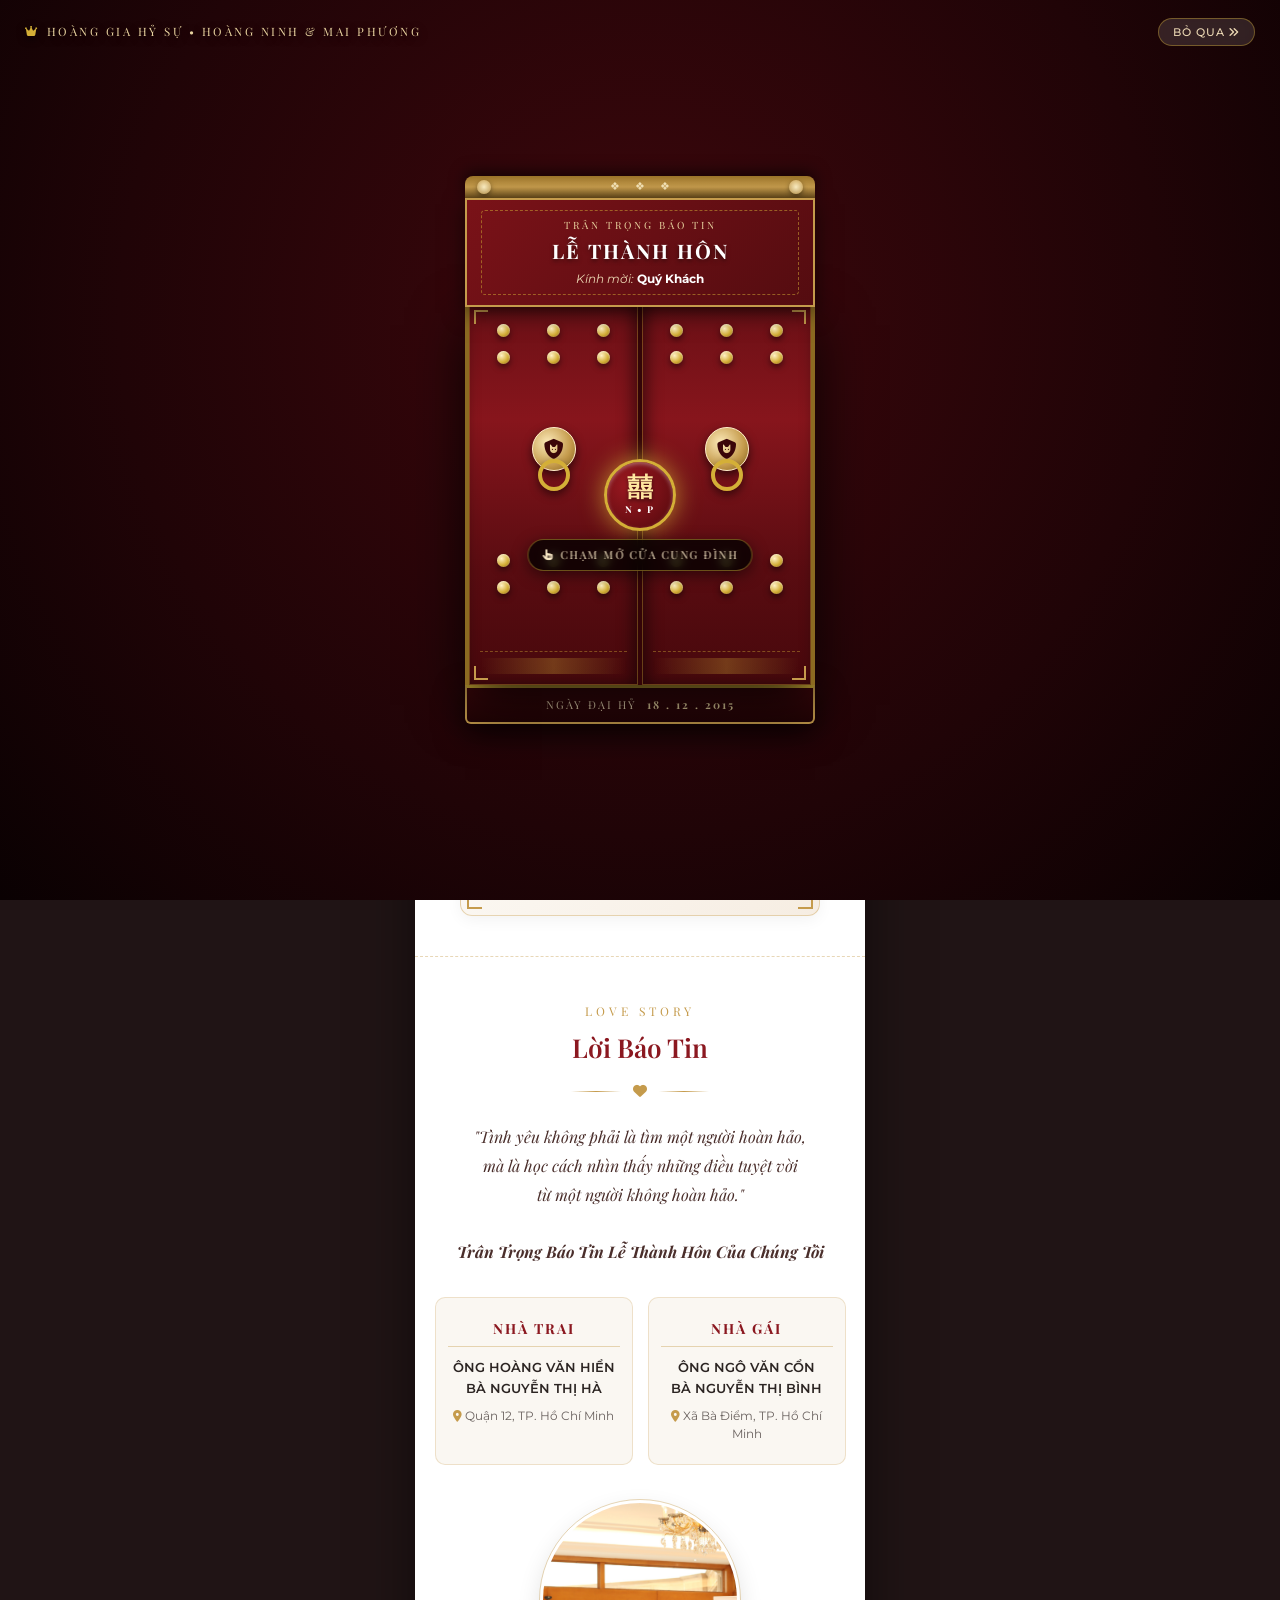
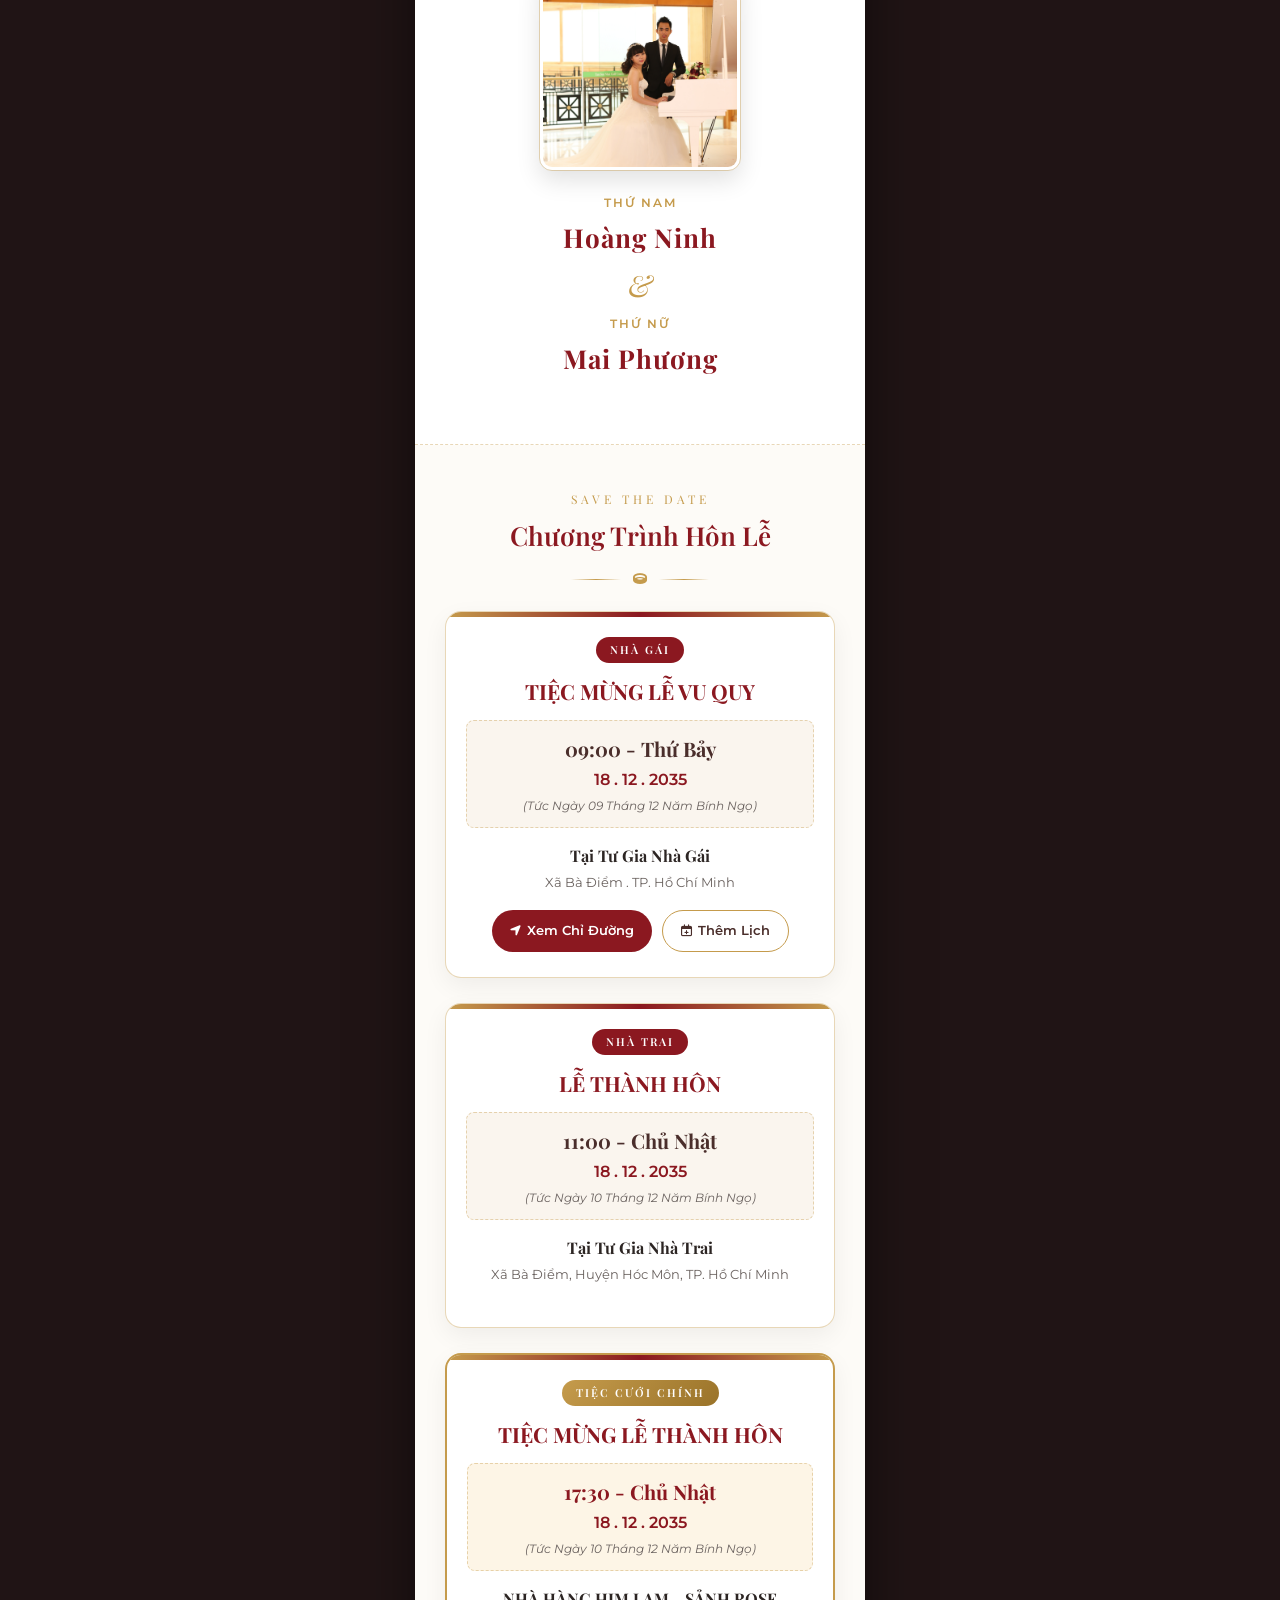
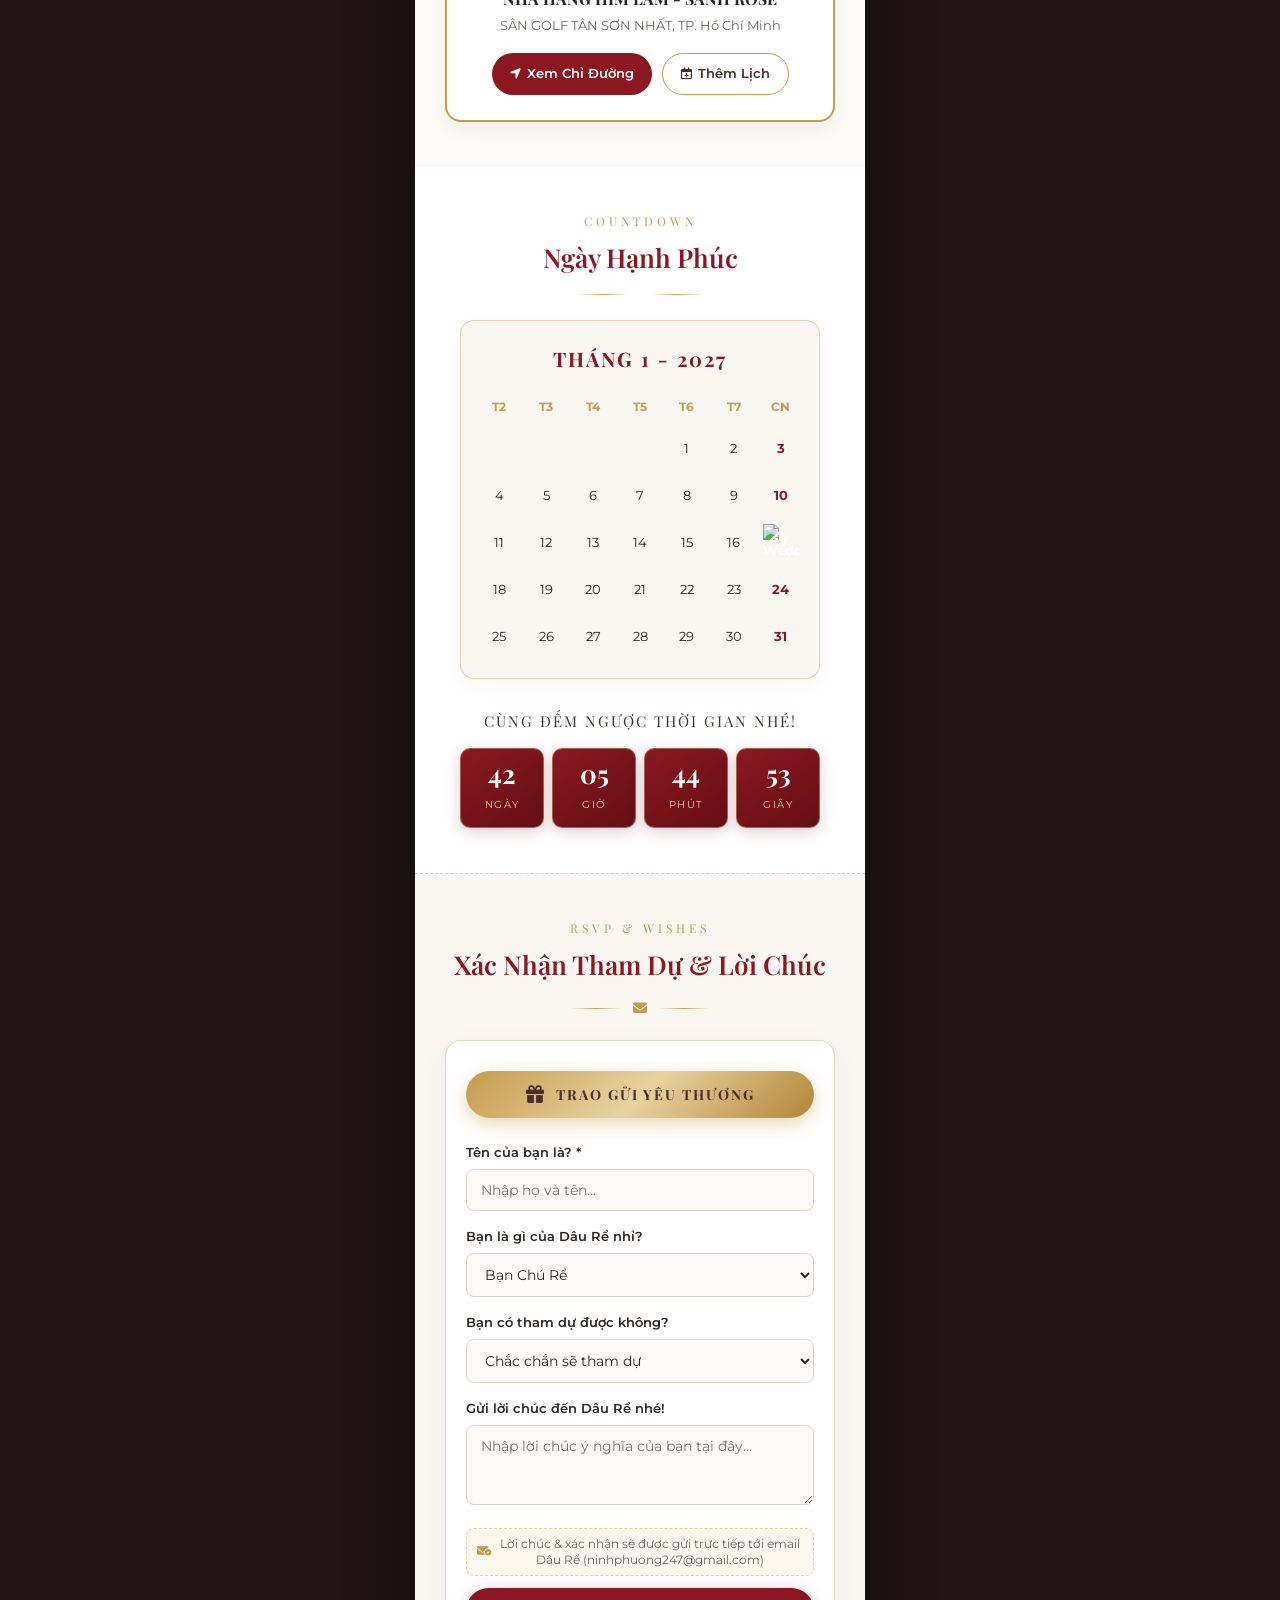
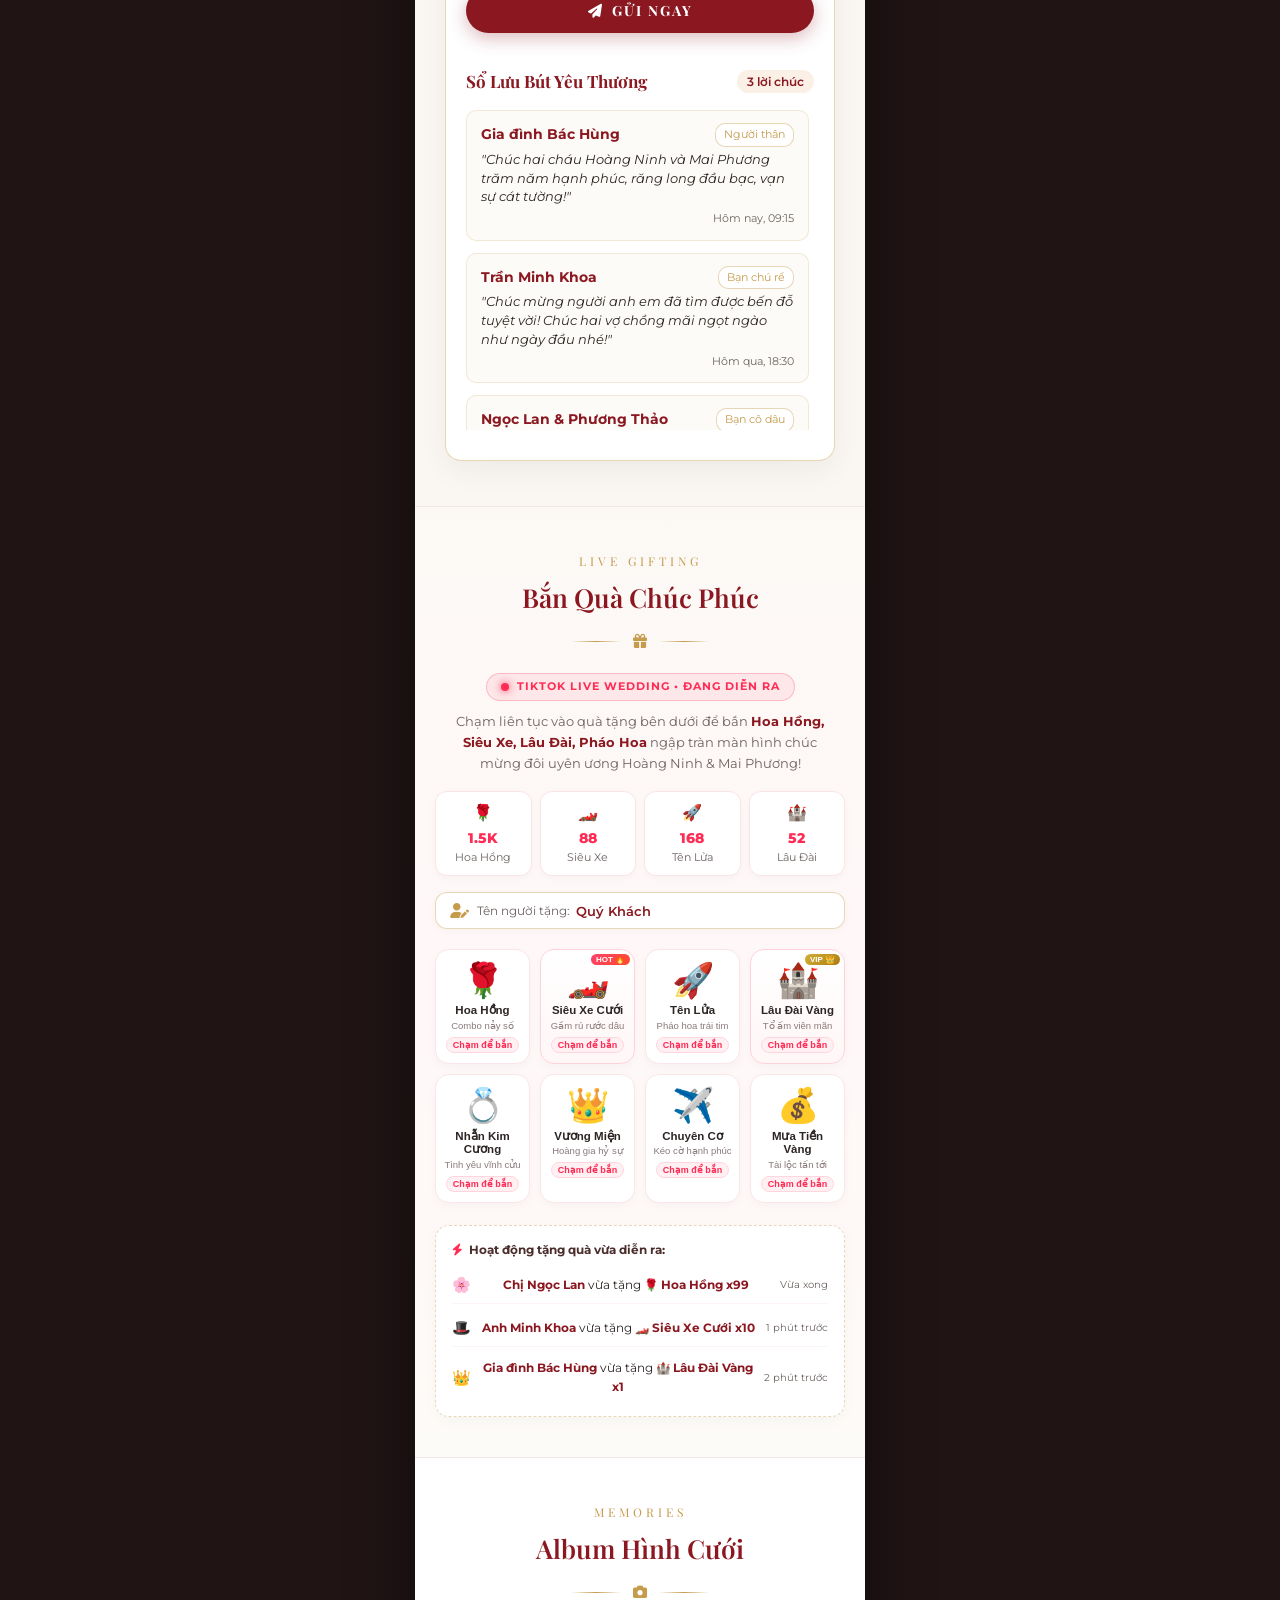
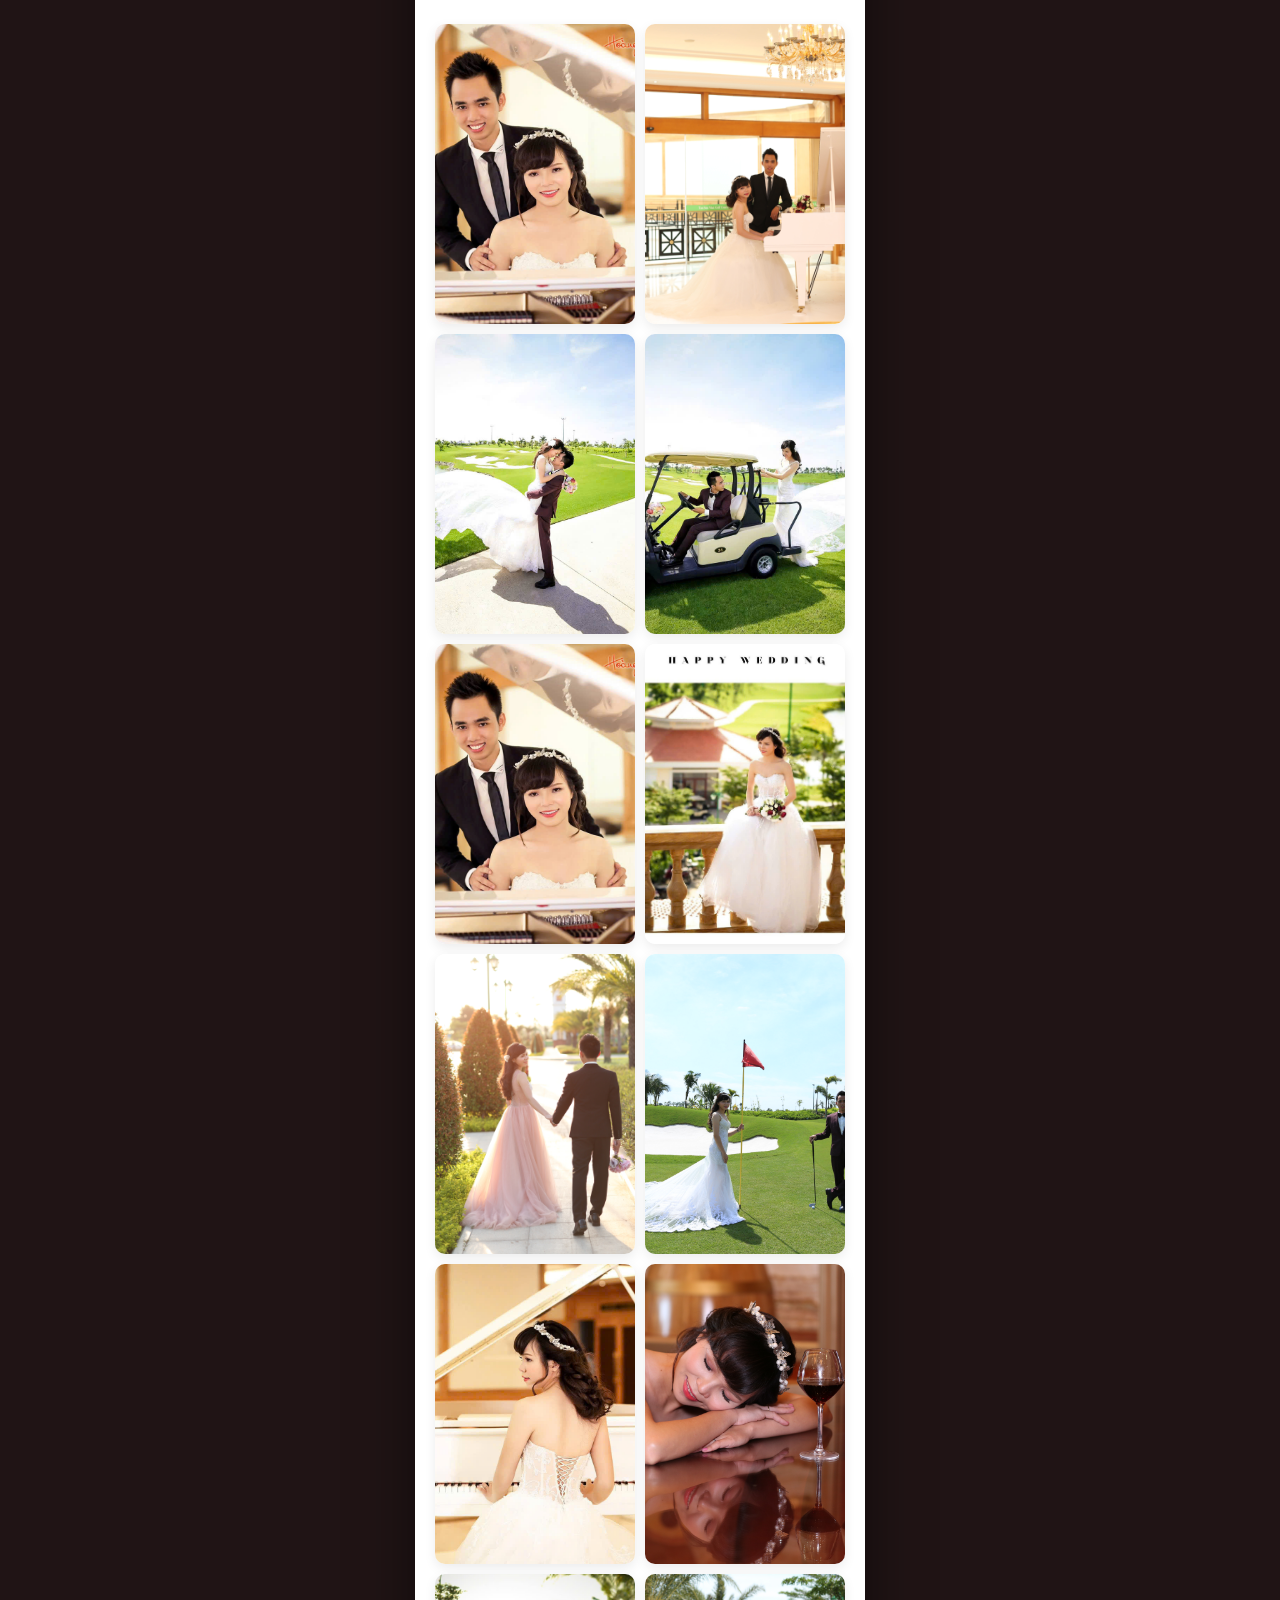
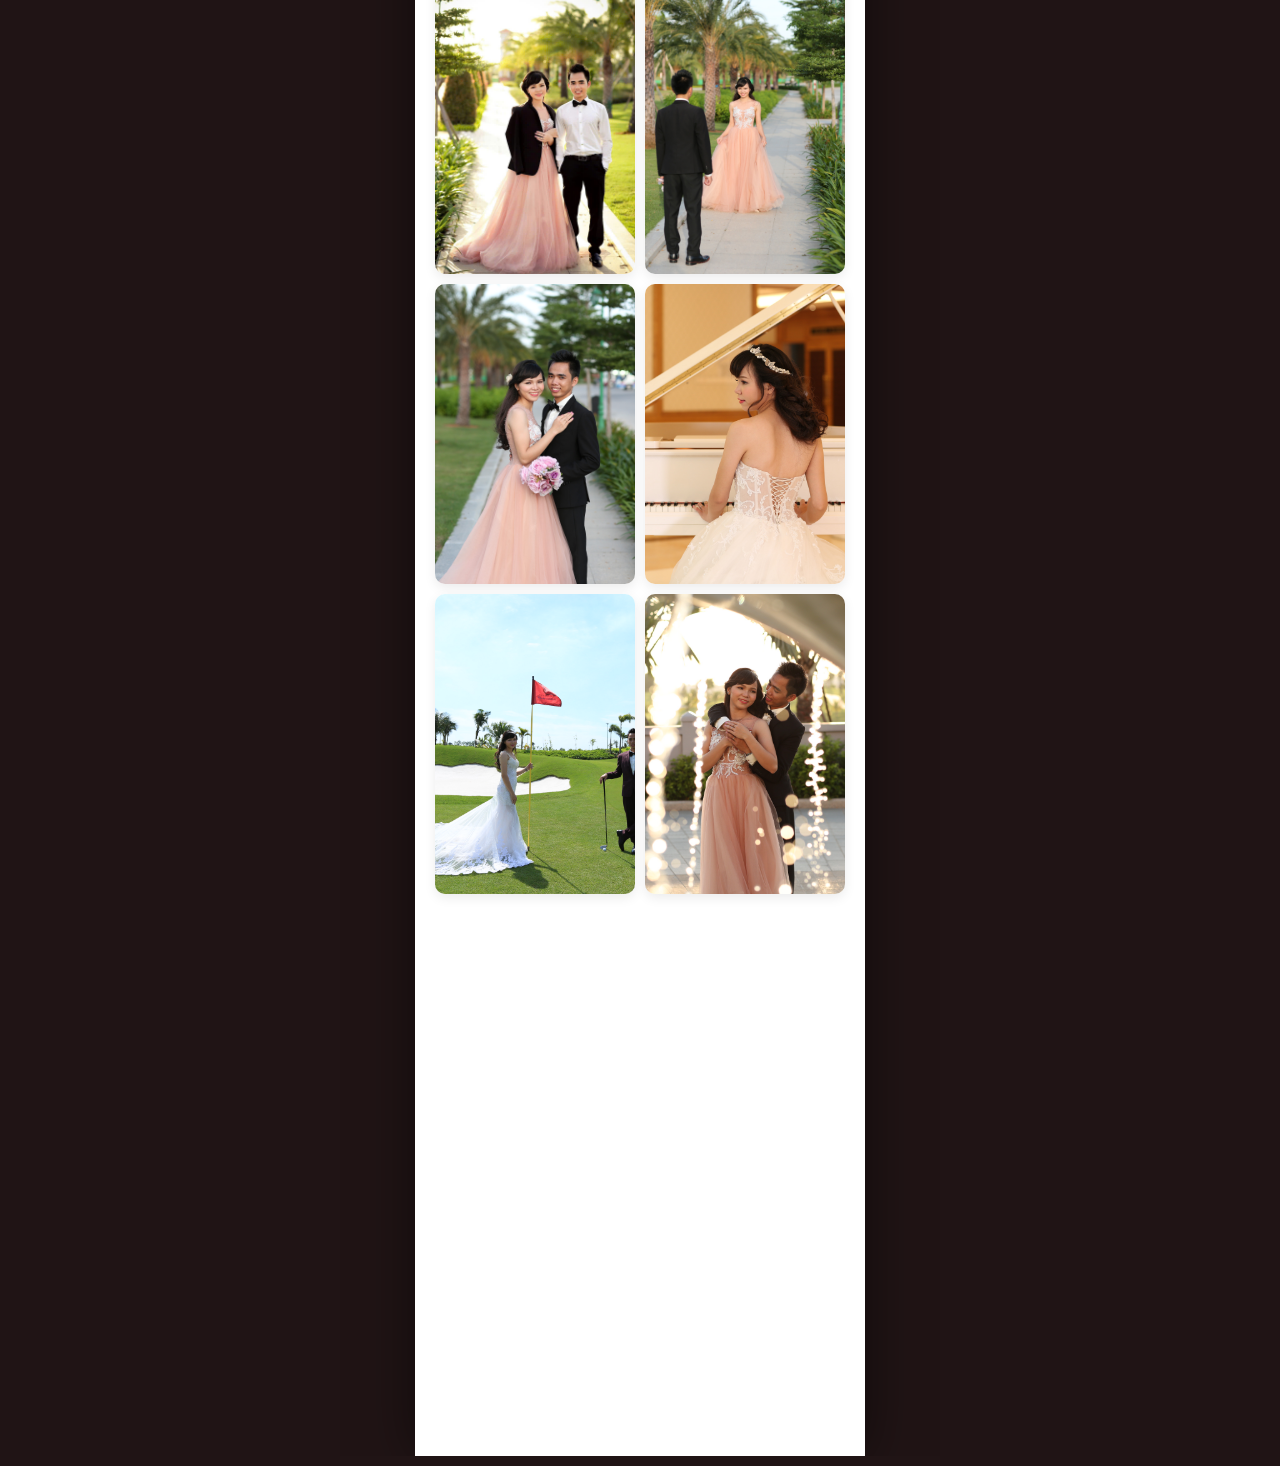
==== commit 0655f960: "Update wedding date to 18.12.2026 and sync files" ====
--- a/HOANGNINH&MAIPHUONG/index.html
+++ b/HOANGNINH&MAIPHUONG/index.html
@@ -230,7 +230,7 @@
         <img src="image/chinh.jpg" alt="HOÀNG NINH &amp; MAI PHƯƠNG">
       </div>
 
-      <div class="hero-date-banner" data-aos="fade-up" data-aos-delay="250">18 . 12 . 2035</div>
+      <div class="hero-date-banner" data-aos="fade-up" data-aos-delay="250">18 . 12 . 2026</div>
 
       <!-- Personalized Guest Invitation Card -->
       <div class="guest-invitation-card" data-aos="flip-up" data-aos-delay="300">
@@ -242,7 +242,7 @@
         <div class="invite-label">Trân Trọng Kính Mời:</div>
         <div class="guest-highlight-name" id="hero-guest-name">Quý Khách</div>
         <div class="invite-line"></div>
-        <div class="invite-sub">Đến dự buổi tiệc chung vui cùng gia đình chúng tôi</div>
+        <div class="invite-sub">Đến dự buổi tiệc chung vui cùng gia đình chúng tôi.</div>
       </div>
     </section>
 
@@ -488,7 +488,8 @@
           </div>
 
           <div class="rsvp-email-notice">
-            <i class="fa-solid fa-envelope-circle-check" style="color: var(--accent-gold);"></i> Lời chúc &amp; xác nhận sẽ được gửi trực tiếp tới email Dâu Rể (ninhphuong247@gmail.com)
+            <i class="fa-solid fa-envelope-circle-check" style="color: var(--accent-gold);"></i> Lời chúc &amp; xác nhận
+            sẽ được gửi trực tiếp tới email Dâu Rể (ninhphuong247@gmail.com)
           </div>
 
           <button type="submit" class="btn-submit-rsvp" id="btn-submit-rsvp">
@@ -527,22 +528,29 @@
       </div>
 
       <p class="tiktok-desc" data-aos="fade-up" data-aos-delay="200">
-        Chạm liên tục vào quà tặng bên dưới để bắn <strong>Hoa Hồng, Siêu Xe, Lâu Đài, Pháo Hoa</strong> ngập tràn màn hình chúc mừng đôi uyên ương Hoàng Ninh &amp; Mai Phương!
+        Chạm liên tục vào quà tặng bên dưới để bắn <strong>Hoa Hồng, Siêu Xe, Lâu Đài, Pháo Hoa</strong> ngập tràn màn
+        hình chúc mừng đôi uyên ương Hoàng Ninh &amp; Mai Phương!
       </p>
 
       <!-- Live Gift Stats Counter -->
       <div class="tiktok-gift-stats" data-aos="fade-up" data-aos-delay="220">
-        <div class="stat-pill"><span class="stat-icon">🌹</span> <strong id="stat-count-rose">1.5K</strong> <span>Hoa Hồng</span></div>
-        <div class="stat-pill"><span class="stat-icon">🏎️</span> <strong id="stat-count-car">88</strong> <span>Siêu Xe</span></div>
-        <div class="stat-pill"><span class="stat-icon">🚀</span> <strong id="stat-count-rocket">168</strong> <span>Tên Lửa</span></div>
-        <div class="stat-pill"><span class="stat-icon">🏰</span> <strong id="stat-count-castle">52</strong> <span>Lâu Đài</span></div>
+        <div class="stat-pill"><span class="stat-icon">🌹</span> <strong id="stat-count-rose">1.5K</strong> <span>Hoa
+            Hồng</span></div>
+        <div class="stat-pill"><span class="stat-icon">🏎️</span> <strong id="stat-count-car">88</strong> <span>Siêu
+            Xe</span></div>
+        <div class="stat-pill"><span class="stat-icon">🚀</span> <strong id="stat-count-rocket">168</strong> <span>Tên
+            Lửa</span></div>
+        <div class="stat-pill"><span class="stat-icon">🏰</span> <strong id="stat-count-castle">52</strong> <span>Lâu
+            Đài</span></div>
       </div>
 
       <!-- Quick Sender Name Input -->
       <div class="tiktok-sender-bar" data-aos="fade-up" data-aos-delay="240">
         <i class="fa-solid fa-user-pen" style="color: var(--accent-gold); margin-right: 8px;"></i>
-        <label for="tiktok-guest-input" style="font-size: 12px; color: var(--text-muted); margin-right: 6px;">Tên người tặng:</label>
-        <input type="text" id="tiktok-guest-input" class="tiktok-guest-input" placeholder="Nhập tên bạn (Ví dụ: Bạn Nam, Chị Lan)..." value="Quý Khách">
+        <label for="tiktok-guest-input" style="font-size: 12px; color: var(--text-muted); margin-right: 6px;">Tên người
+          tặng:</label>
+        <input type="text" id="tiktok-guest-input" class="tiktok-guest-input"
+          placeholder="Nhập tên bạn (Ví dụ: Bạn Nam, Chị Lan)..." value="Quý Khách">
       </div>
 
       <!-- Grid of Interactive Gifts -->
@@ -556,7 +564,8 @@
         </button>
 
         <!-- 2. Siêu Xe -->
-        <button class="gift-card gift-highlight" data-gift="car" type="button" title="Lao Siêu Xe Mui Trần qua màn hình">
+        <button class="gift-card gift-highlight" data-gift="car" type="button"
+          title="Lao Siêu Xe Mui Trần qua màn hình">
           <div class="gift-badge-hot">HOT 🔥</div>
           <div class="gift-card-icon">🏎️</div>
           <div class="gift-card-name">Siêu Xe Cưới</div>
@@ -632,7 +641,8 @@
           </div>
           <div class="feed-item">
             <span class="feed-avatar">👑</span>
-            <span class="feed-text"><strong>Gia đình Bác Hùng</strong> vừa tặng <strong>🏰 Lâu Đài Vàng x1</strong></span>
+            <span class="feed-text"><strong>Gia đình Bác Hùng</strong> vừa tặng <strong>🏰 Lâu Đài Vàng
+                x1</strong></span>
             <span class="feed-time">2 phút trước</span>
           </div>
         </div>
@@ -745,9 +755,7 @@
 
       <!-- QR Code Image -->
       <div class="gift-qr-box">
-        <img
-          src="image/qr_acb.svg"
-          alt="Mã QR Mừng Cưới ACB HOANG VAN NINH 873588">
+        <img src="image/qr_acb.svg" alt="Mã QR Mừng Cưới ACB HOANG VAN NINH 873588">
       </div>
 
       <!-- Bank Details -->
@@ -786,7 +794,8 @@
           <i class="fa-solid fa-heart-circle-check"></i>
           <span>Xác Nhận Đã Mừng Cưới</span>
         </div>
-        <p class="gift-notify-desc">Gửi thông báo trao gửi yêu thương trực tiếp tới email Dâu Rể (<strong>ninhphuong247@gmail.com</strong>):</p>
+        <p class="gift-notify-desc">Gửi thông báo trao gửi yêu thương trực tiếp tới email Dâu Rể
+          (<strong>ninhphuong247@gmail.com</strong>):</p>
         <form id="gift-notify-form" class="gift-notify-form">
           <div class="gift-form-group">
             <input type="text" id="gift-sender-name" class="gift-input" placeholder="Tên của bạn là gì? *" required>
@@ -796,7 +805,8 @@
             <input type="text" id="gift-sender-amount" class="gift-input" placeholder="Số tiền mừng (tuỳ chọn)">
           </div>
           <div class="gift-form-group">
-            <textarea id="gift-sender-note" class="gift-textarea" placeholder="Gửi lời chúc trao gửi yêu thương tới Hoàng Ninh & Mai Phương..."></textarea>
+            <textarea id="gift-sender-note" class="gift-textarea"
+              placeholder="Gửi lời chúc trao gửi yêu thương tới Hoàng Ninh & Mai Phương..."></textarea>
           </div>
           <button type="submit" class="btn-submit-gift-notify" id="btn-submit-gift-notify">
             <i class="fa-solid fa-paper-plane"></i> GỬI THÔNG BÁO TỚI DÂU RỂ
@@ -898,7 +908,8 @@
 
       <div class="tray-sender-row">
         <span class="tray-sender-label">Tên bạn:</span>
-        <input type="text" id="tray-sender-name" class="tray-sender-input" value="Quý Khách" placeholder="Nhập tên người tặng...">
+        <input type="text" id="tray-sender-name" class="tray-sender-input" value="Quý Khách"
+          placeholder="Nhập tên người tặng...">
       </div>
 
       <div class="tray-grid" id="tray-grid">
--- a/HOANGNINH&MAIPHUONG/style.css
+++ b/HOANGNINH&MAIPHUONG/style.css
@@ -35,8 +35,13 @@
 }
 
 html {
-  scroll-behavior: smooth;
   font-size: 15px;
+  -webkit-text-size-adjust: 100%;
+  width: 100%;
+  margin: 0;
+  padding: 0;
+  overflow-x: hidden;
+  overscroll-behavior-y: none;
 }
 
 body {
@@ -49,34 +54,43 @@
   background-attachment: fixed;
   color: var(--text-dark);
   line-height: 1.6;
-  min-height: 100vh;
-  display: flex;
-  justify-content: center;
-  align-items: flex-start;
+  margin: 0;
   padding: 0;
+  width: 100%;
   overflow-x: hidden;
-}
-
-/* Outer Desktop Frame */
+  position: relative;
+}
+
+/* Main Container (Centered with margin: 0 auto - 100% single native scroll, no inner scroll container) */
 .desktop-wrapper {
   width: 100%;
   max-width: var(--container-width);
-  min-height: 100vh;
+  margin: 0 auto;
   background-color: var(--warm-bg);
   box-shadow: 0 0 50px rgba(0, 0, 0, 0.5);
   position: relative;
-  overflow-x: hidden;
+  overflow: visible !important;
   opacity: 1;
-  transition: opacity 0.8s ease, transform 0.8s ease;
 }
 
 .desktop-wrapper.revealed {
-  animation: mainContentReveal 1s cubic-bezier(0.25, 0.46, 0.45, 0.94) forwards;
-}
-
-@keyframes mainContentReveal {
-  from { opacity: 0; transform: translateY(30px) scale(0.98); }
-  to { opacity: 1; transform: translateY(0) scale(1); }
+  opacity: 1;
+}
+
+@media (max-width: 480px) {
+  body {
+    background-color: var(--warm-bg);
+    background-image: none;
+    background-attachment: scroll;
+    overflow-x: hidden;
+  }
+  .desktop-wrapper {
+    max-width: 100%;
+    margin: 0;
+    box-shadow: none;
+    border: none;
+    overflow: visible !important;
+  }
 }
 
 /* Petals Falling Canvas */
@@ -212,11 +226,17 @@
   overflow: hidden;
 }
 
+.palace-gate-overlay.doors-opened,
+.palace-gate-overlay.doors-opened * {
+  pointer-events: none !important;
+}
+
 .palace-gate-overlay.hidden {
   opacity: 0;
   visibility: hidden;
   transform: scale(1.15);
-  pointer-events: none;
+  pointer-events: none !important;
+  display: none !important;
 }
 
 /* Top Bar & Skip Button */
@@ -1627,8 +1647,7 @@
    ===================================================================== */
 .modal-overlay {
   position: fixed;
-  top: 0;
-  left: 0;
+  inset: 0;
   width: 100vw;
   height: 100vh;
   background: rgba(0, 0, 0, 0.75);
@@ -1640,12 +1659,14 @@
   padding: 20px;
   opacity: 0;
   visibility: hidden;
+  pointer-events: none;
   transition: opacity 0.3s ease, visibility 0.3s ease;
 }
 
 .modal-overlay.active {
   opacity: 1;
   visibility: visible;
+  pointer-events: auto;
 }
 
 .gift-modal-card {
@@ -1917,8 +1938,7 @@
 /* Lightbox Modal */
 .lightbox-overlay {
   position: fixed;
-  top: 0;
-  left: 0;
+  inset: 0;
   width: 100vw;
   height: 100vh;
   background: rgba(0, 0, 0, 0.92);
@@ -1929,12 +1949,14 @@
   justify-content: center;
   opacity: 0;
   visibility: hidden;
+  pointer-events: none;
   transition: opacity 0.3s ease, visibility 0.3s ease;
 }
 
 .lightbox-overlay.active {
   opacity: 1;
   visibility: visible;
+  pointer-events: auto;
 }
 
 .lightbox-img-wrap {
@@ -2132,19 +2154,17 @@
   background: linear-gradient(135deg, #a31c26, #6b1117);
 }
 
-/* 3. Base AOS Animation States */
+/* 3. Base AOS Animation States (Optimized for 60-120fps Smooth Scrolling) */
 [data-aos] {
   opacity: 0;
-  filter: blur(4px);
-  transition-property: transform, opacity, filter;
-  transition-duration: 0.9s;
+  transition-property: transform, opacity;
+  transition-duration: 0.75s;
   transition-timing-function: cubic-bezier(0.22, 1, 0.36, 1);
-  will-change: transform, opacity, filter;
+  will-change: transform, opacity;
 }
 
 [data-aos].aos-animate {
   opacity: 1;
-  filter: blur(0px) !important;
   transform: translate3d(0, 0, 0) scale(1) rotate(0) !important;
 }
 
@@ -2600,9 +2620,13 @@
   inset: 0;
   width: 100vw;
   height: 100vh;
-  pointer-events: none;
+  pointer-events: none !important;
   z-index: 10005;
   overflow: hidden;
+}
+
+.tiktok-gift-overlay * {
+  pointer-events: none !important;
 }
 
 /* TikTok Live Gift Notification Banner */
@@ -3041,12 +3065,14 @@
   justify-content: center;
   opacity: 0;
   visibility: hidden;
+  pointer-events: none;
   transition: opacity 0.35s ease, visibility 0.35s ease;
 }
 
 .tiktok-tray-overlay.active {
   opacity: 1;
   visibility: visible;
+  pointer-events: auto;
 }
 
 .tiktok-tray-card {
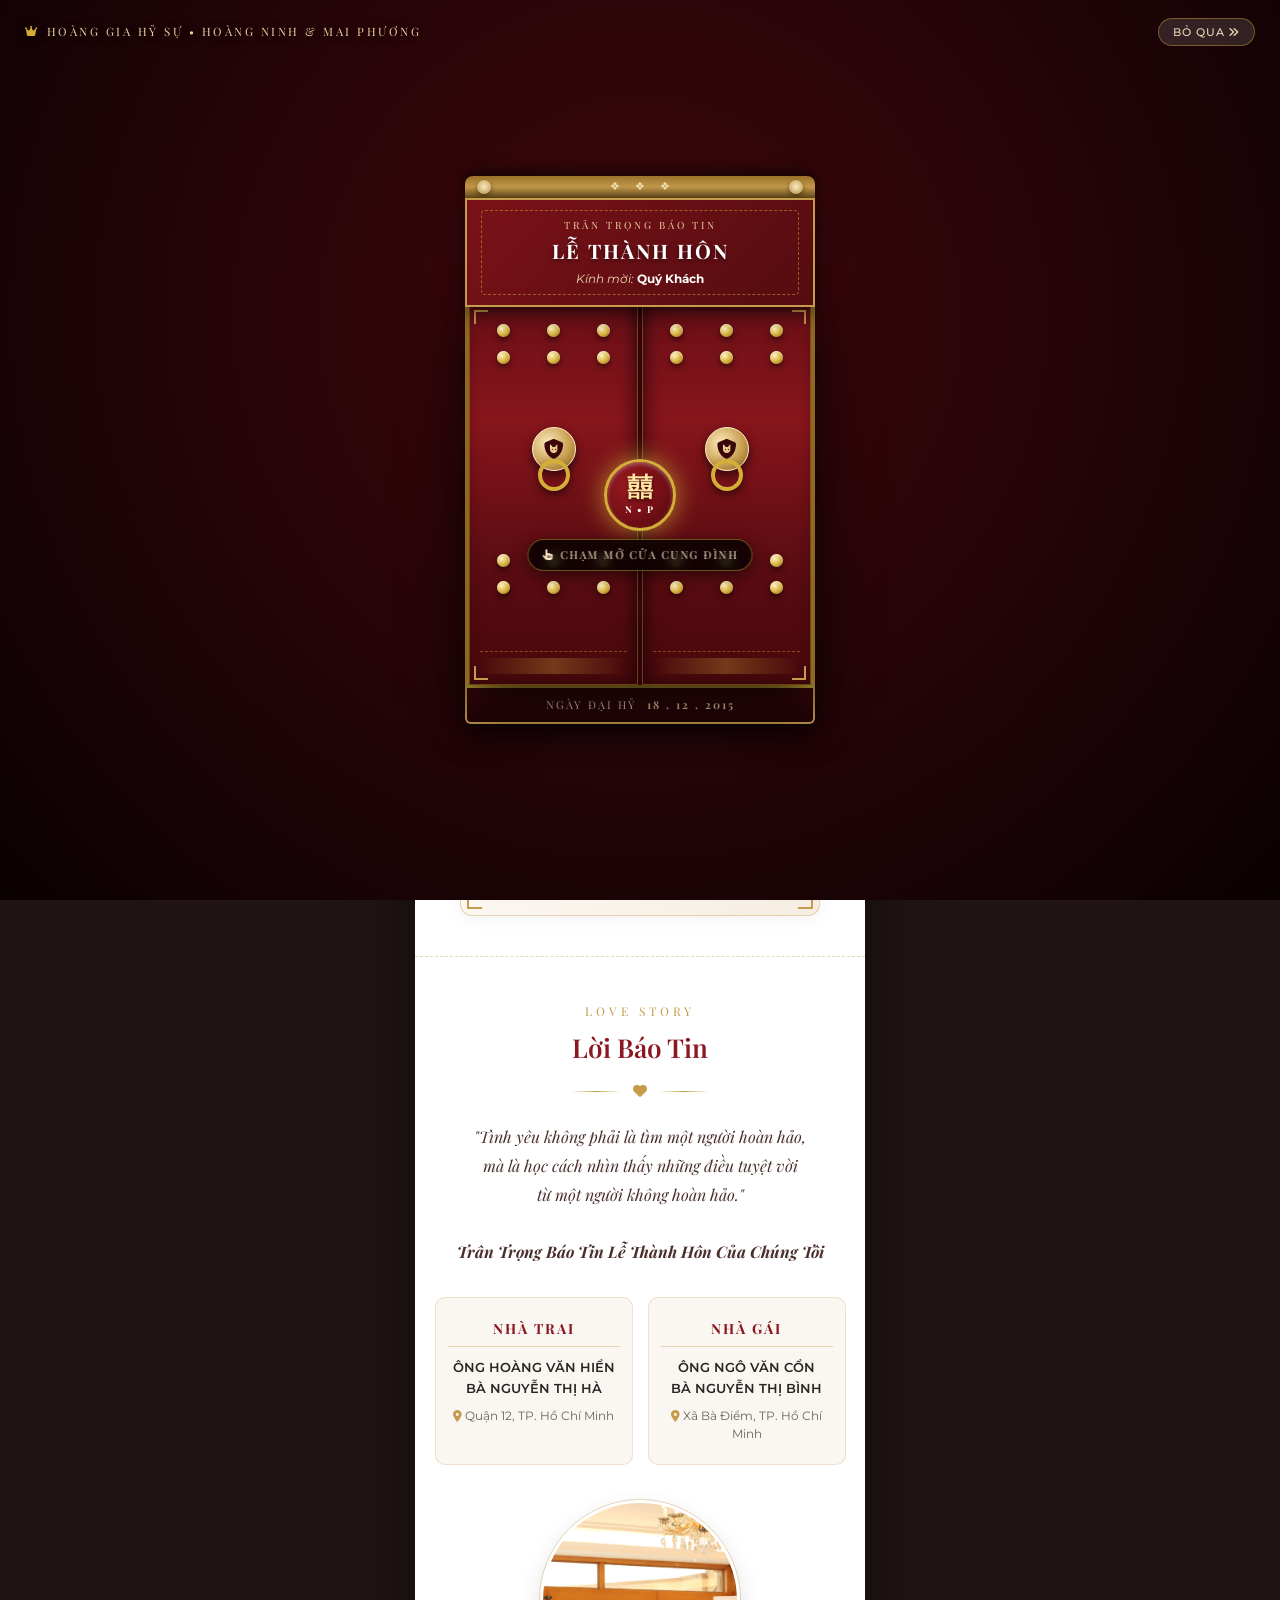
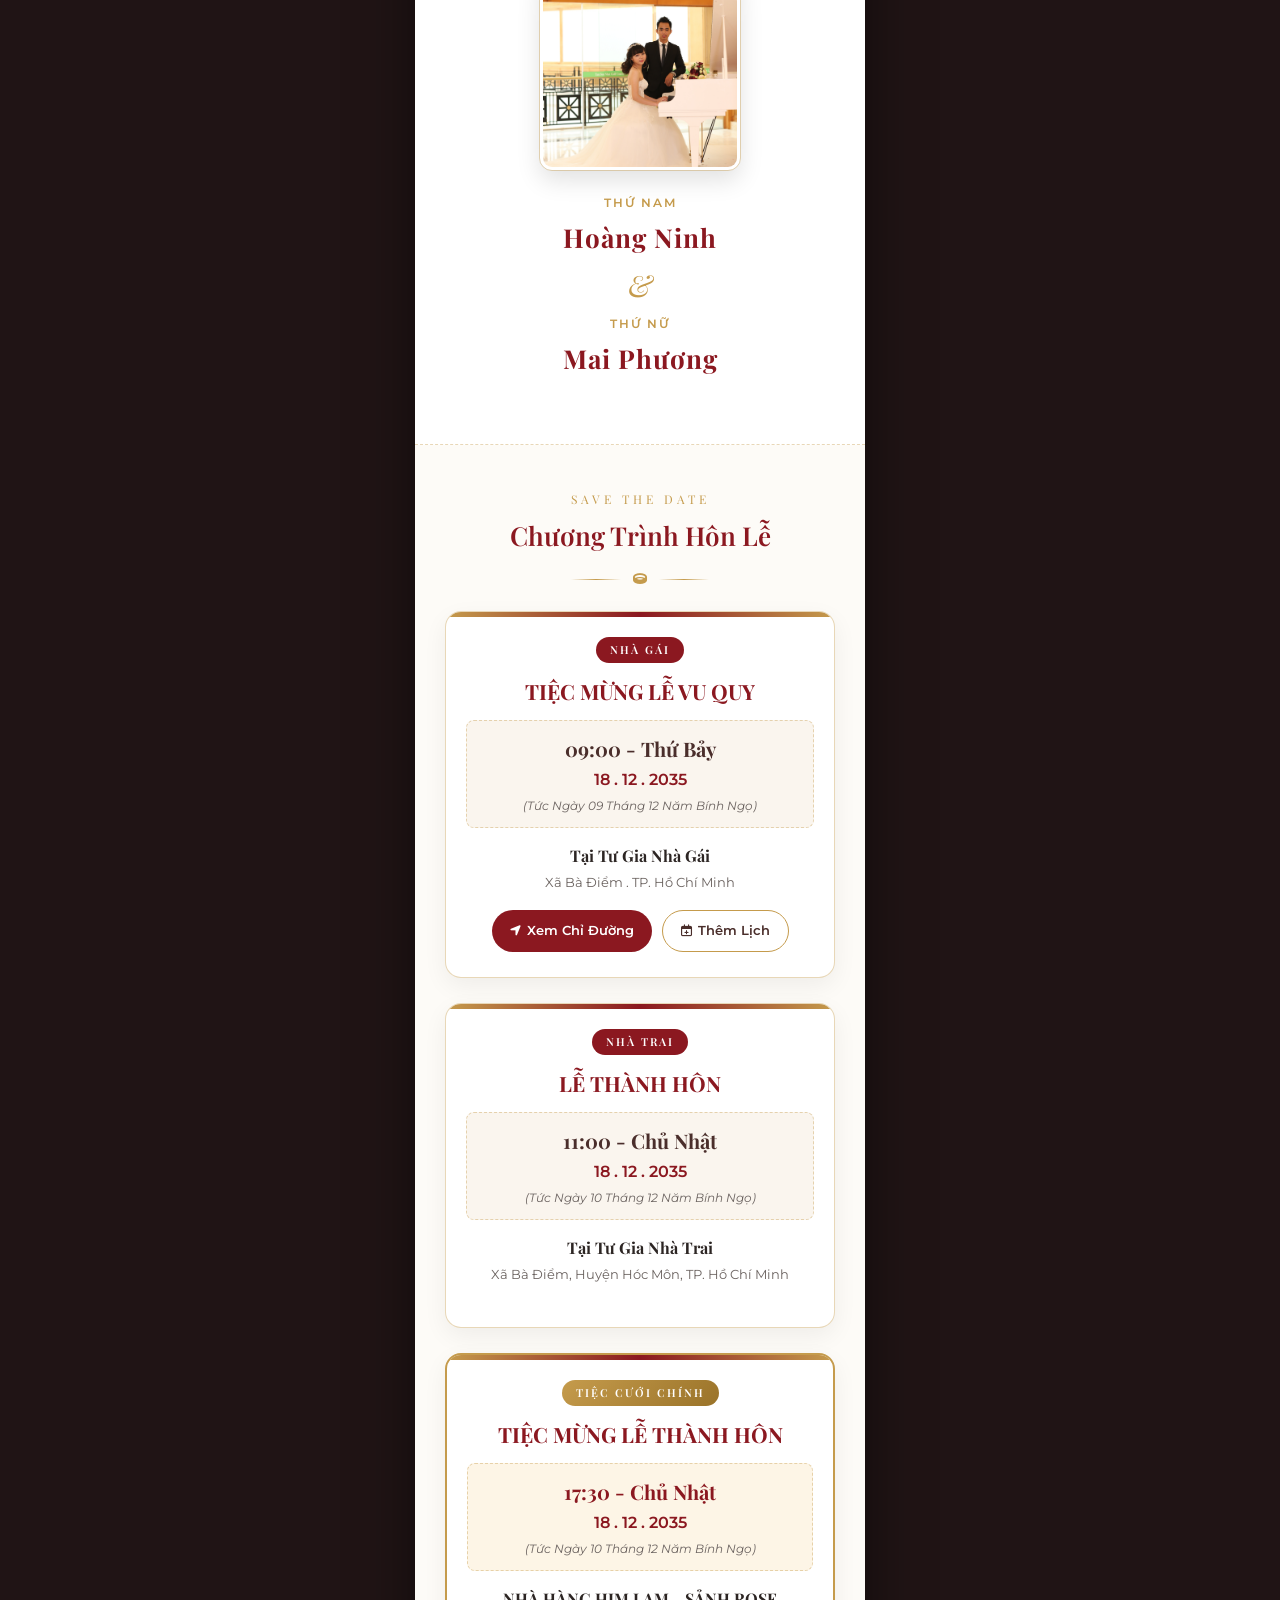
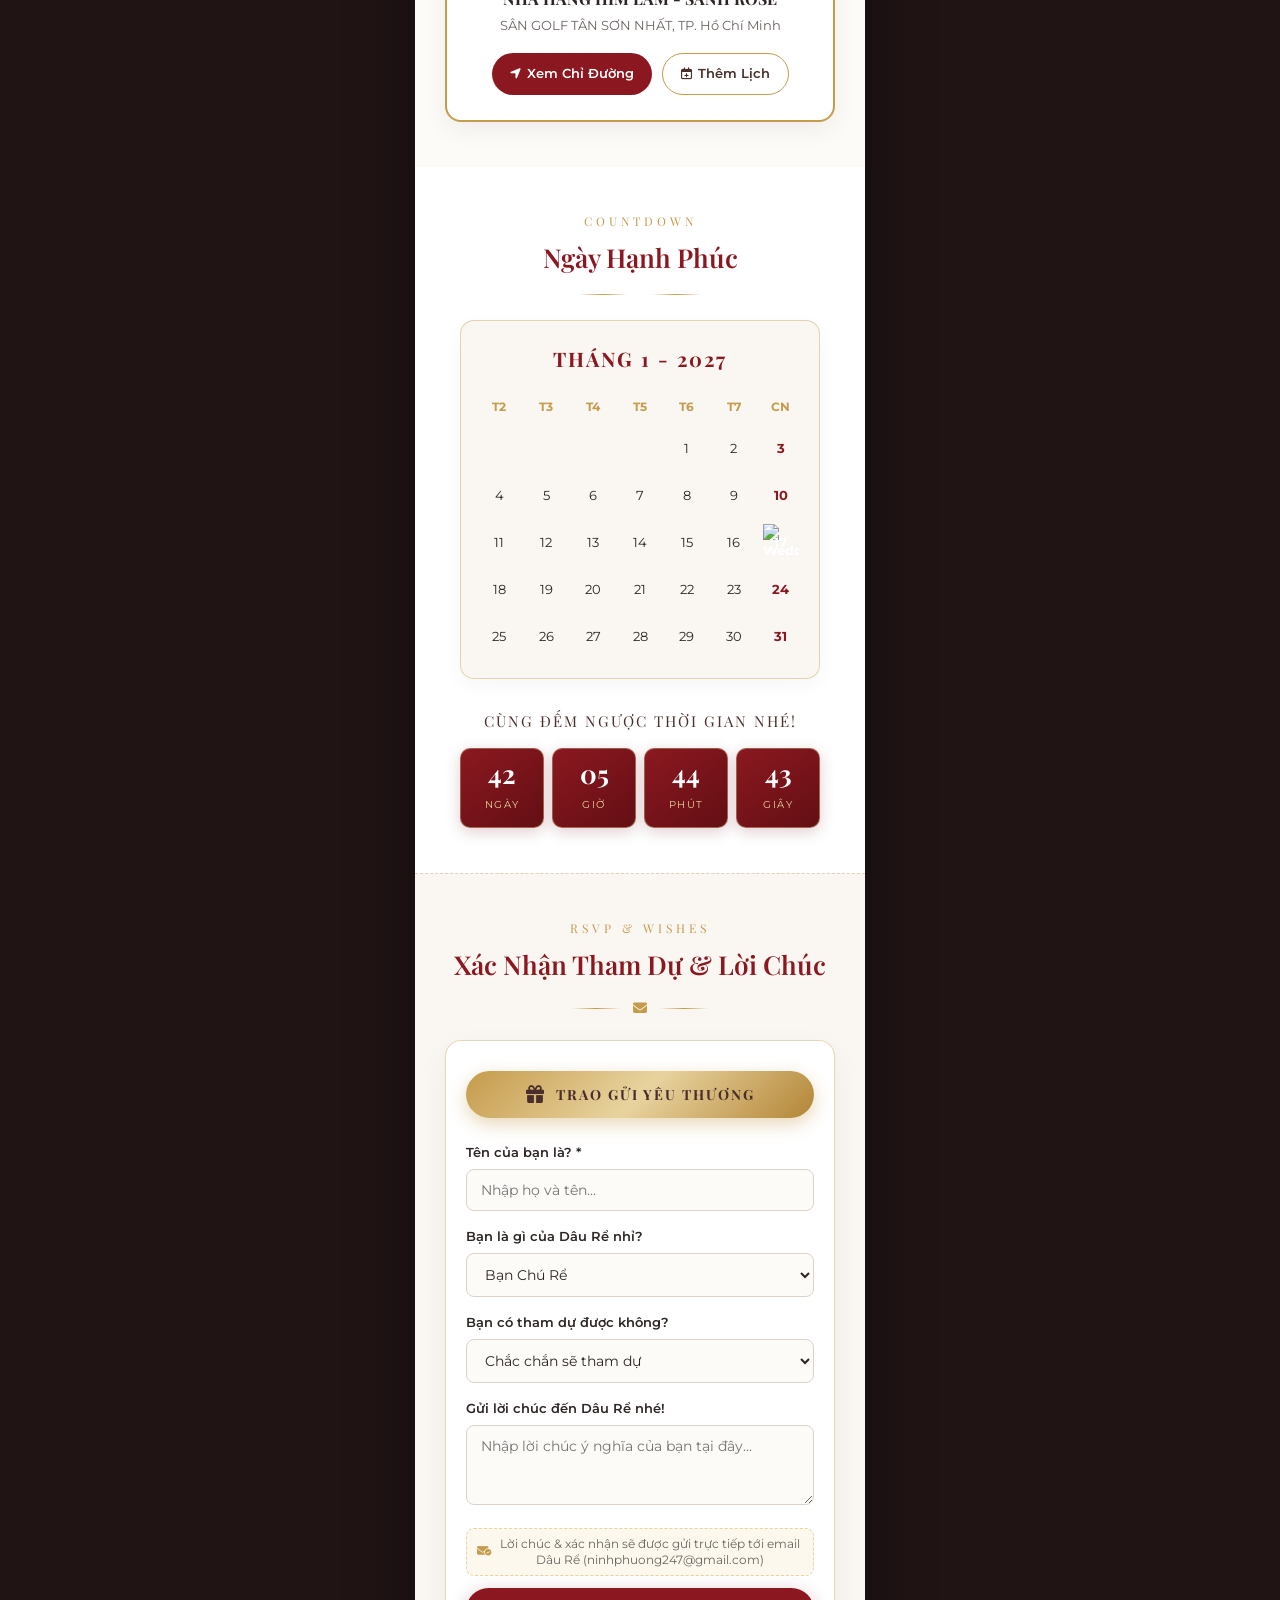
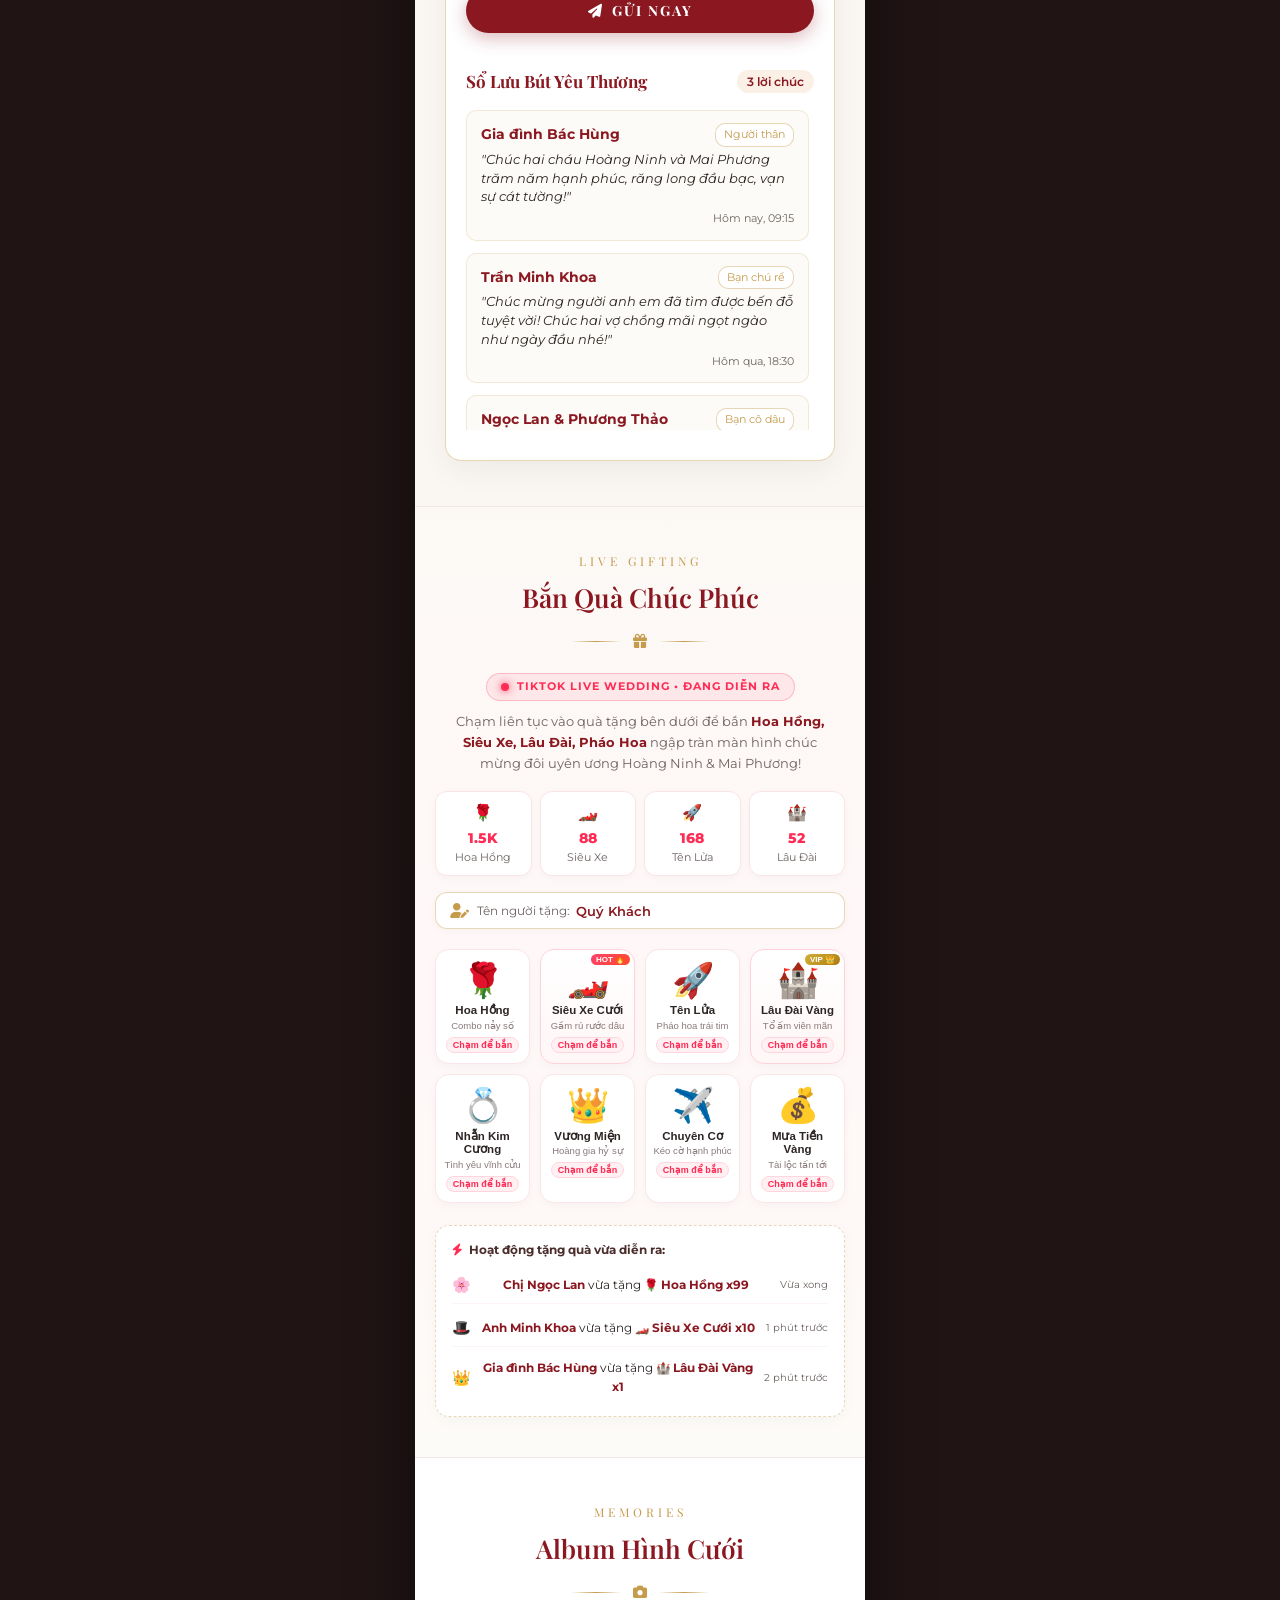
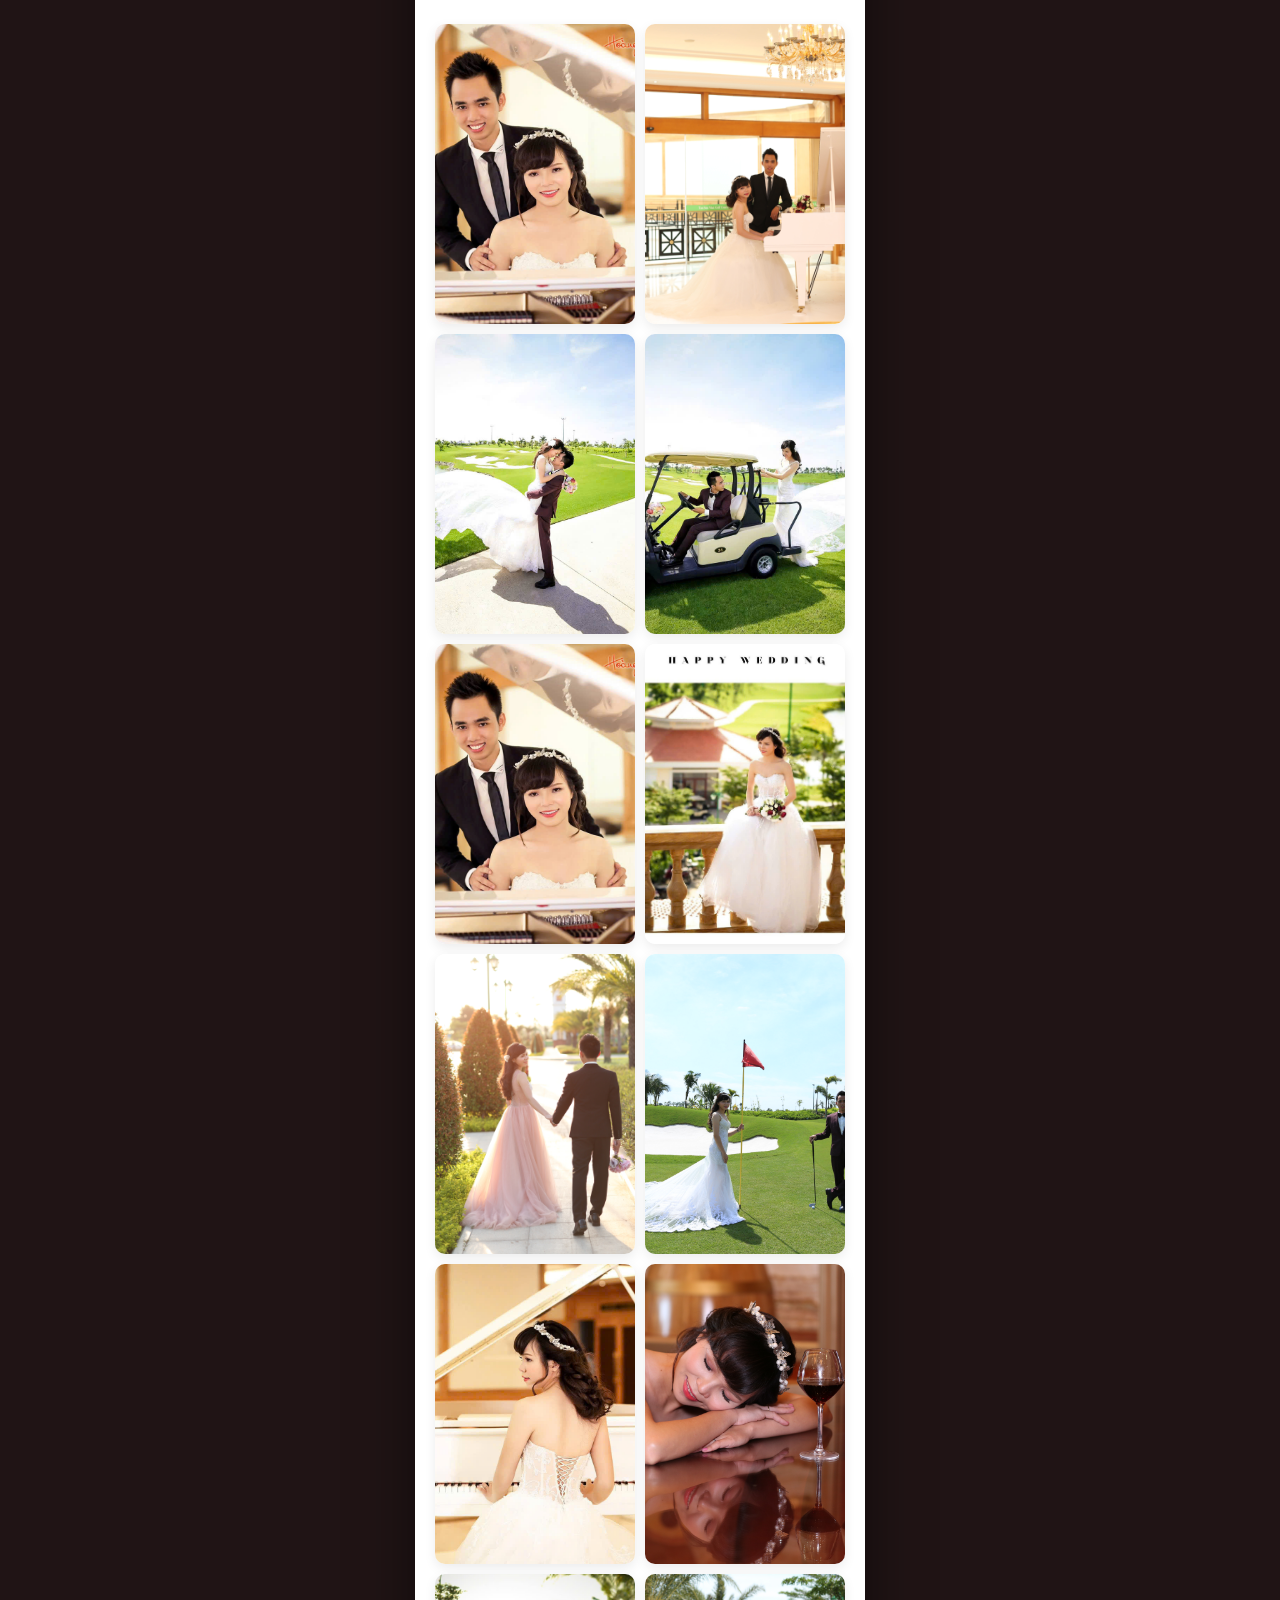
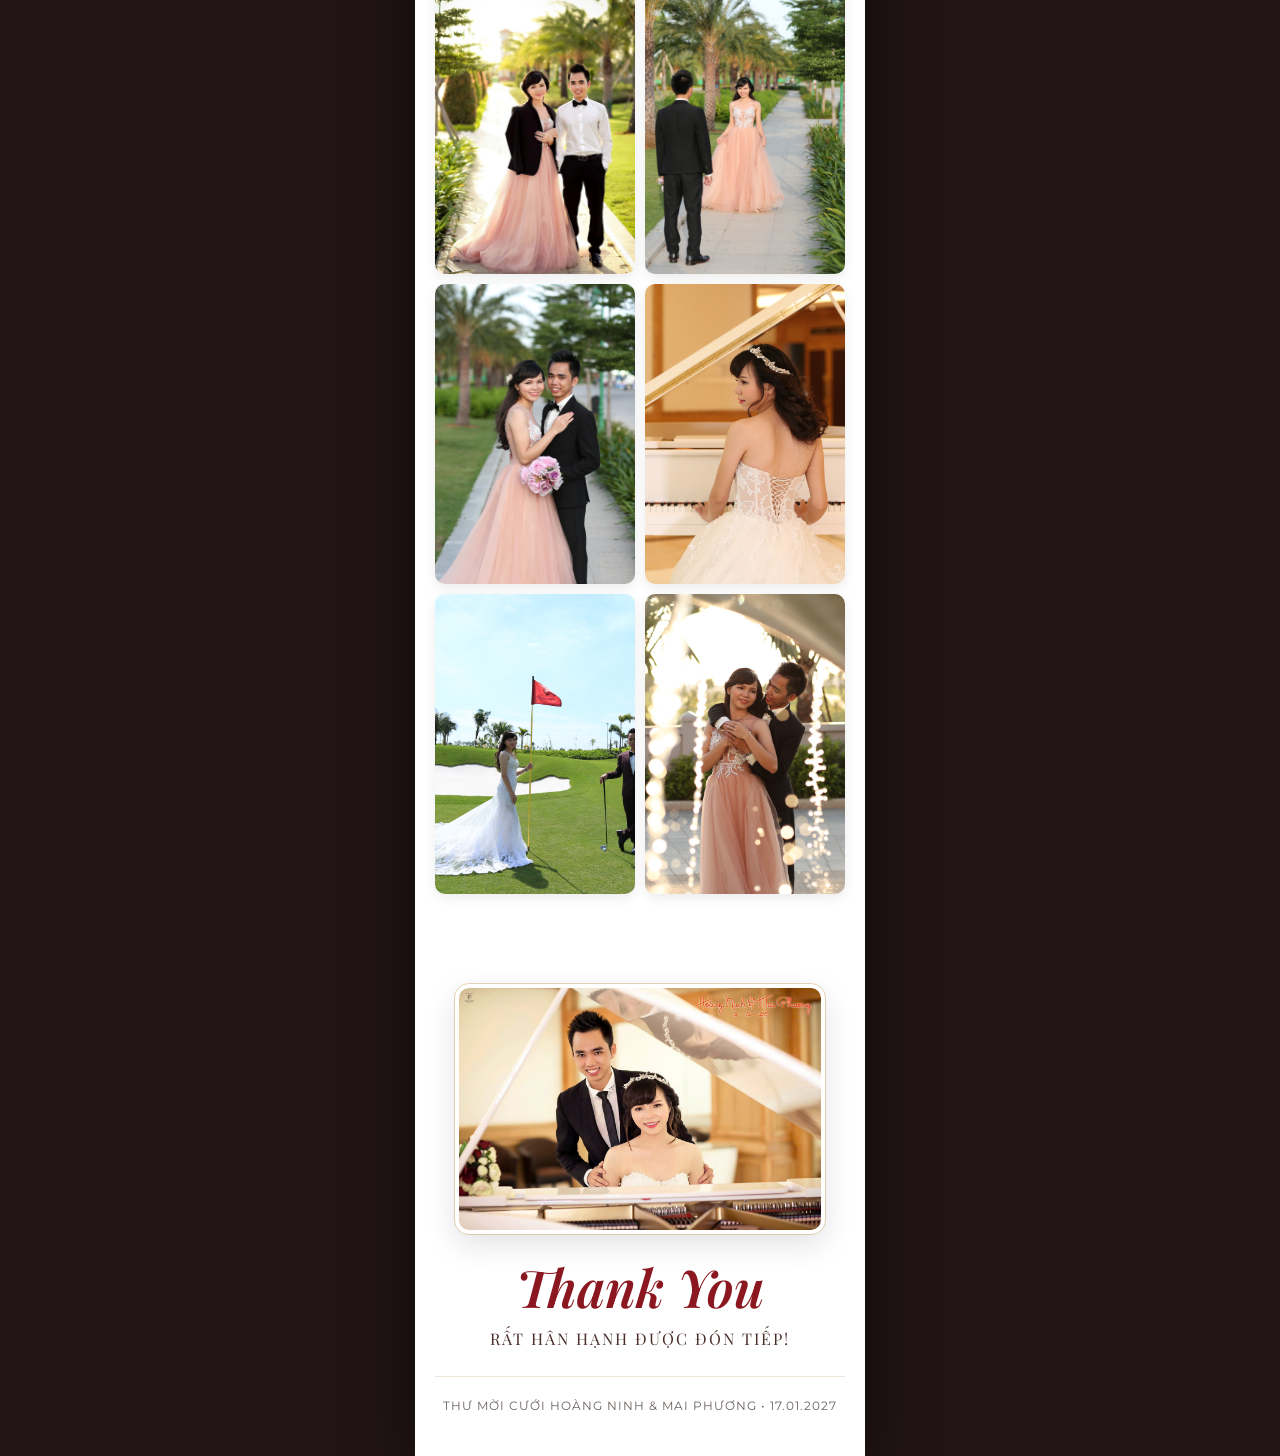
==== commit d1a28037: "Eliminate mobile top scroll latency: remove section-hero aos transforms, use overflow-x clip with ov" ====
--- a/HOANGNINH&MAIPHUONG/index.html
+++ b/HOANGNINH&MAIPHUONG/index.html
@@ -215,25 +215,25 @@
   <!-- =====================================================================
        MAIN DESKTOP CONTAINER (MOBILE-FIRST 450px)
        ===================================================================== -->
-  <div class="desktop-wrapper" id="main-content">
+  <div class="desktop-wrapper revealed" id="main-content">
 
     <!-- SECTION 1: HERO & BÌA THIỆP -->
     <section class="section-hero" id="section-hero">
-      <div class="hero-badge" data-aos="fade-down" data-aos-duration="900">THIỆP MỜI CƯỚI</div>
-      <h1 class="hero-names" data-aos="zoom-in" data-aos-delay="100">
+      <div class="hero-badge">THIỆP MỜI CƯỚI</div>
+      <h1 class="hero-names">
         <span class="name-line">HOÀNG NINH</span>
         <span class="and">&amp;</span>
         <span class="name-line">MAI PHƯƠNG</span>
       </h1>
 
-      <div class="hero-photo-wrapper" data-aos="zoom-in" data-aos-delay="200">
+      <div class="hero-photo-wrapper">
         <img src="image/chinh.jpg" alt="HOÀNG NINH &amp; MAI PHƯƠNG">
       </div>
 
-      <div class="hero-date-banner" data-aos="fade-up" data-aos-delay="250">18 . 12 . 2026</div>
+      <div class="hero-date-banner">18 . 12 . 2026</div>
 
       <!-- Personalized Guest Invitation Card -->
-      <div class="guest-invitation-card" data-aos="flip-up" data-aos-delay="300">
+      <div class="guest-invitation-card">
         <div class="guest-card-corner top-left"></div>
         <div class="guest-card-corner top-right"></div>
         <div class="guest-card-corner bottom-left"></div>
--- a/HOANGNINH&MAIPHUONG/style.css
+++ b/HOANGNINH&MAIPHUONG/style.css
@@ -40,8 +40,7 @@
   width: 100%;
   margin: 0;
   padding: 0;
-  overflow-x: hidden;
-  overscroll-behavior-y: none;
+  overflow-x: clip;
 }
 
 body {
@@ -57,8 +56,10 @@
   margin: 0;
   padding: 0;
   width: 100%;
-  overflow-x: hidden;
   position: relative;
+  overflow: visible !important;
+  overflow-x: clip;
+  touch-action: pan-y;
 }
 
 /* Main Container (Centered with margin: 0 auto - 100% single native scroll, no inner scroll container) */
@@ -71,6 +72,7 @@
   position: relative;
   overflow: visible !important;
   opacity: 1;
+  touch-action: pan-y;
 }
 
 .desktop-wrapper.revealed {
@@ -82,7 +84,8 @@
     background-color: var(--warm-bg);
     background-image: none;
     background-attachment: scroll;
-    overflow-x: hidden;
+    overflow: visible !important;
+    overflow-x: clip;
   }
   .desktop-wrapper {
     max-width: 100%;
@@ -90,6 +93,7 @@
     box-shadow: none;
     border: none;
     overflow: visible !important;
+    touch-action: pan-y;
   }
 }
 
@@ -229,6 +233,7 @@
 .palace-gate-overlay.doors-opened,
 .palace-gate-overlay.doors-opened * {
   pointer-events: none !important;
+  touch-action: none !important;
 }
 
 .palace-gate-overlay.hidden {
@@ -739,6 +744,8 @@
   padding: 30px 15px 40px;
   background: #ffffff;
   position: relative;
+  overflow: visible !important;
+  touch-action: pan-y;
 }
 
 .hero-ornament-top {
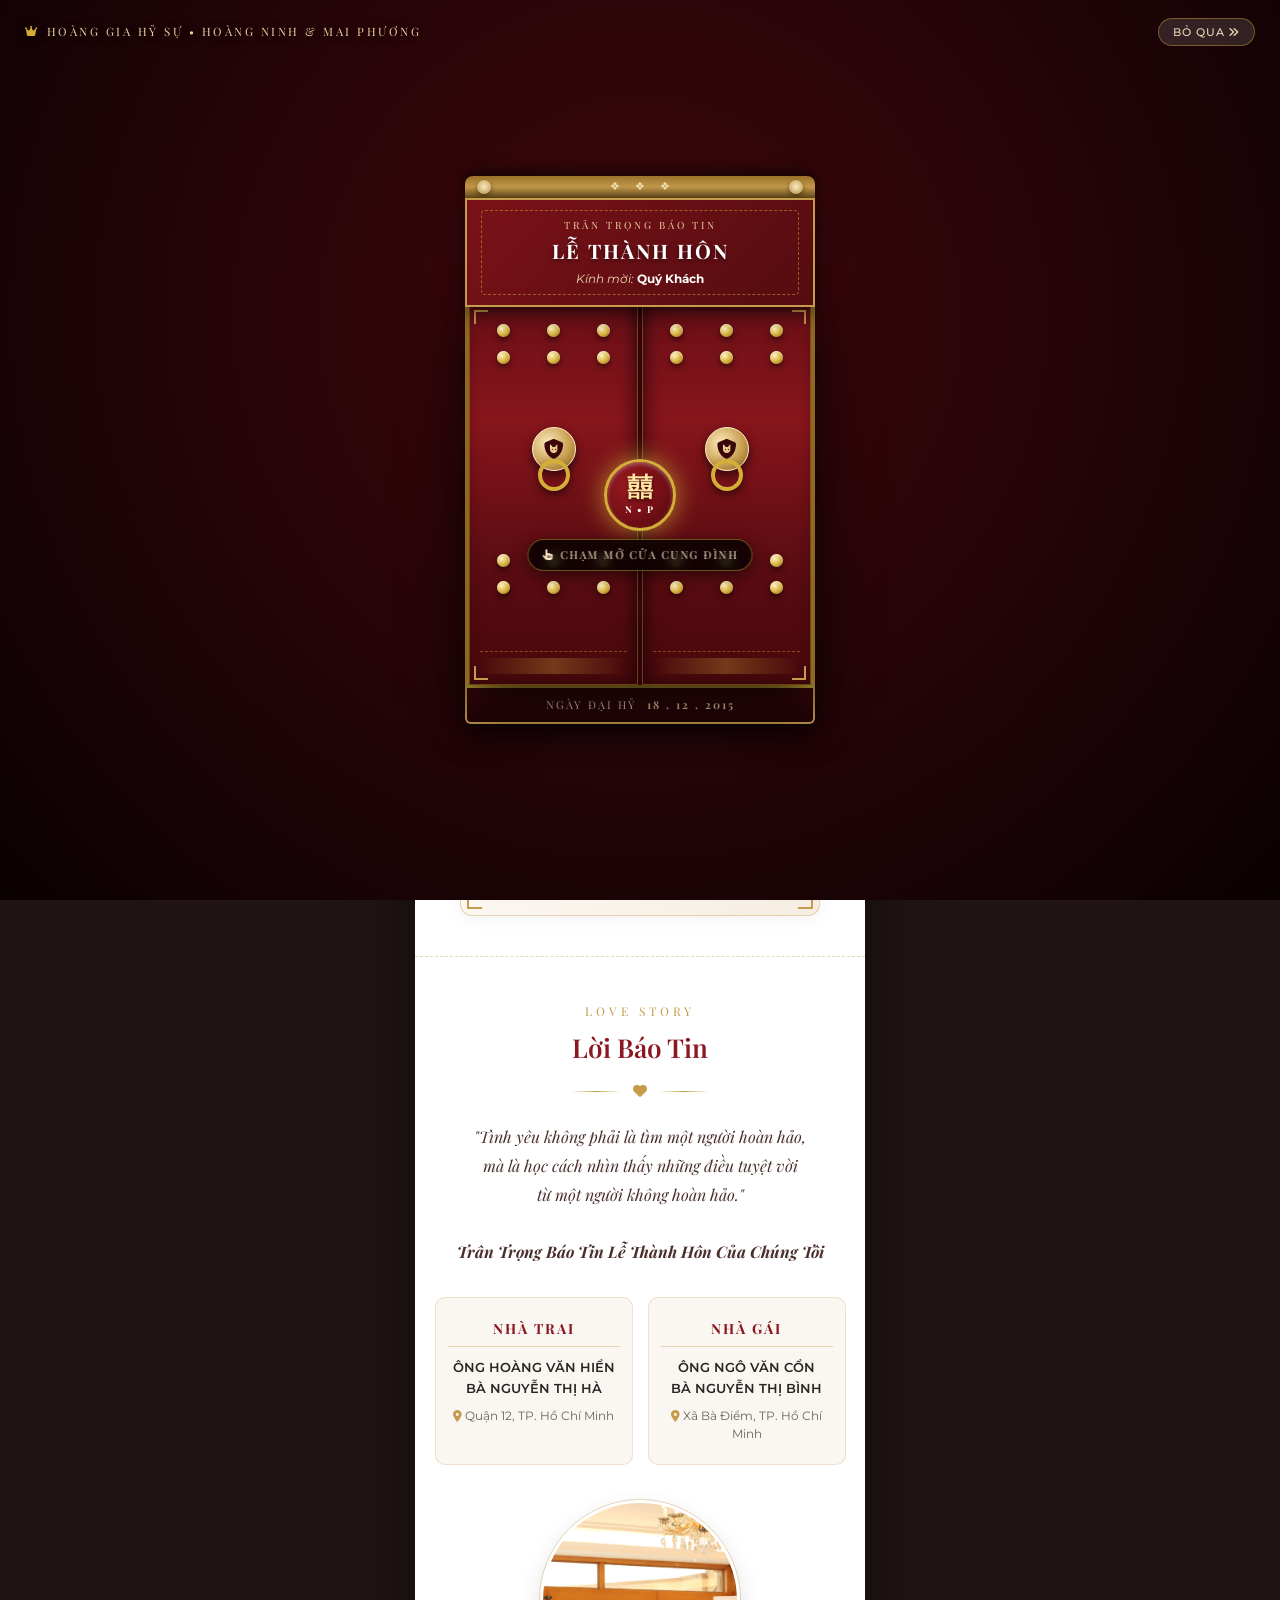
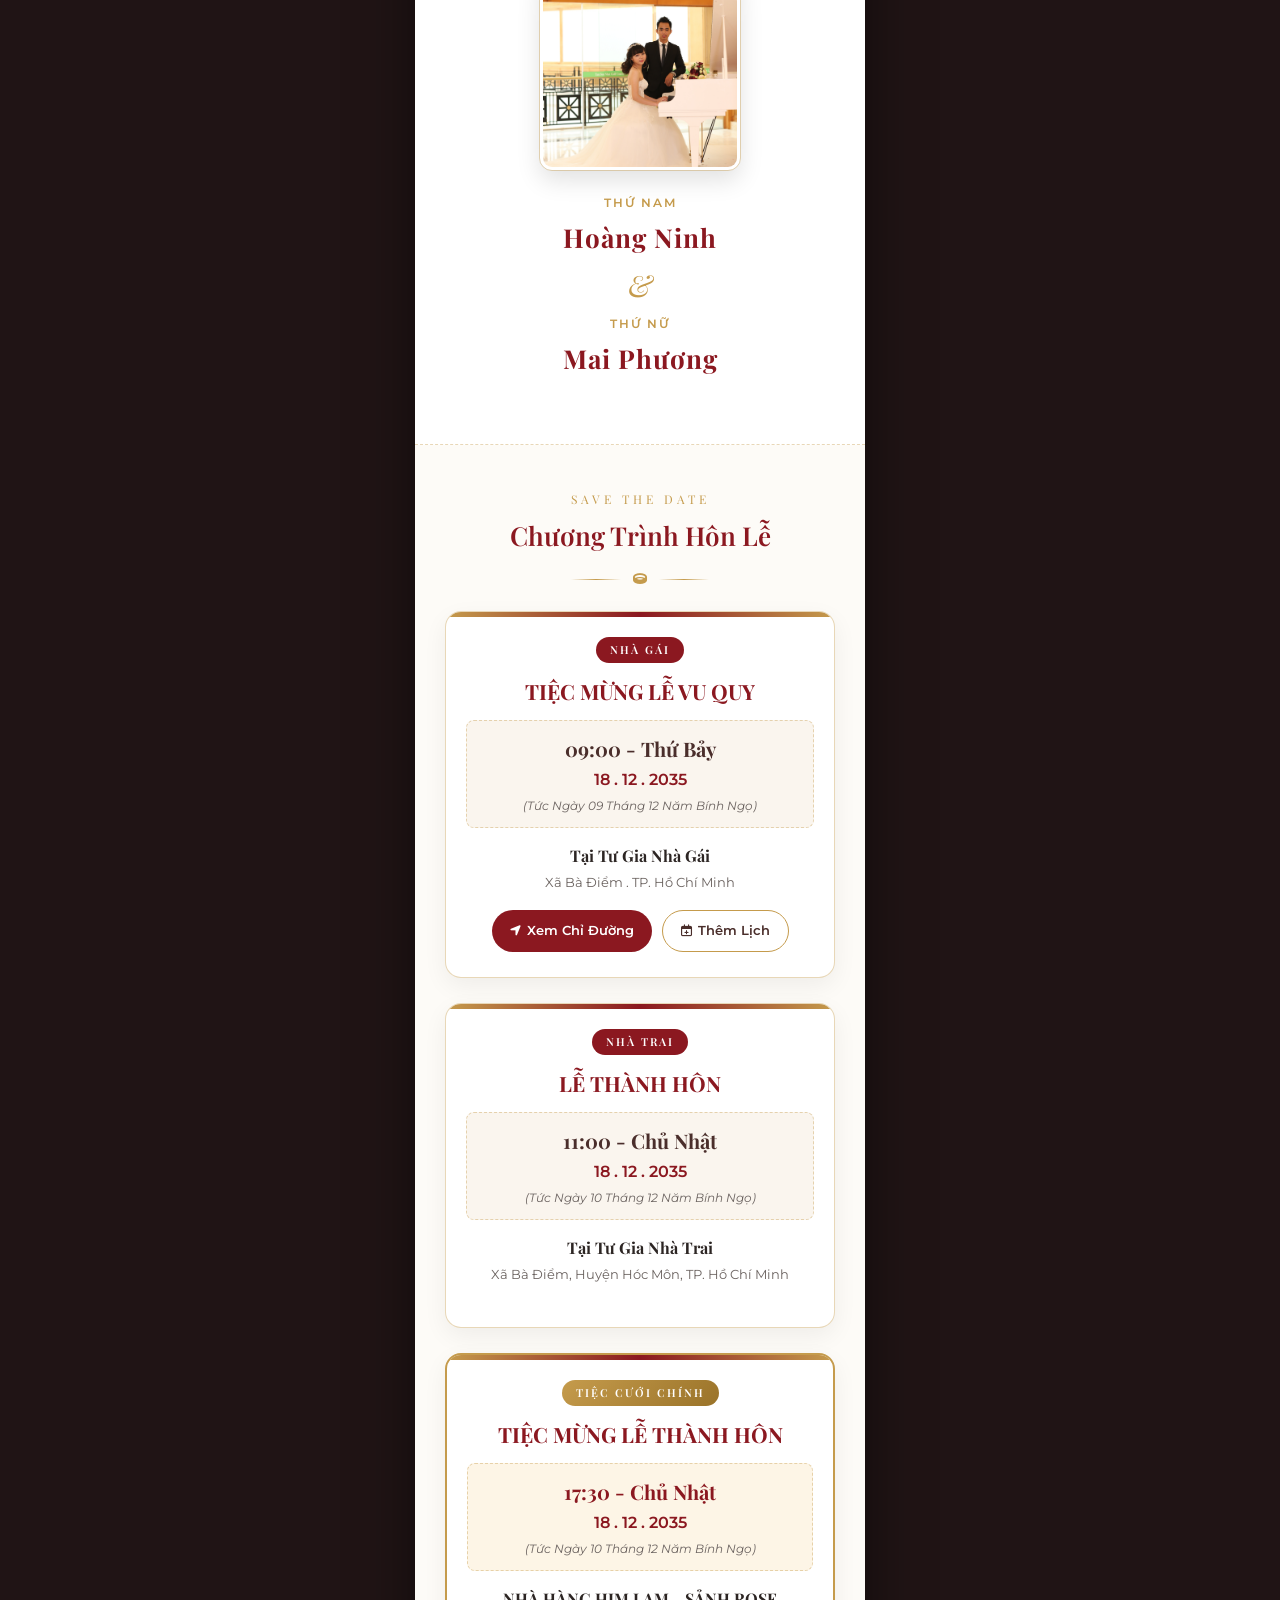
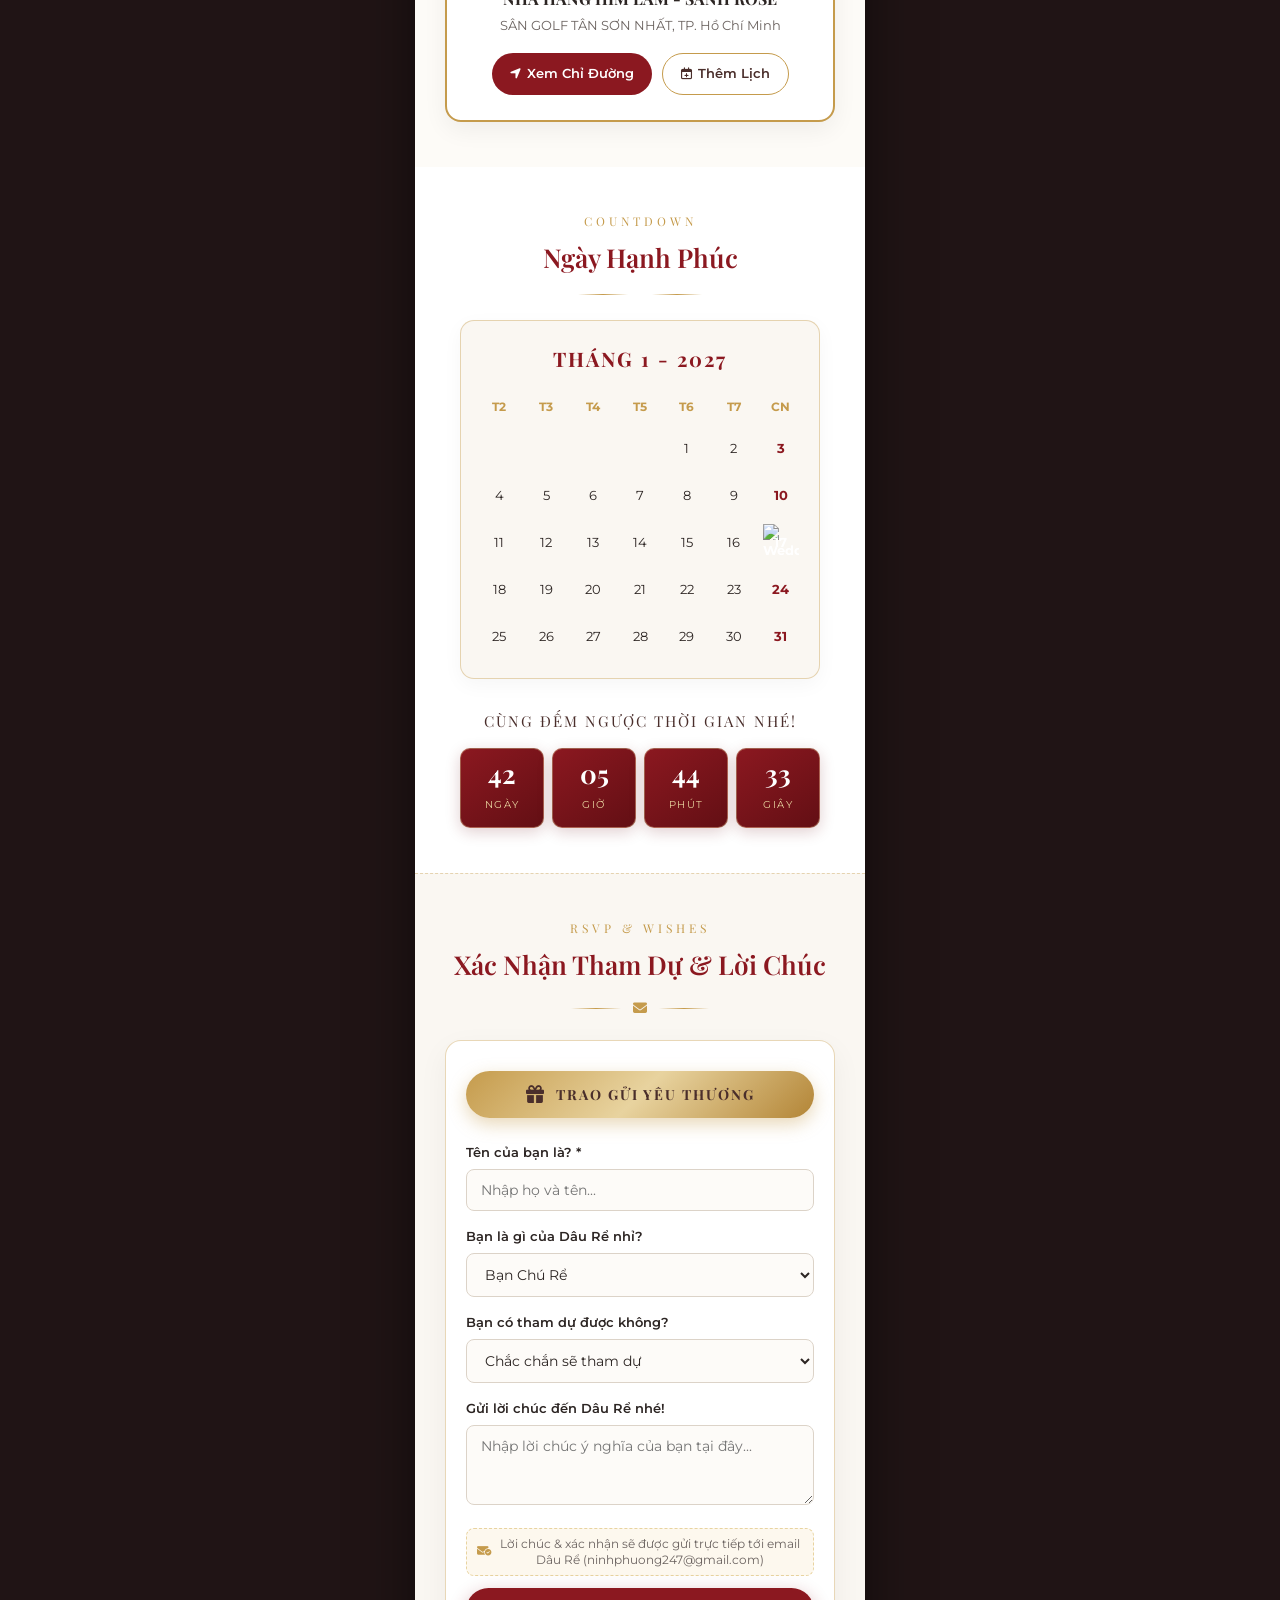
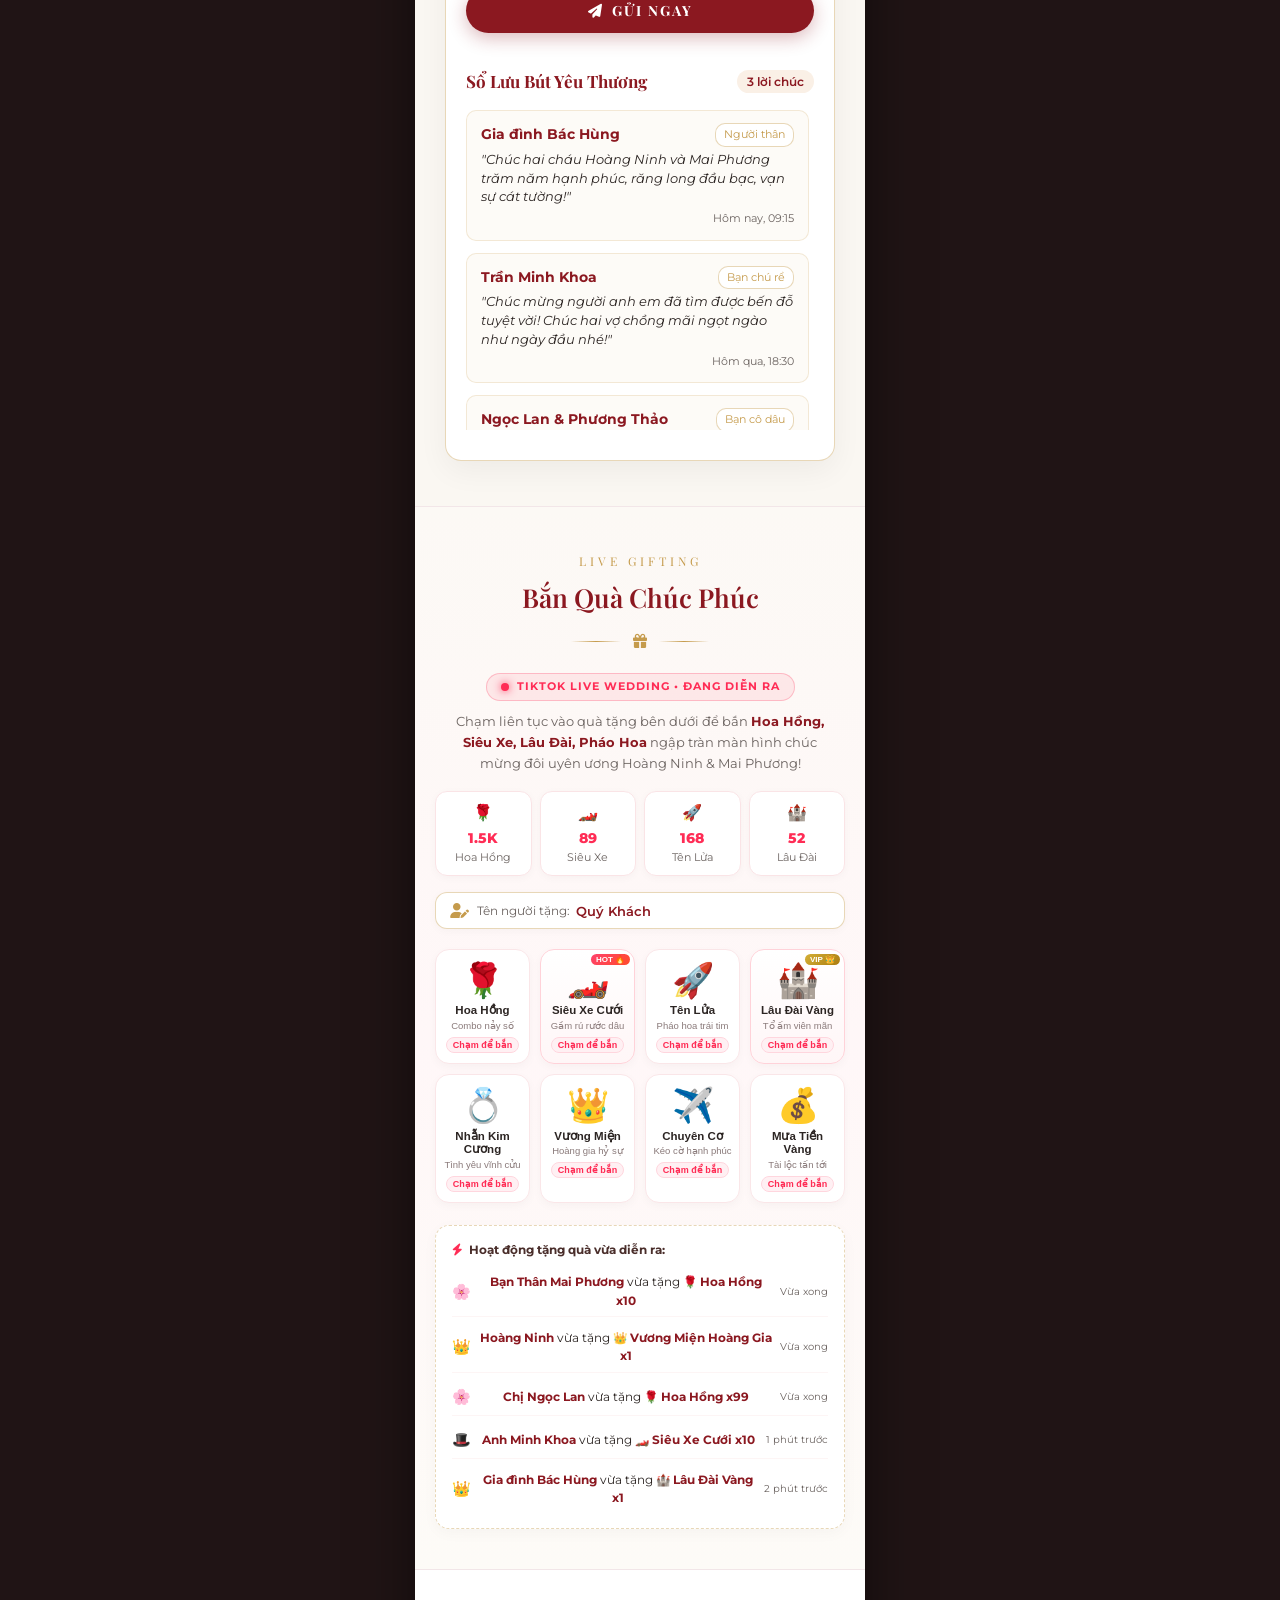
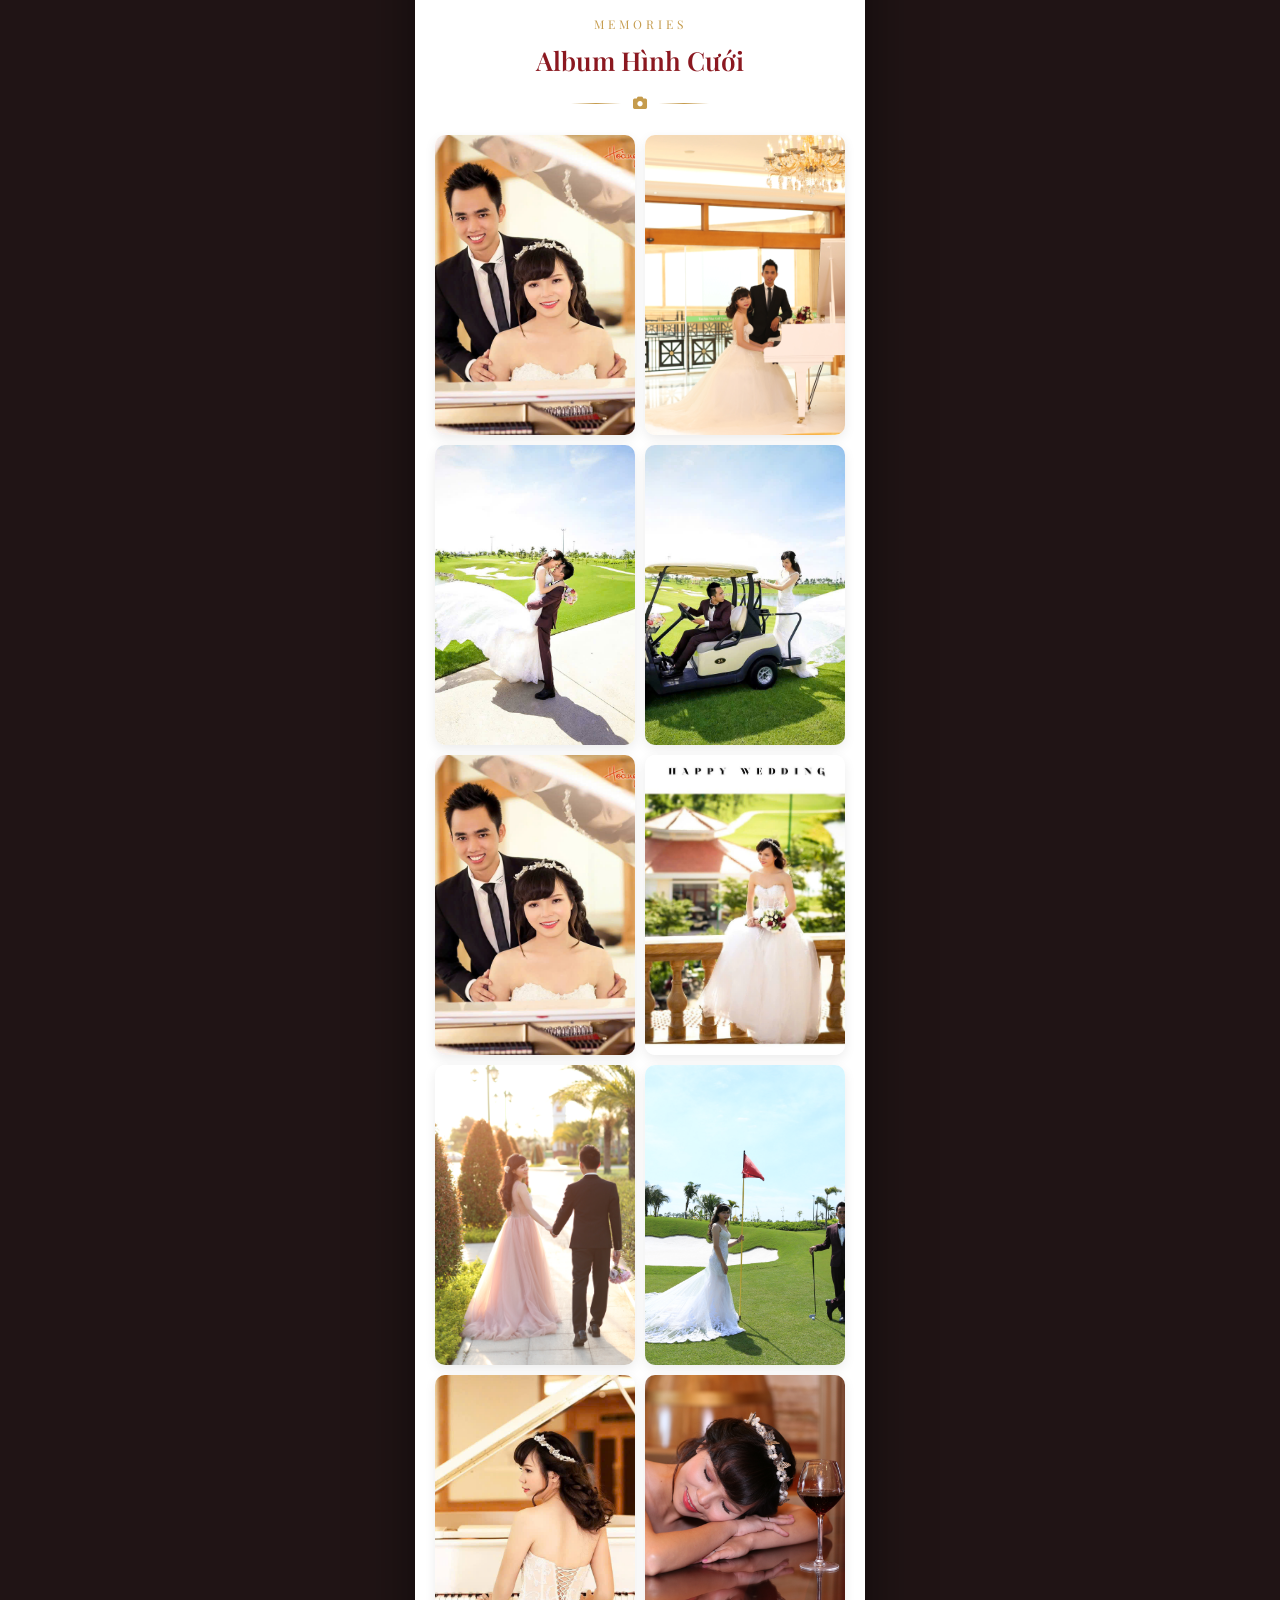
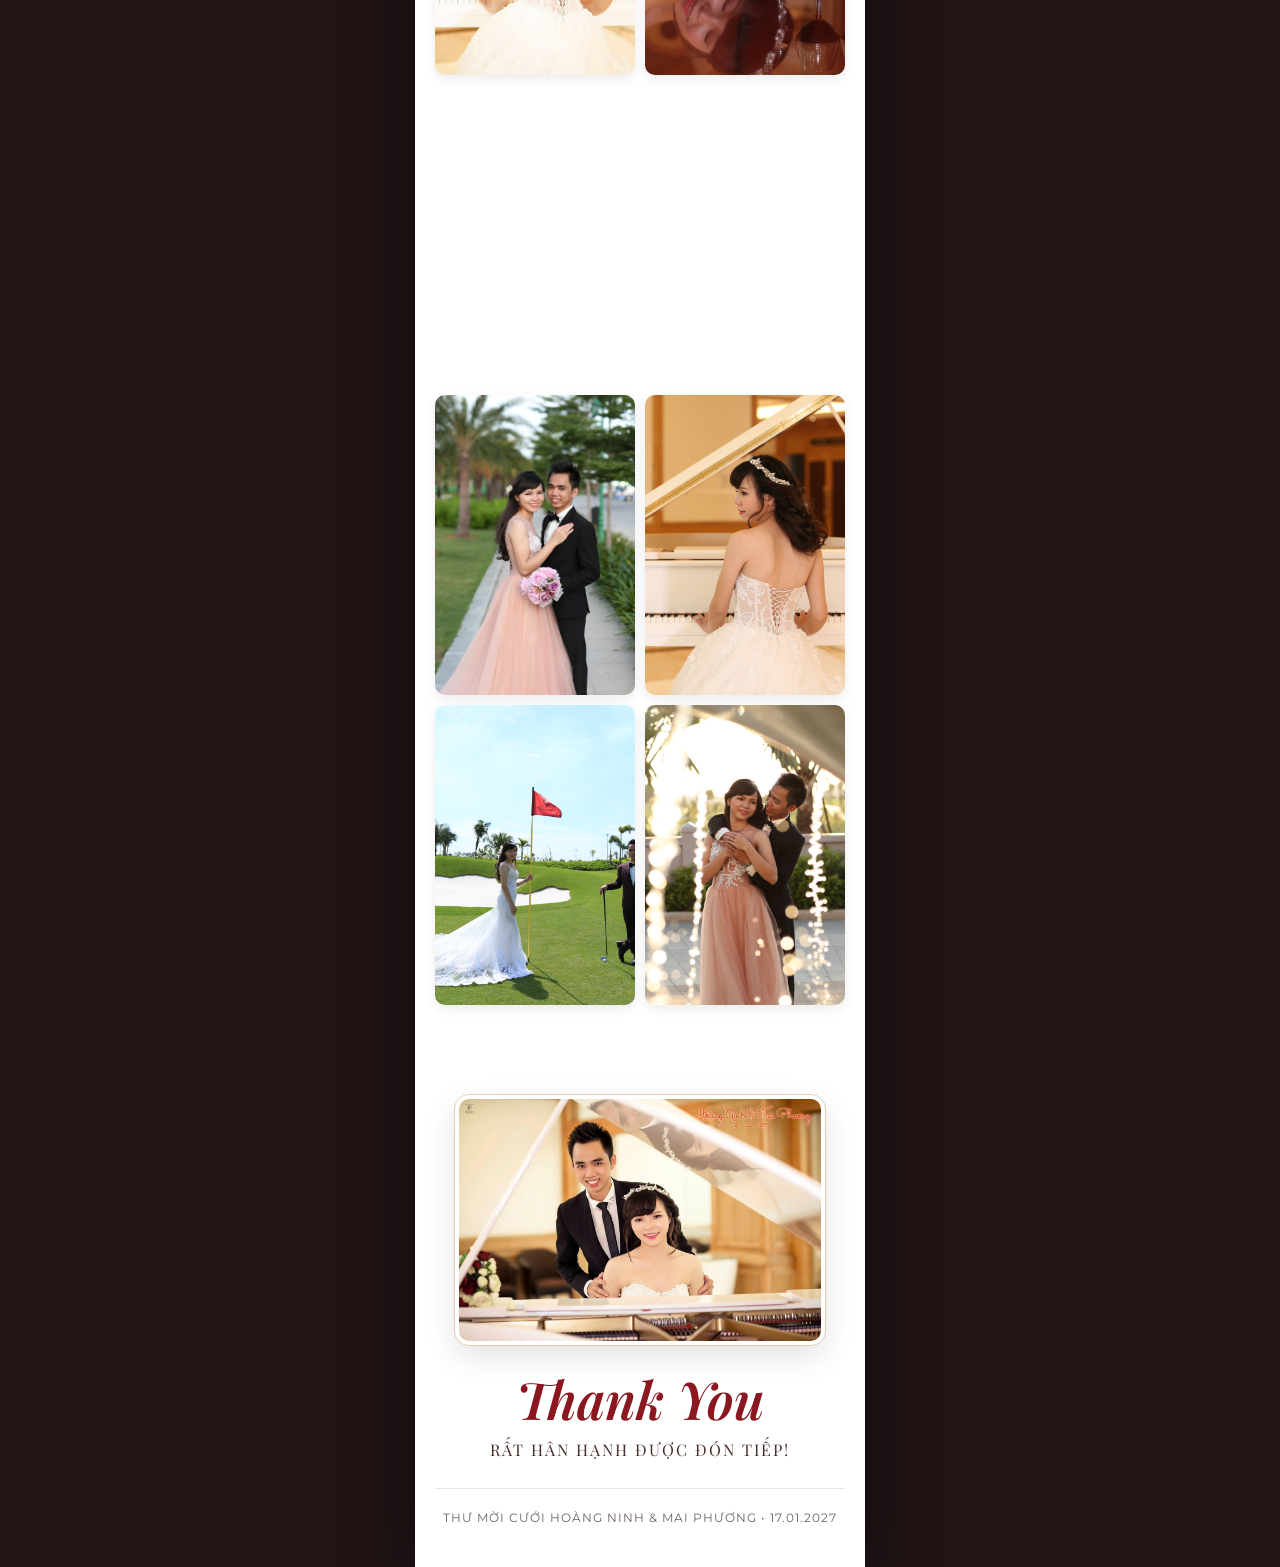
==== commit a84ffc09: "Add Royal Wedding Invitation Builder (tao-thiep.html): dynamic bride & groom name input, smart HTML5" ====
--- a/HOANGNINH&MAIPHUONG/index.html
+++ b/HOANGNINH&MAIPHUONG/index.html
@@ -865,6 +865,12 @@
       <button class="btn-copy-account" id="btn-copy-generated-link">
         <i class="fa-regular fa-copy"></i> Sao Chép Link Gửi Khách
       </button>
+
+      <div style="margin-top: 14px; padding-top: 14px; border-top: 1px dashed var(--border-gold); text-align: center;">
+        <a href="tao-thiep.html" class="btn-goto-builder" style="display: flex; align-items: center; justify-content: center; gap: 8px; width: 100%; padding: 11px; background: linear-gradient(135deg, #8b1820, #5c0f14); color: #fff; border-radius: 8px; text-decoration: none; font-size: 13px; font-weight: 700; border: 1px solid var(--accent-gold); letter-spacing: 0.5px;">
+          <i class="fa-solid fa-palette" style="color: var(--accent-light-gold);"></i> Tạo Thiệp Cưới Riêng (Đổi Tên, Ảnh...)
+        </a>
+      </div>
     </div>
   </div>
 
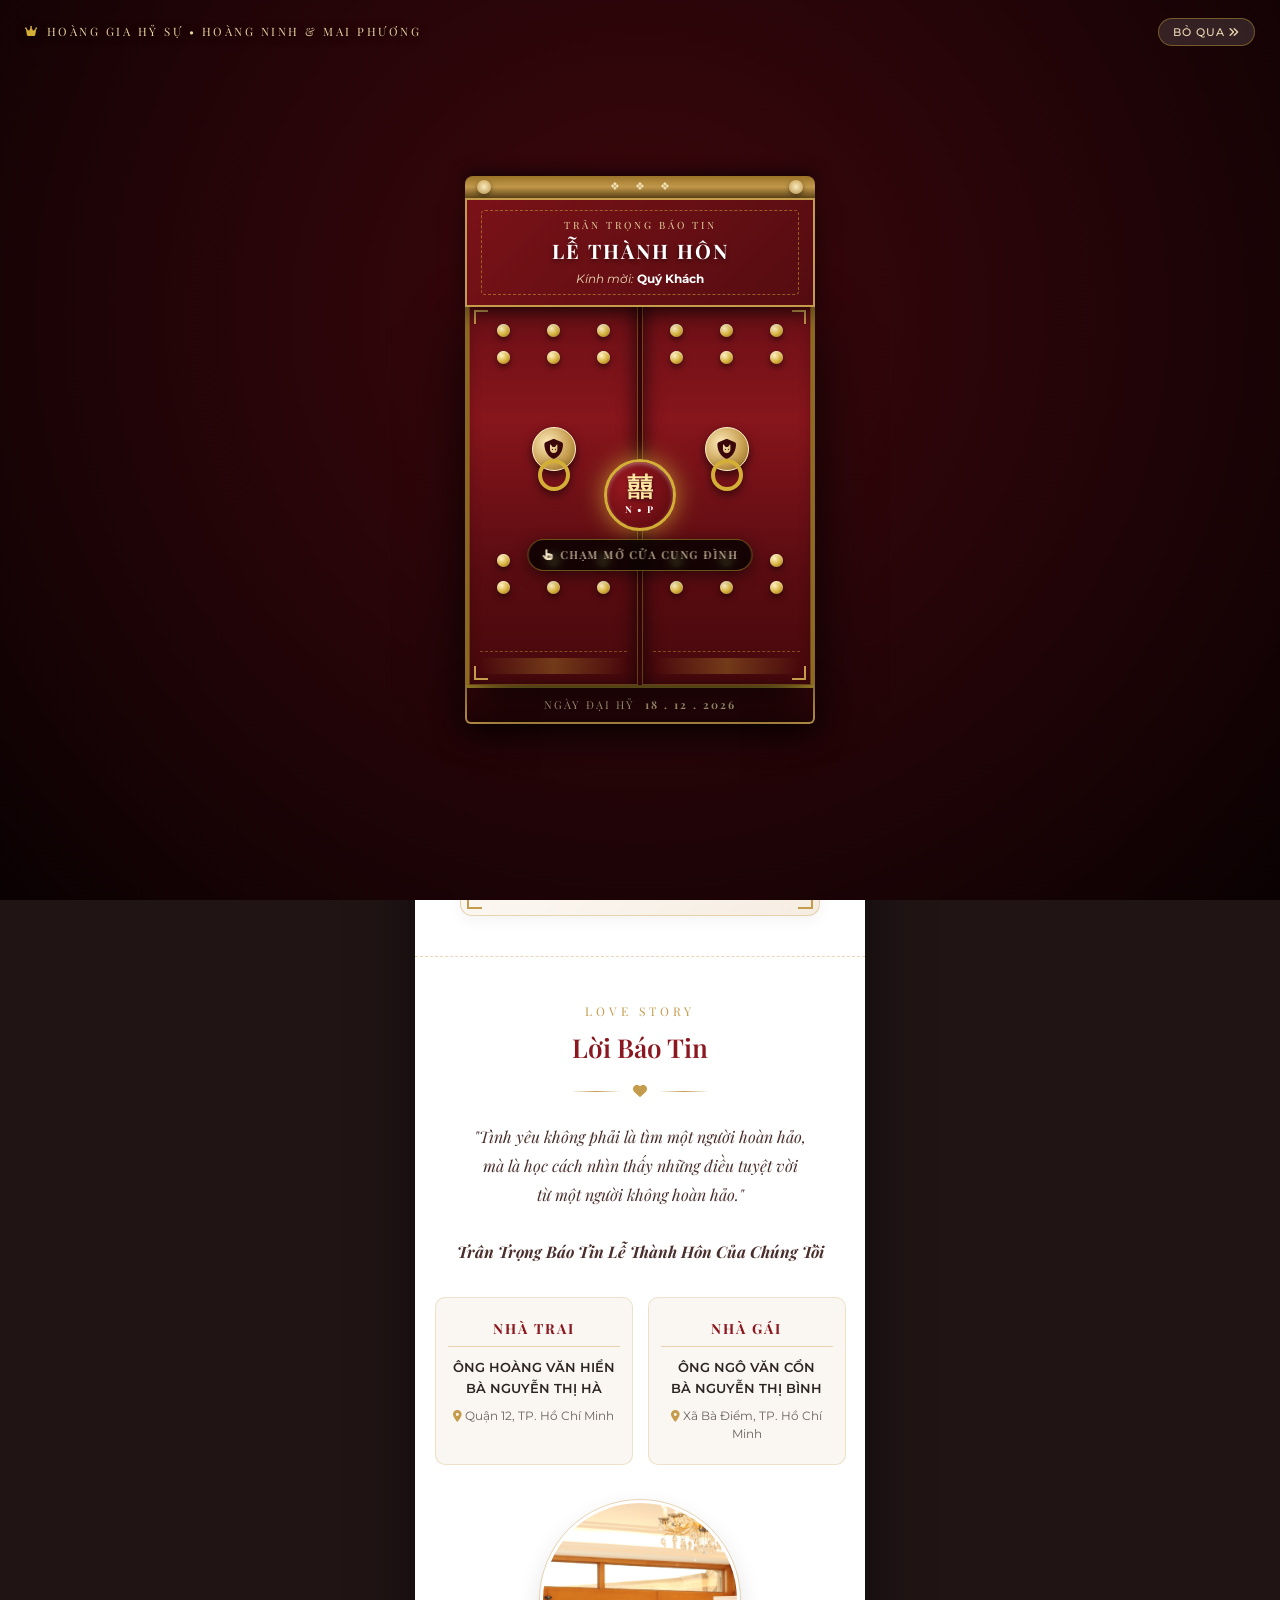
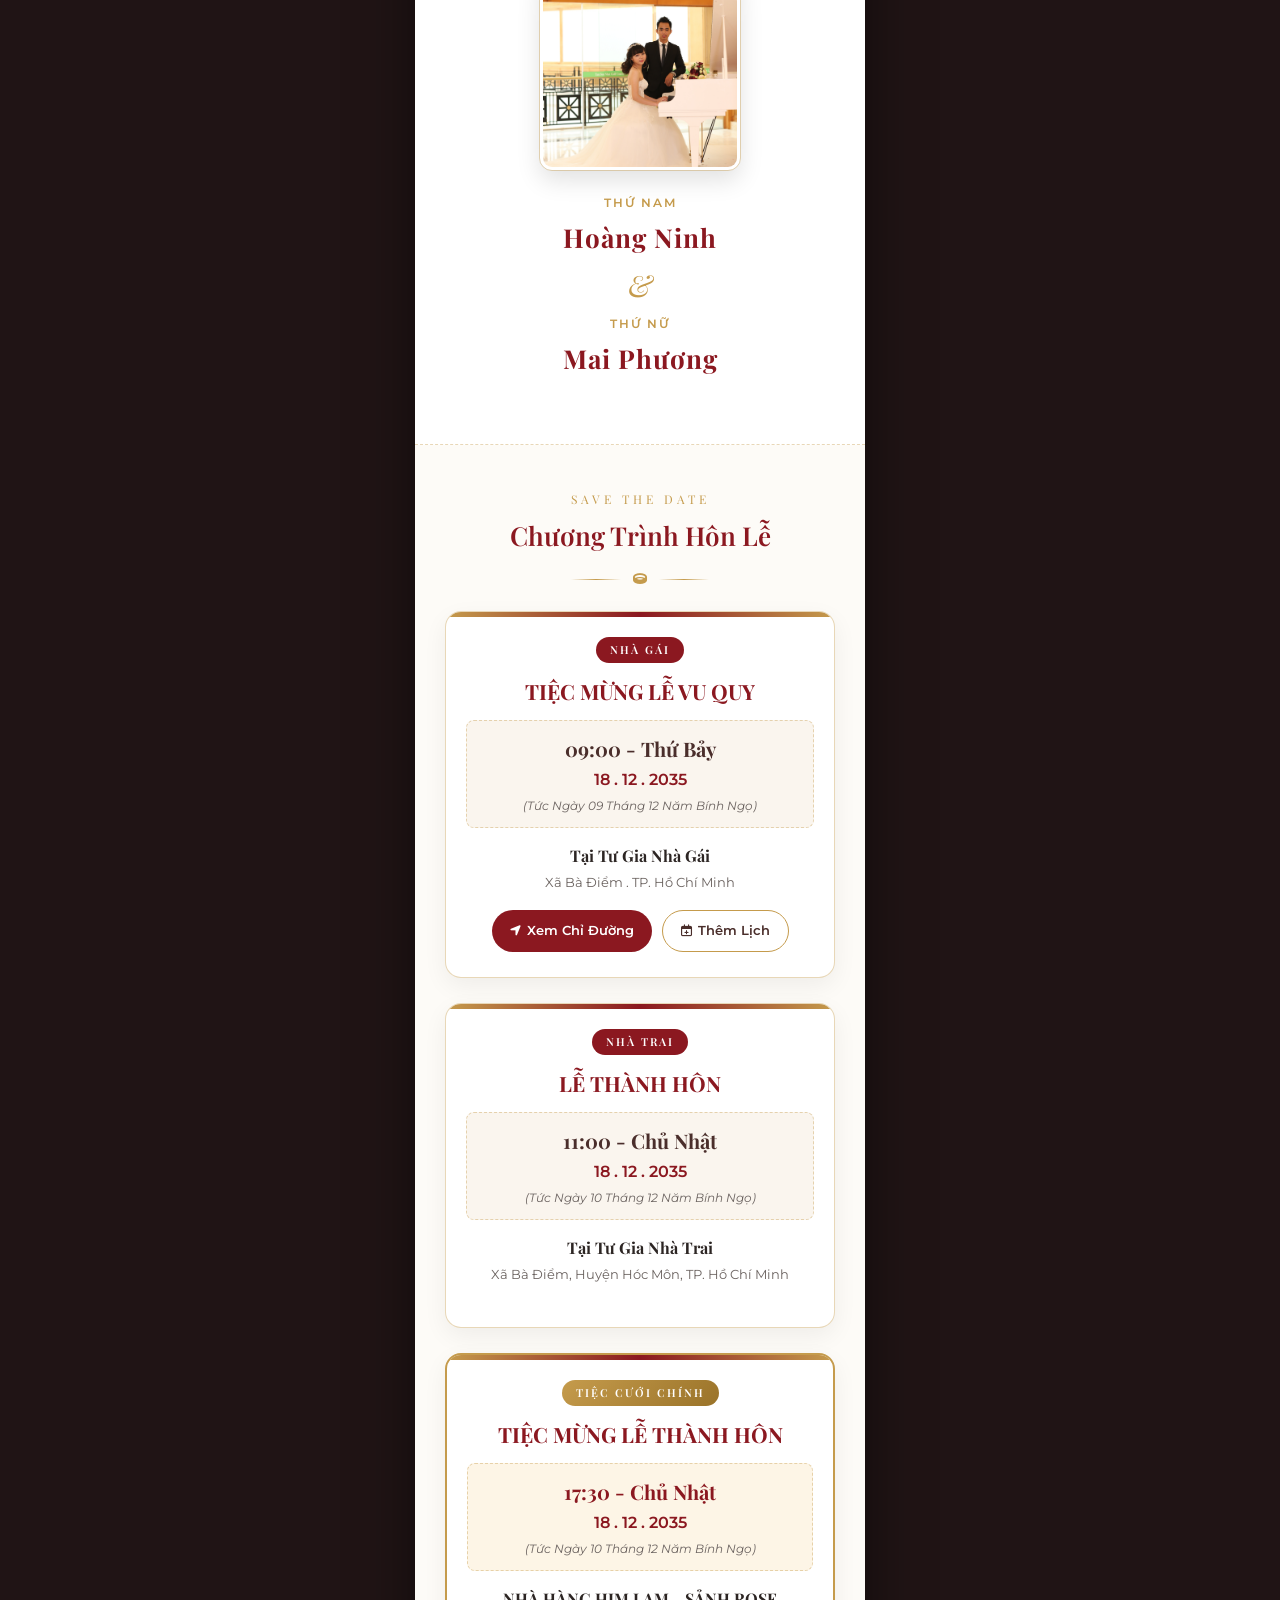
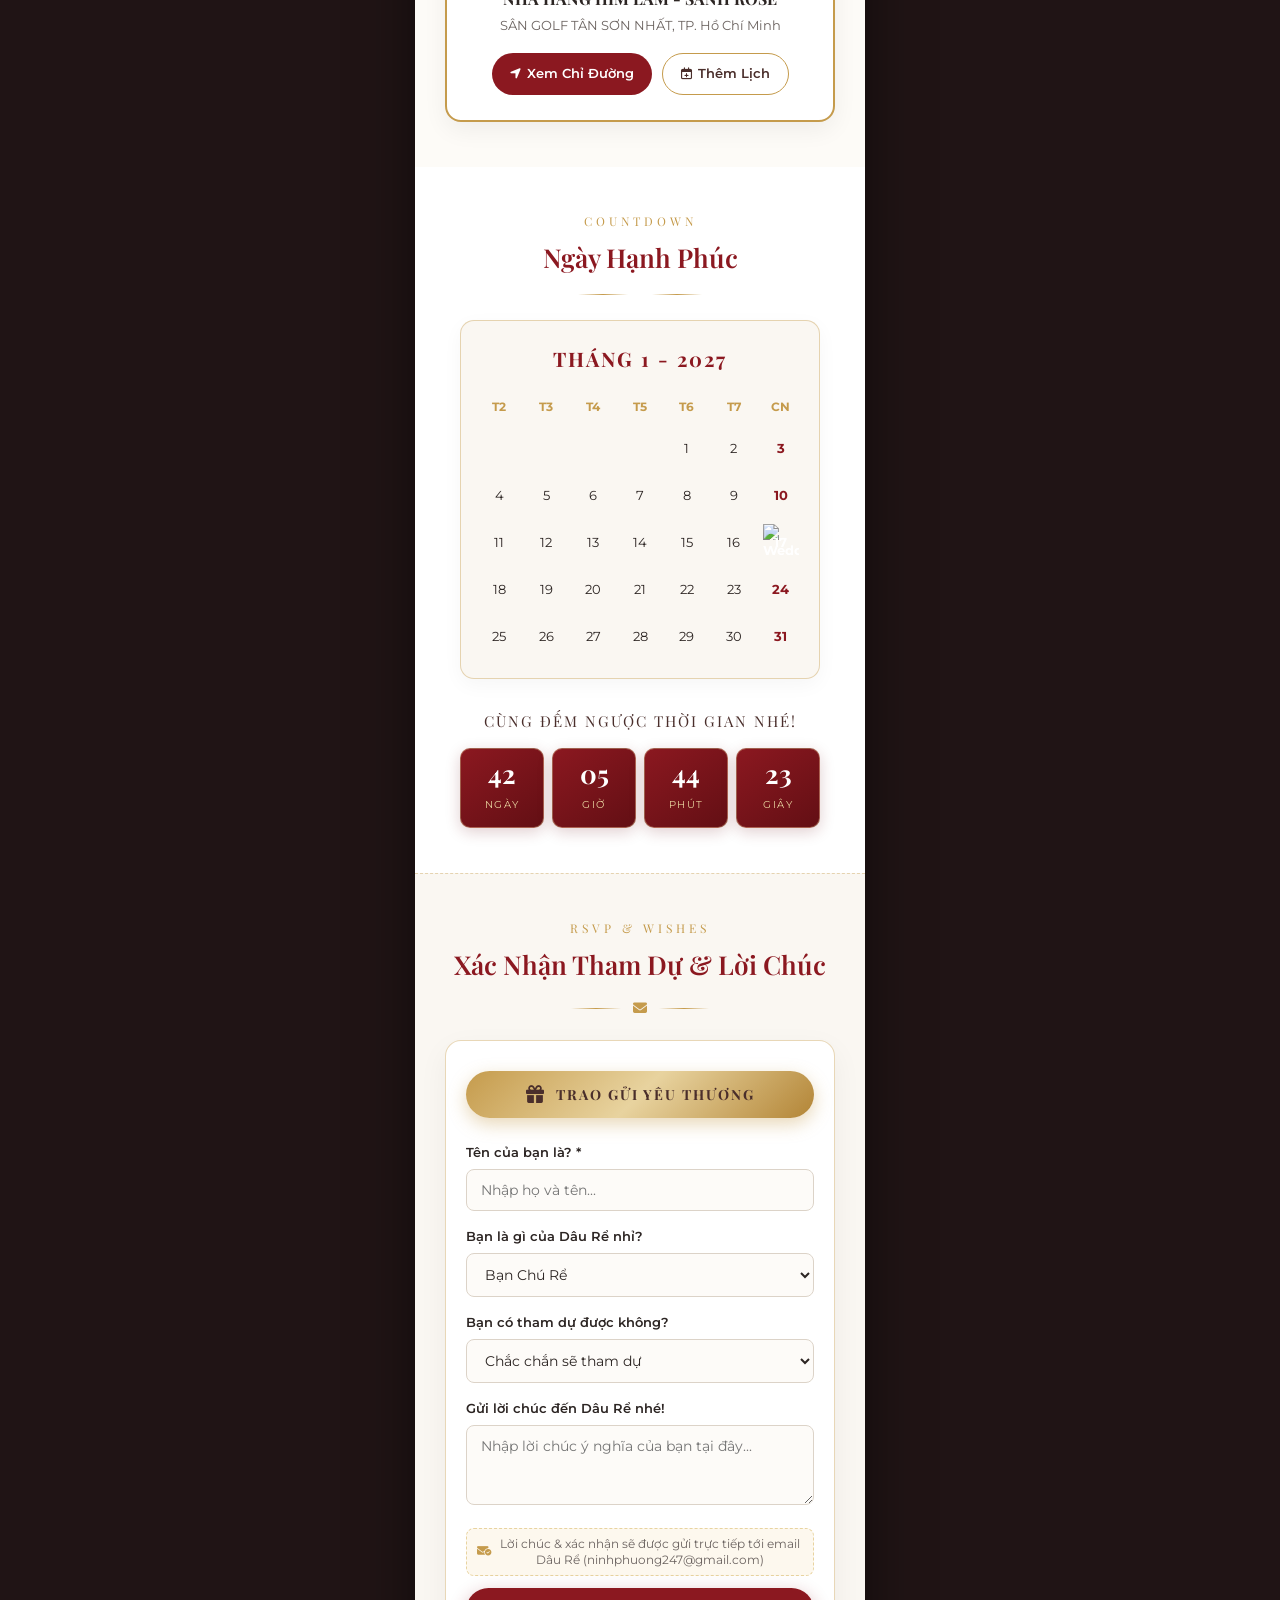
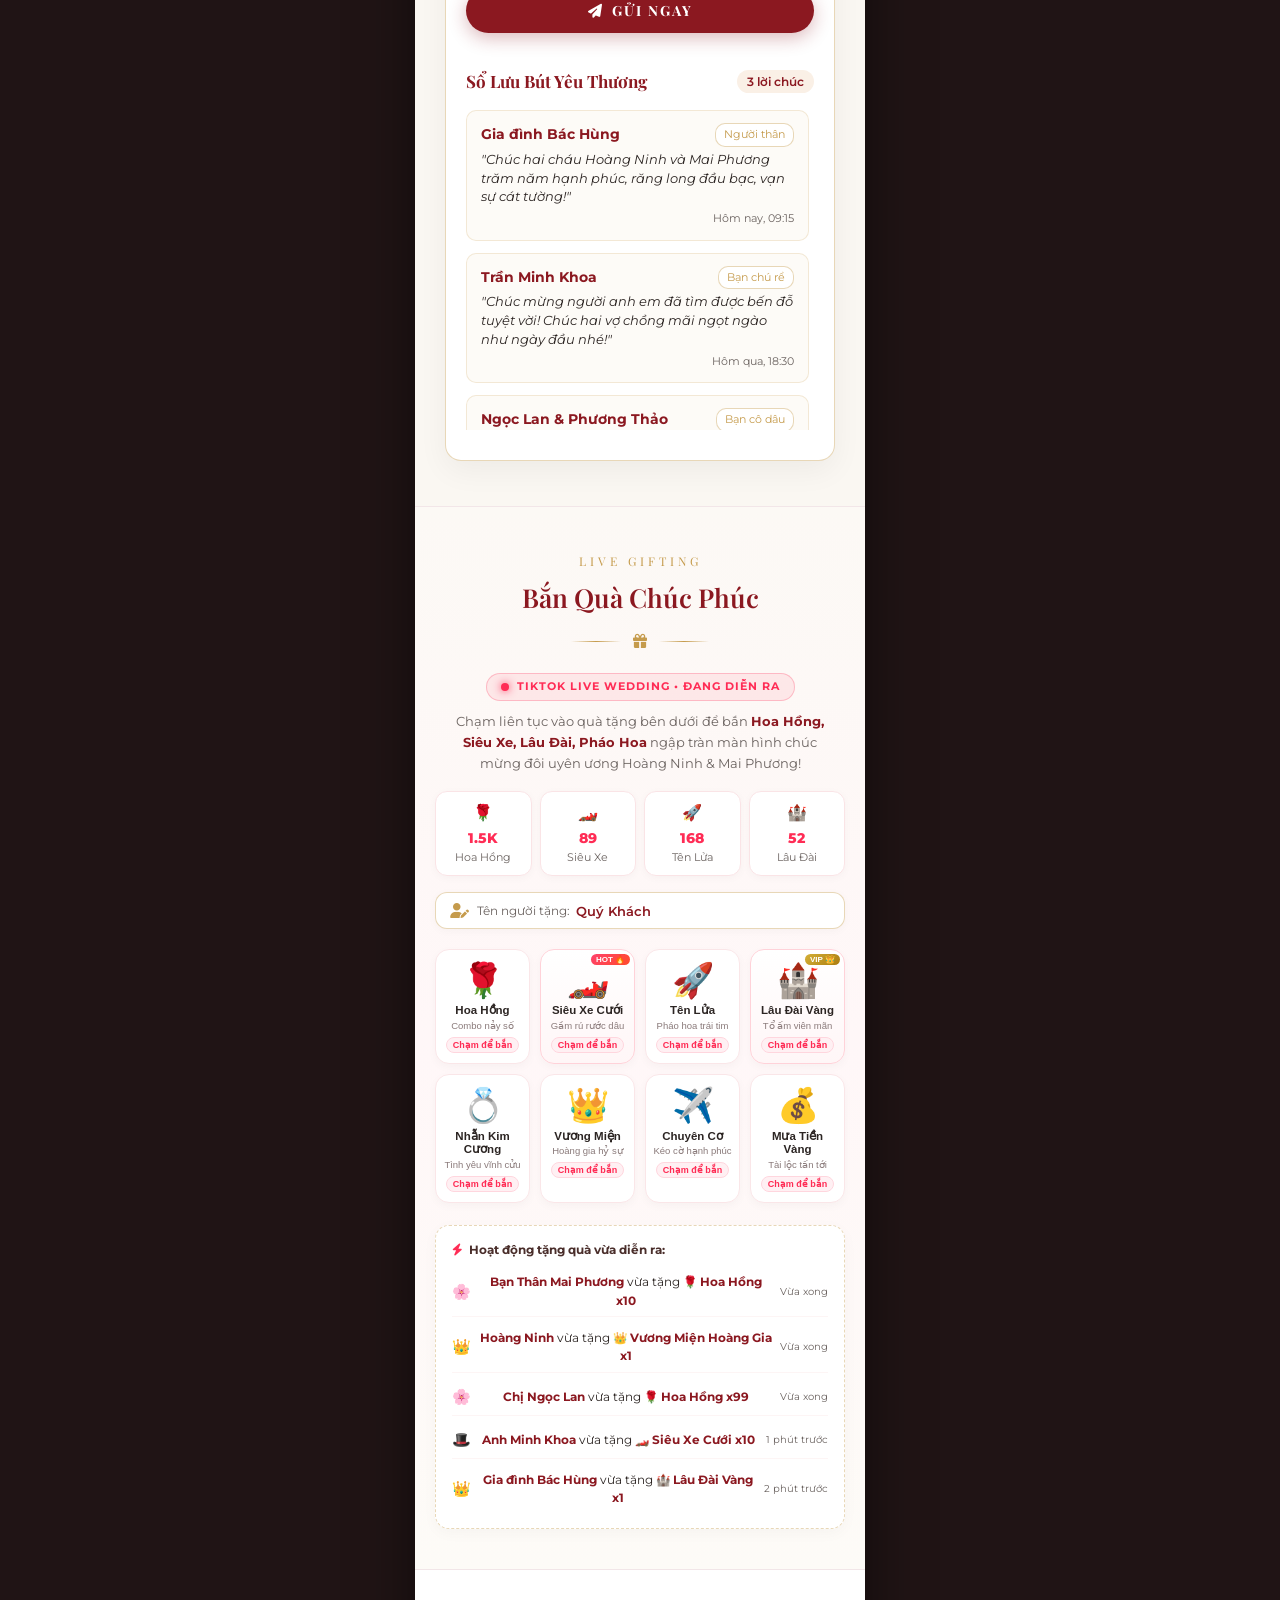
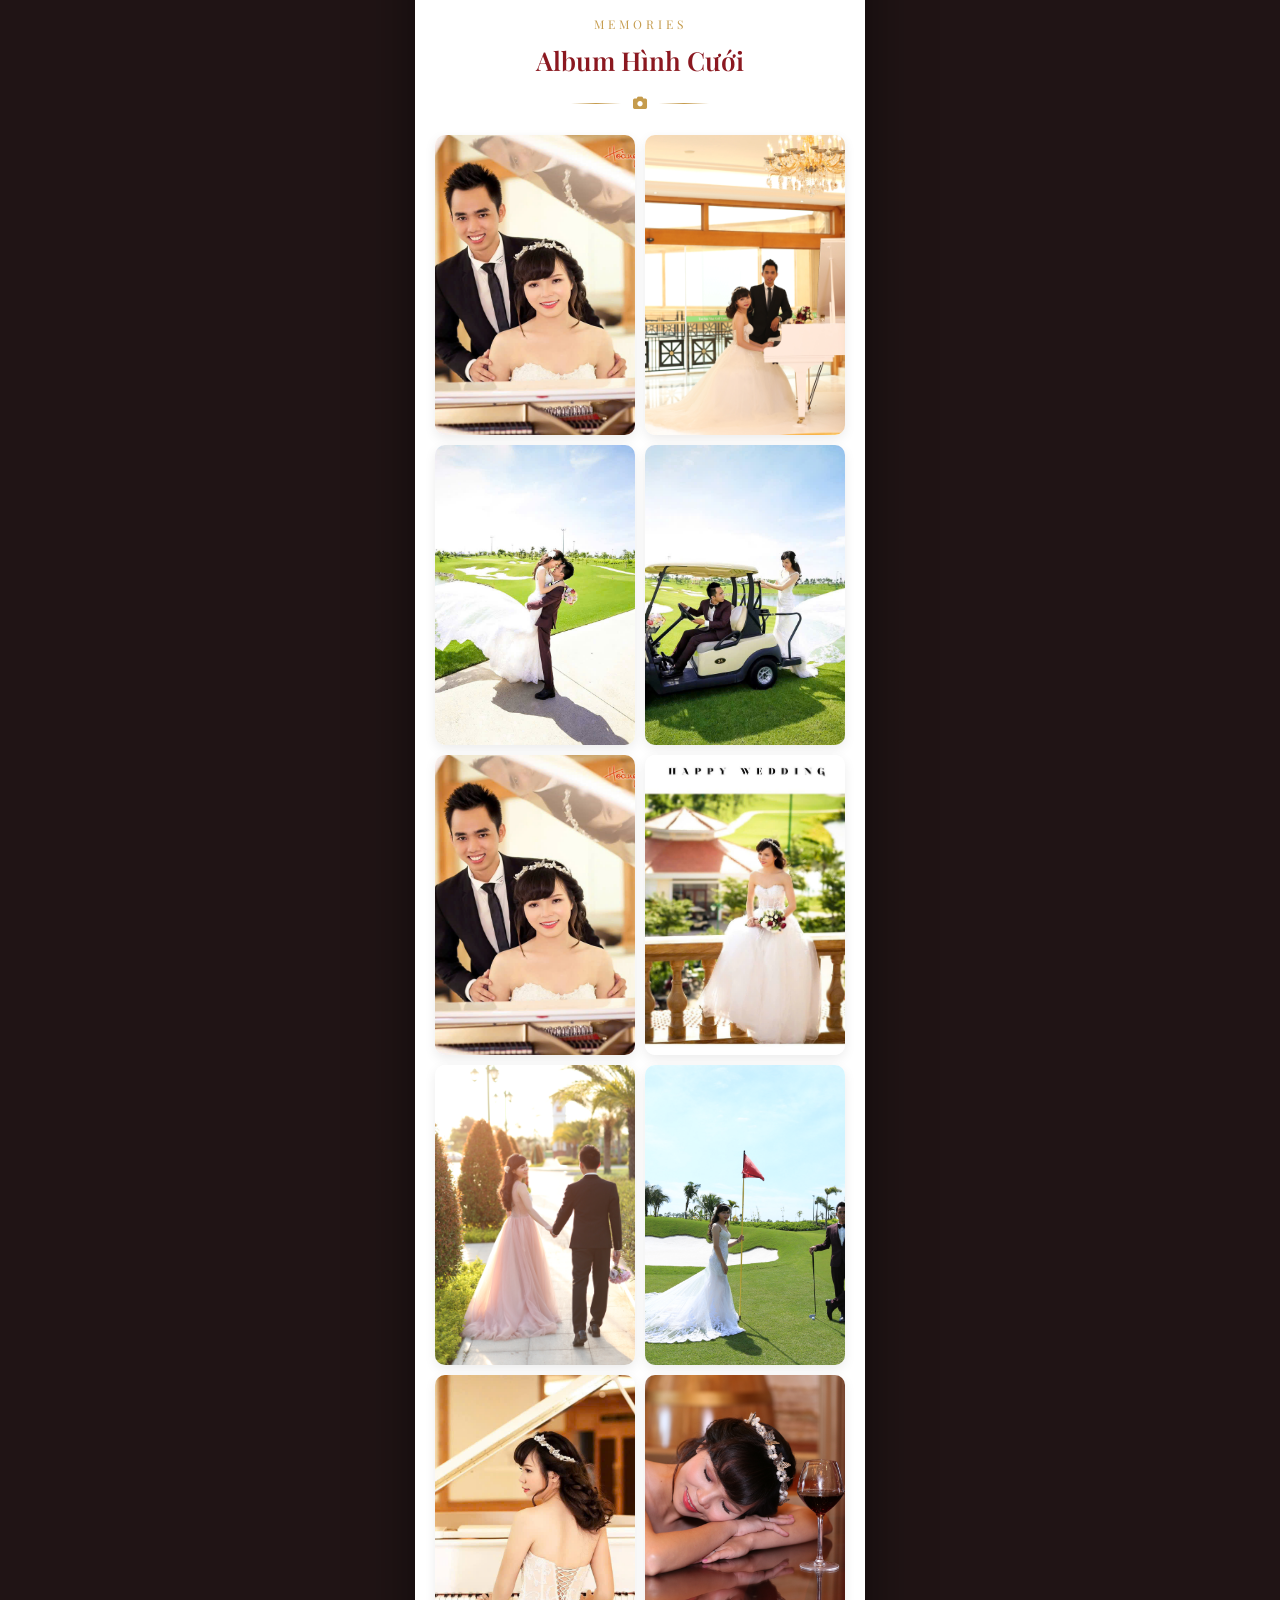
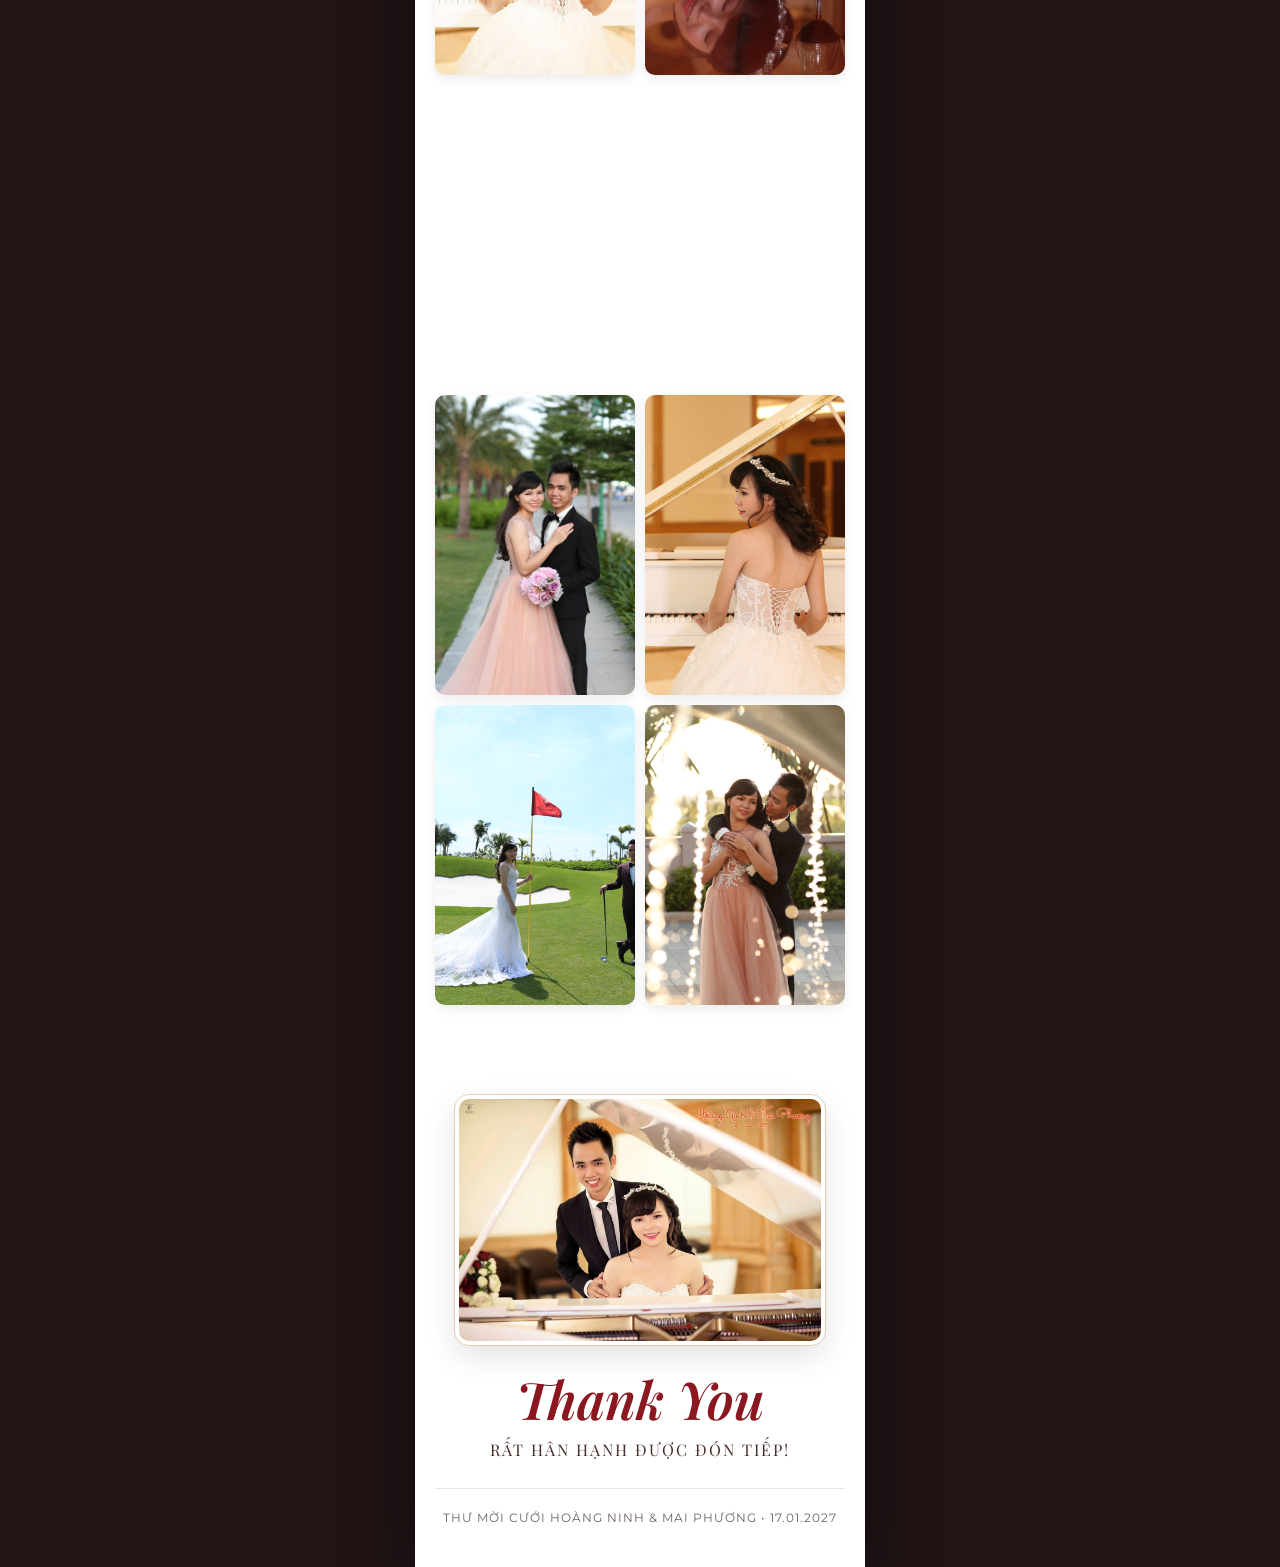
==== commit fba9474d: "Upgrade wedding builder: add Auto VietQR generator, music selector, tab-based auto-scroll in preview" ====
--- a/HOANGNINH&MAIPHUONG/index.html
+++ b/HOANGNINH&MAIPHUONG/index.html
@@ -205,7 +205,7 @@
         <div class="threshold-step"></div>
         <div class="threshold-meta">
           <span>NGÀY ĐẠI HỶ</span>
-          <strong>18 . 12 . 2015</strong>
+          <strong>18 . 12 . 2026</strong>
         </div>
       </div>
 
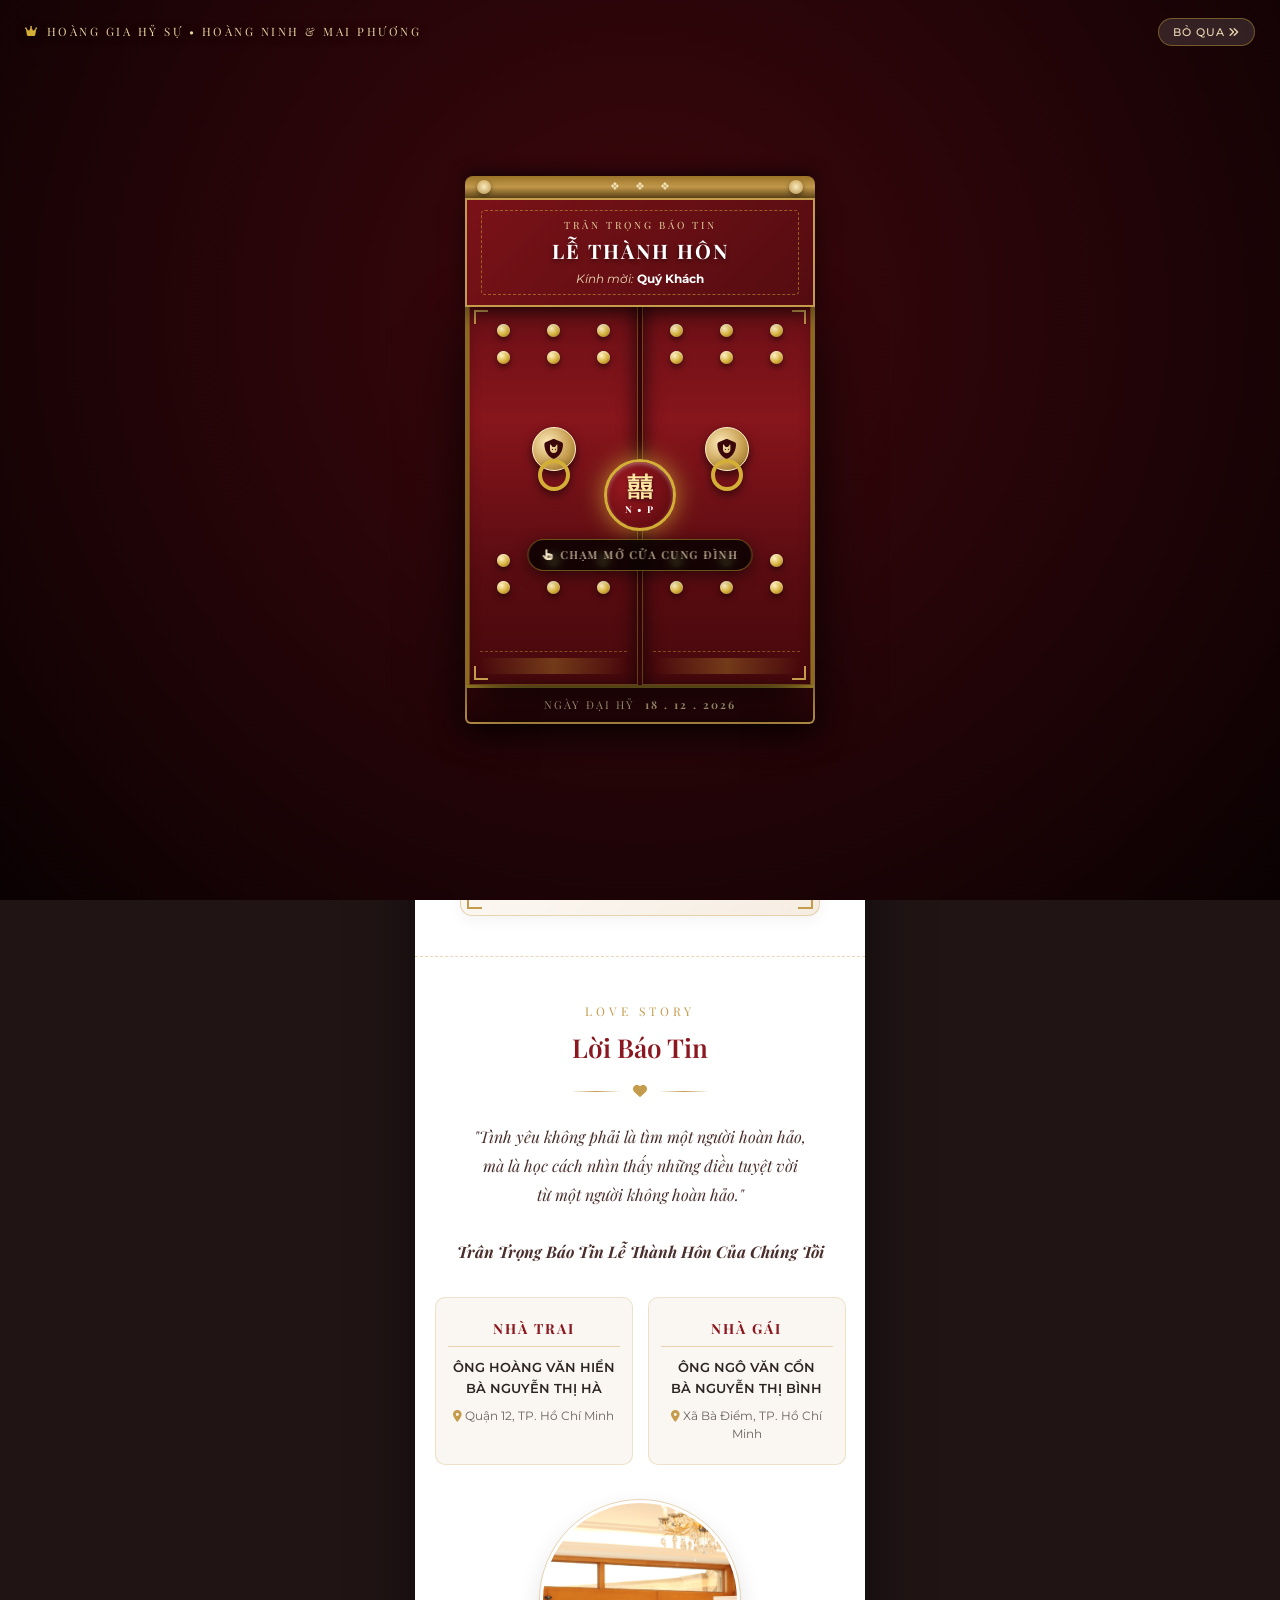
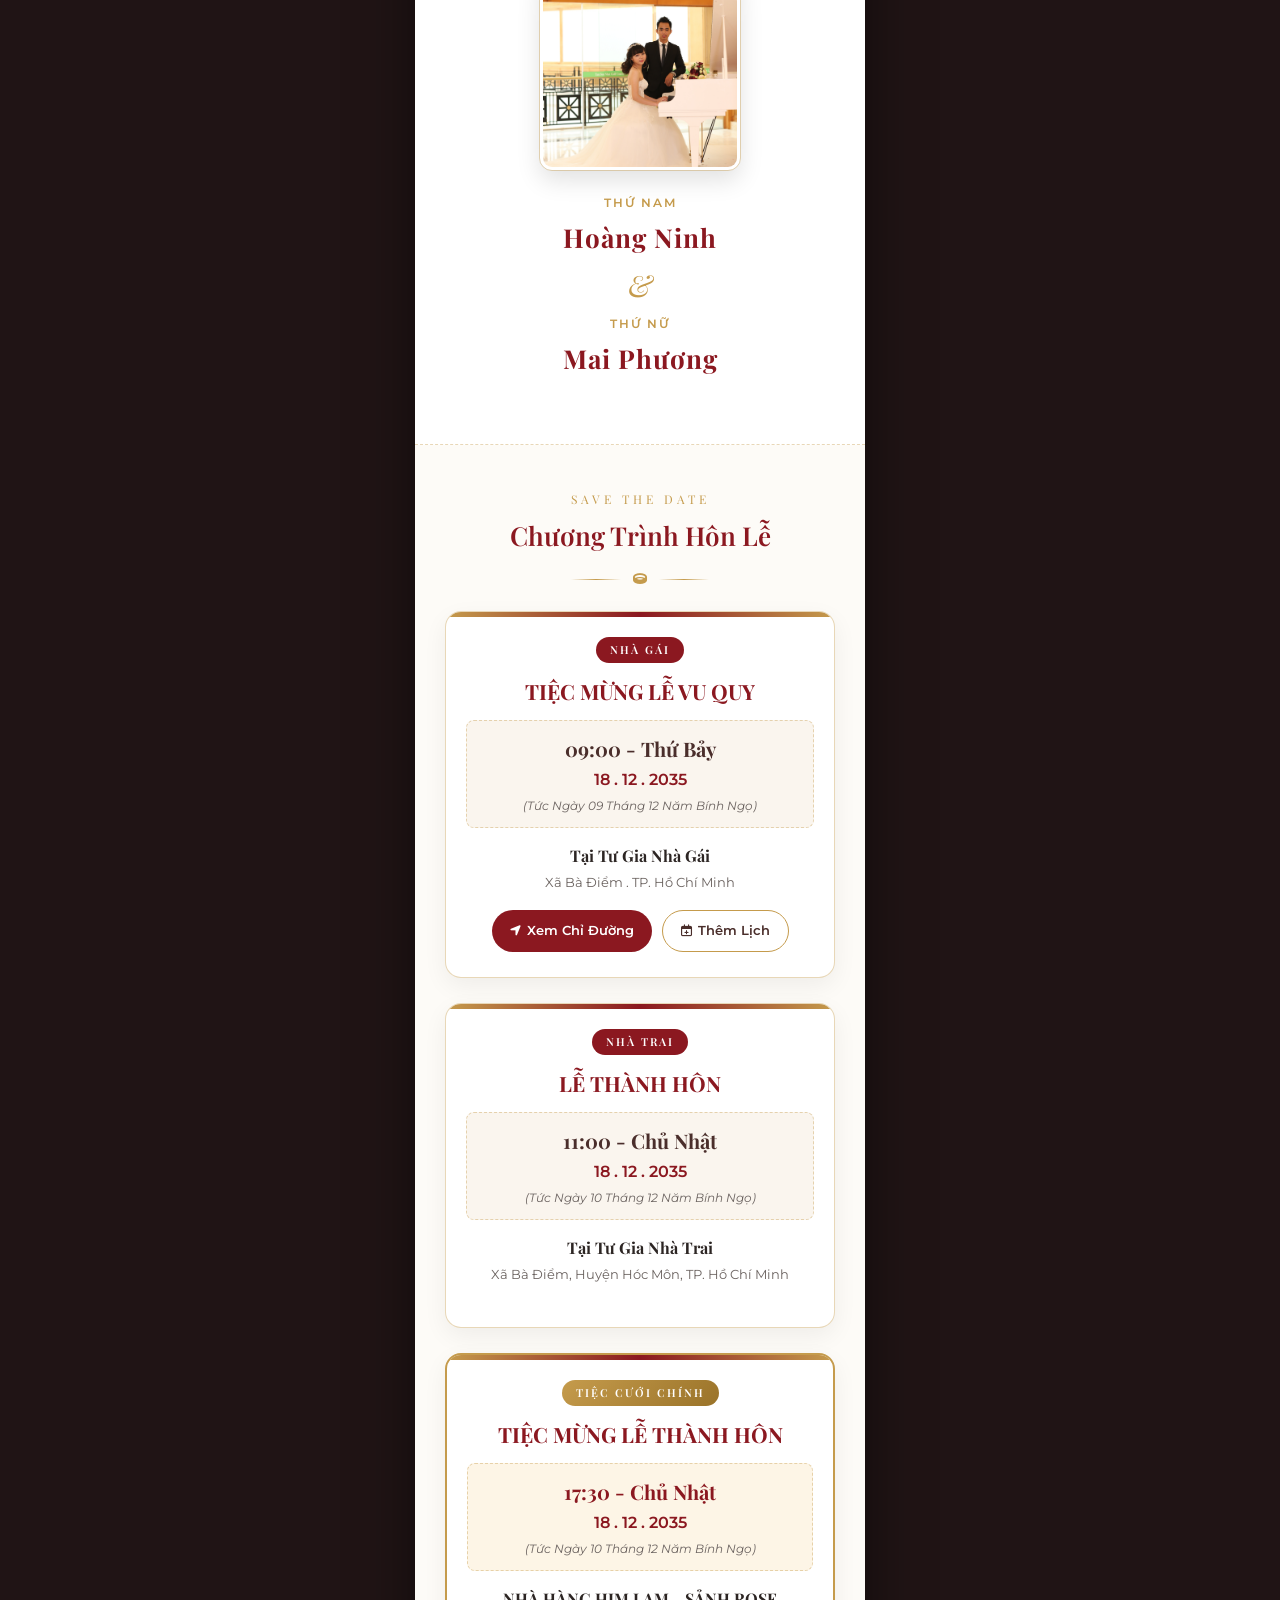
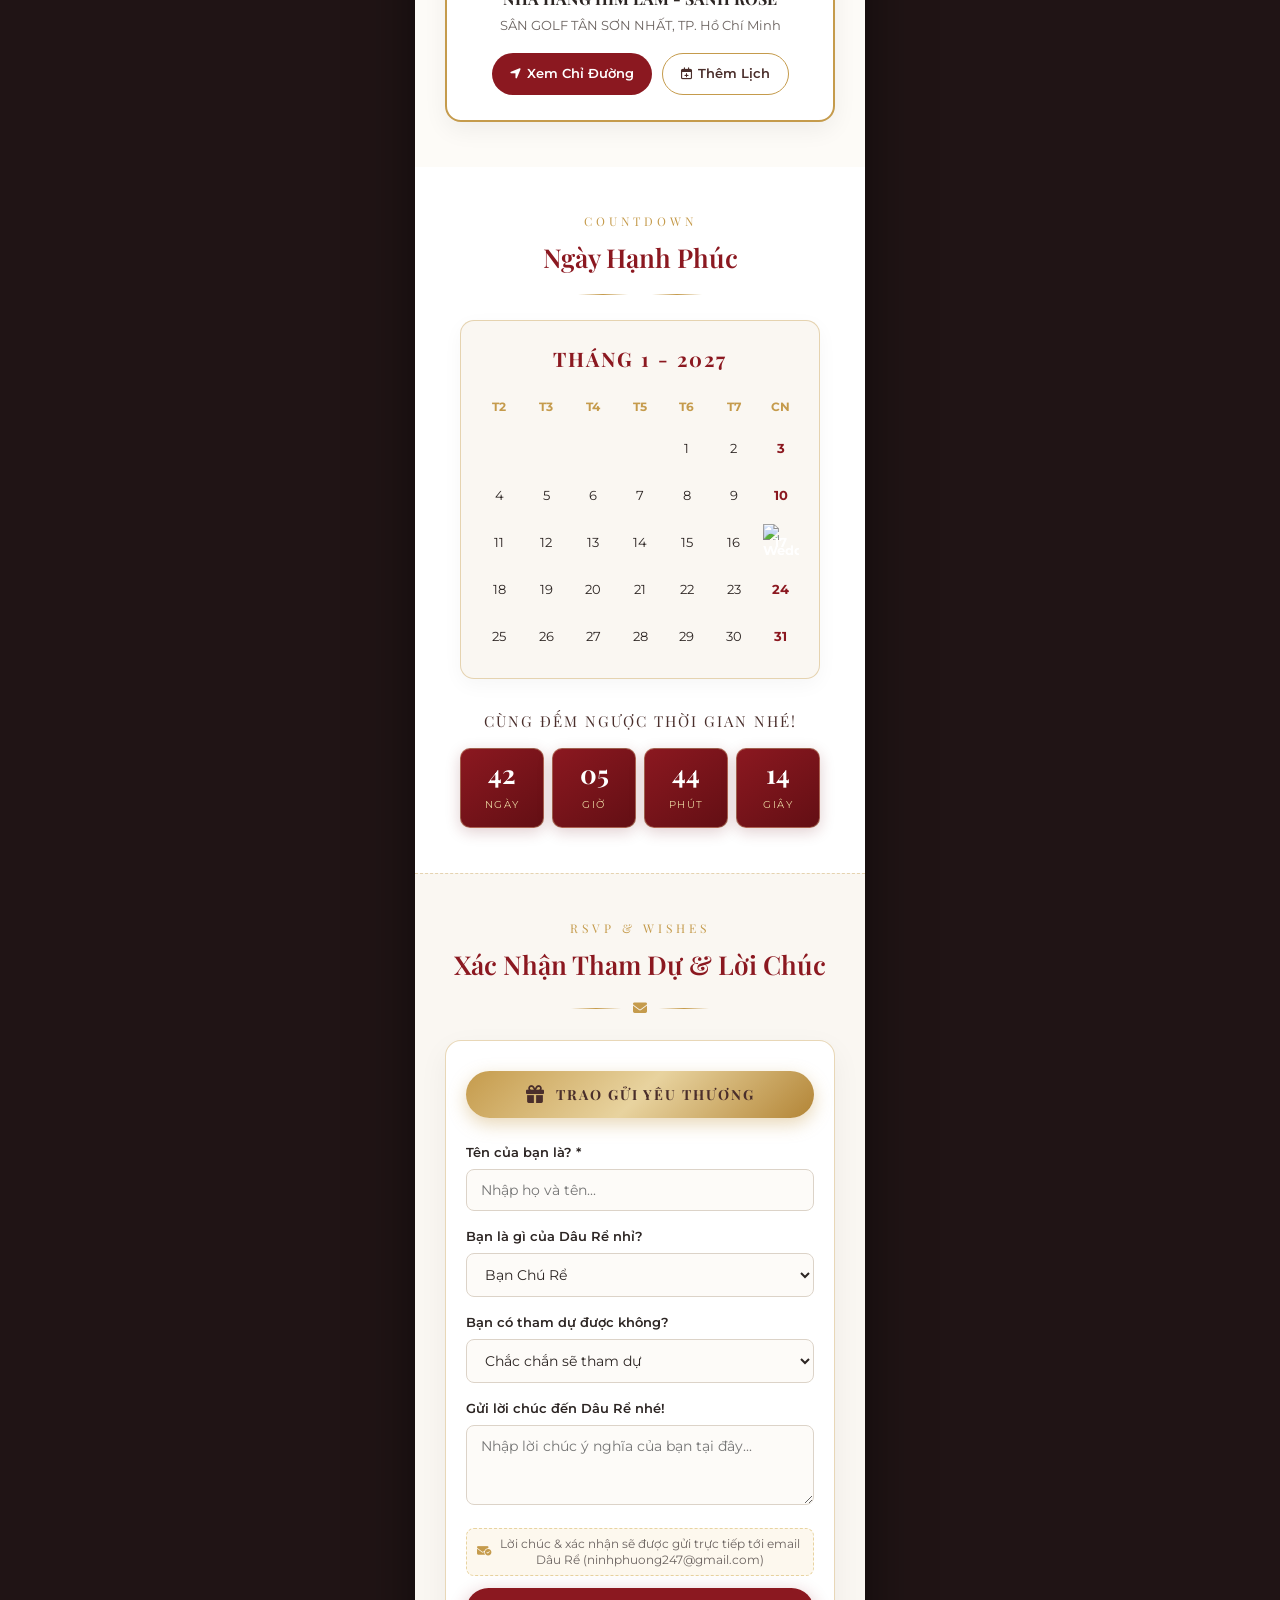
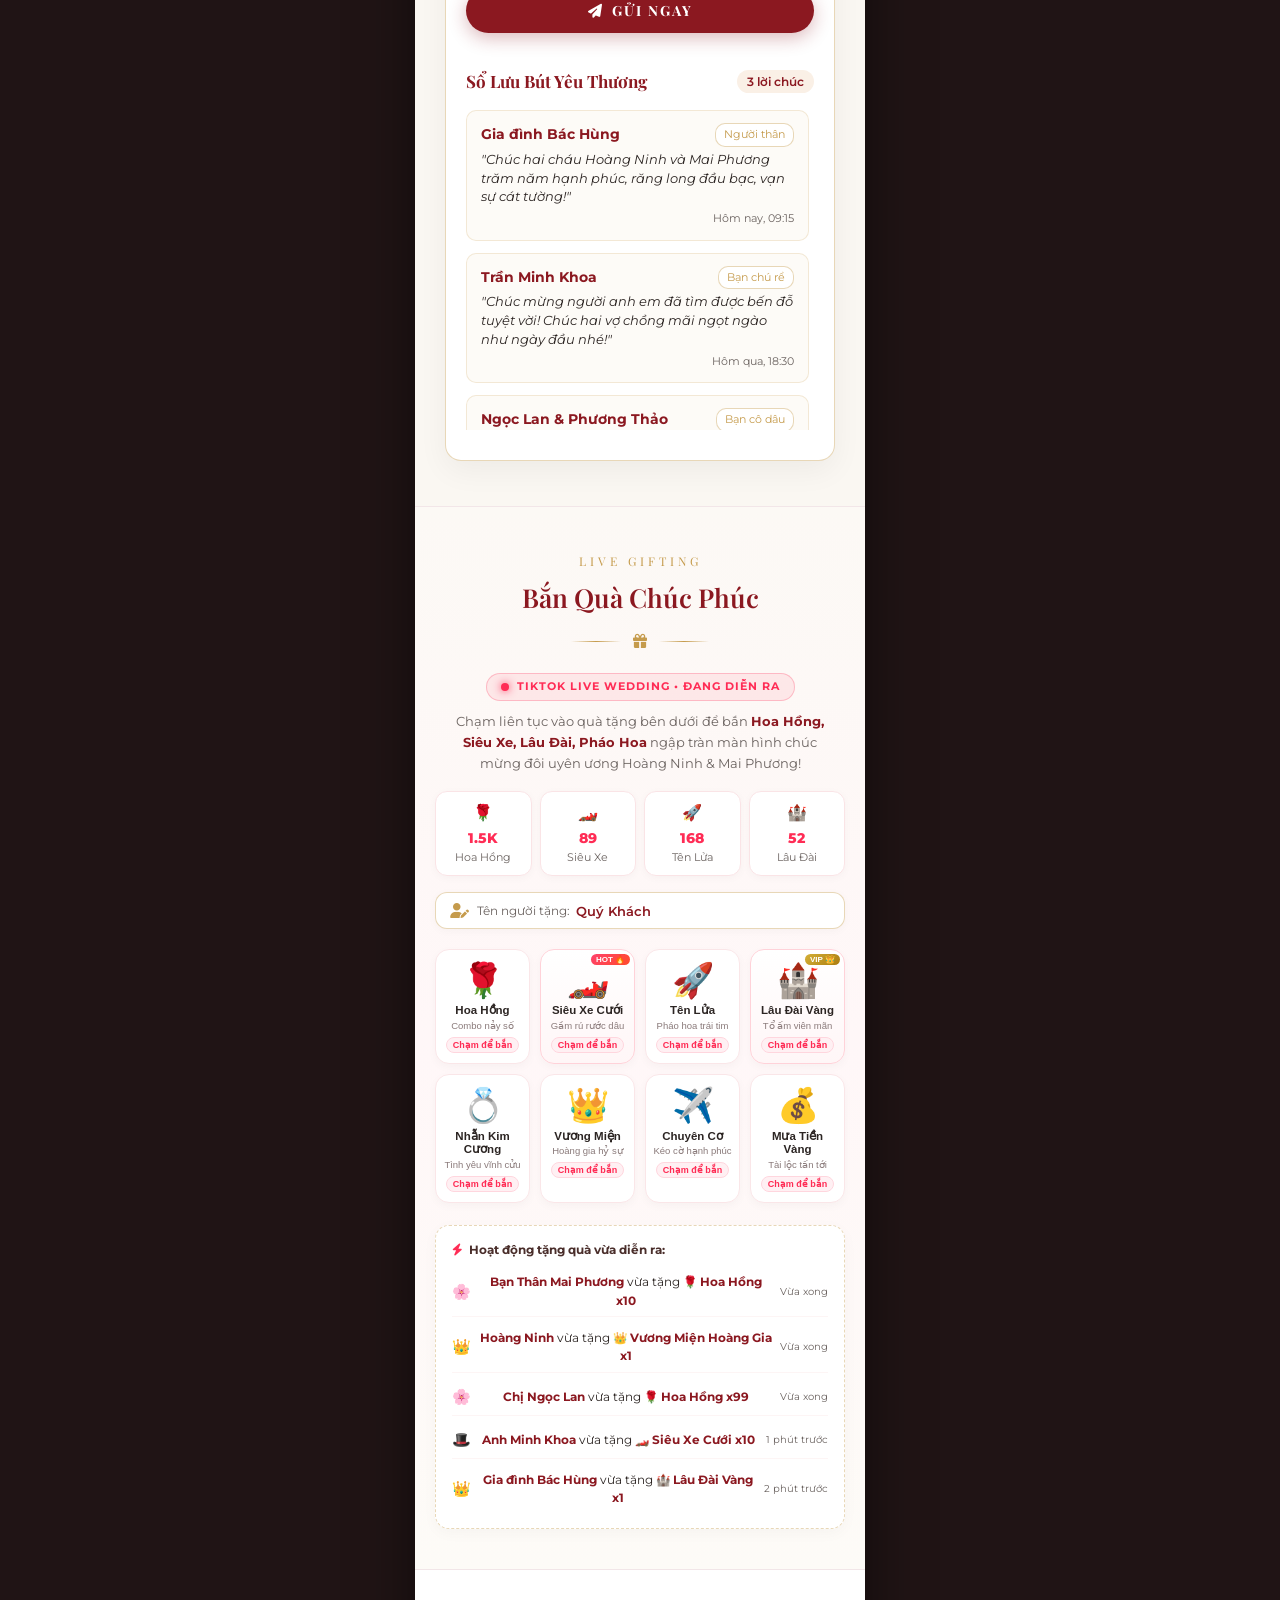
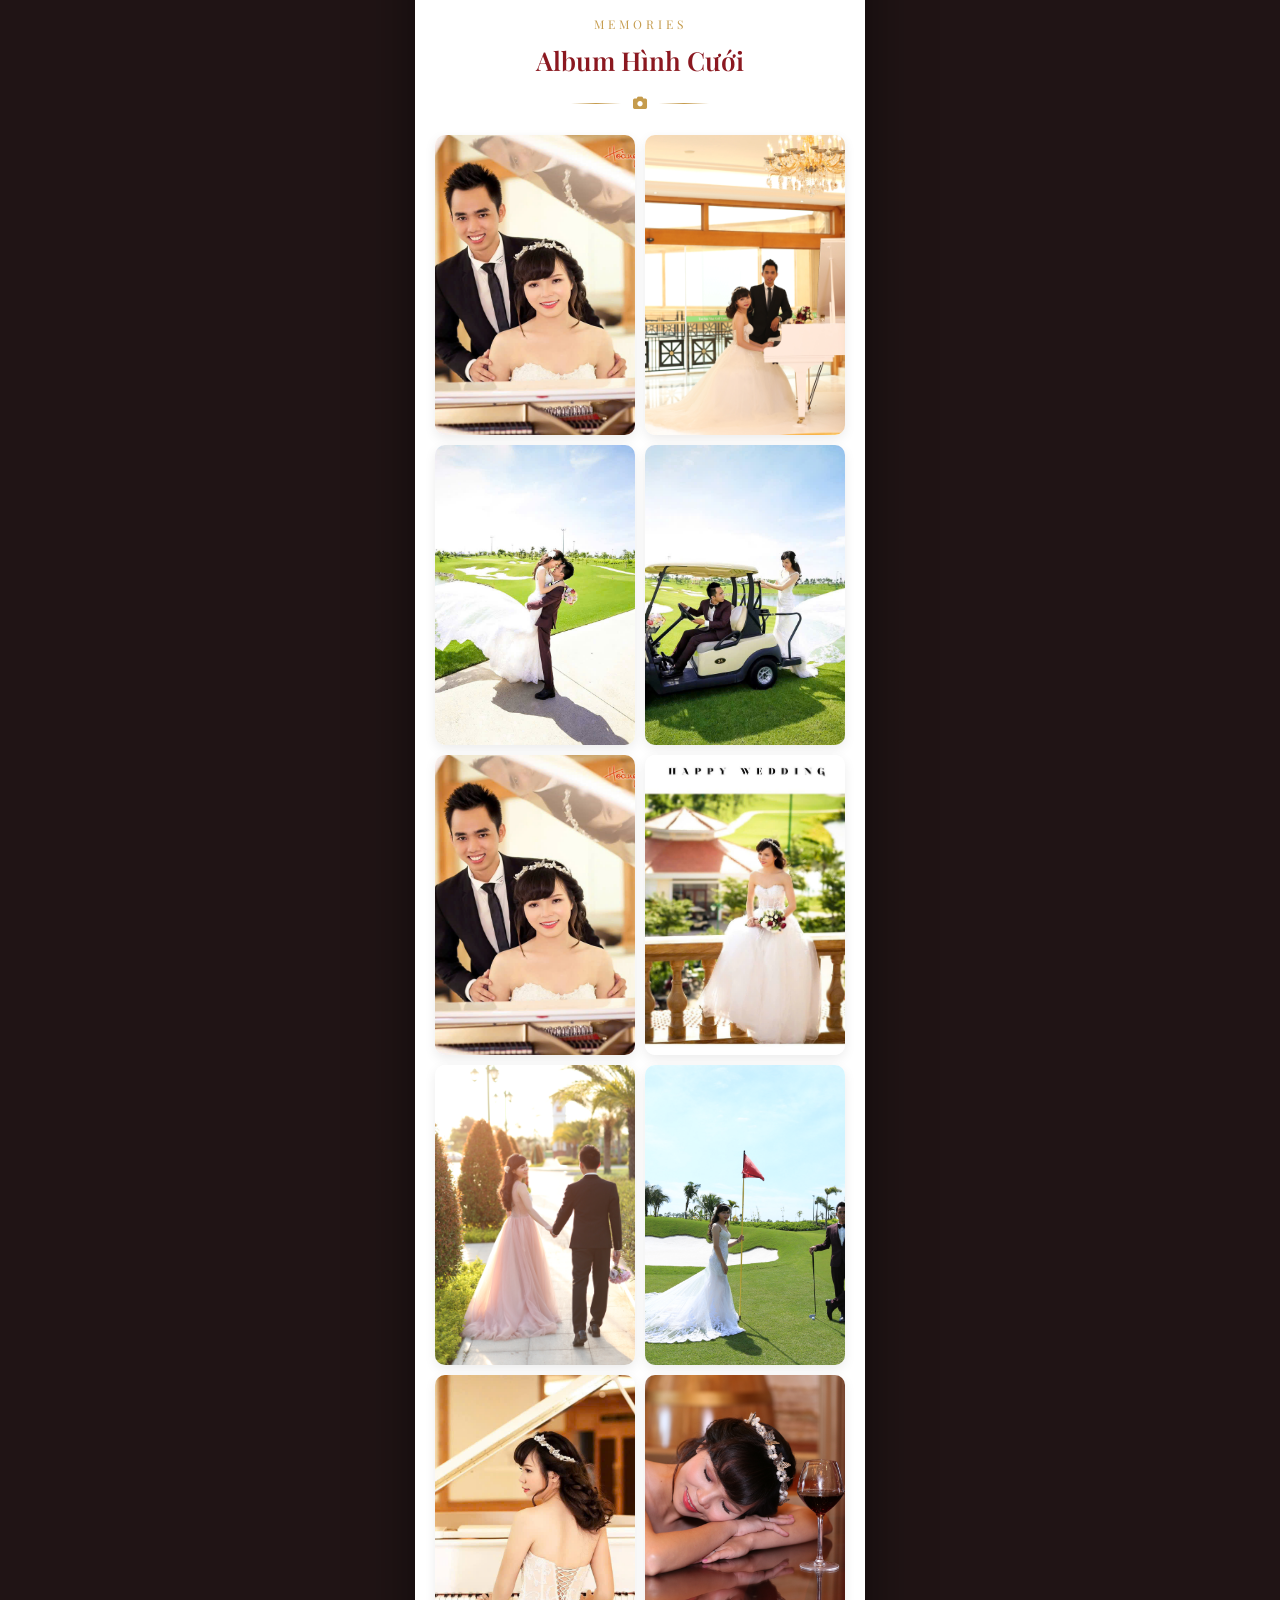
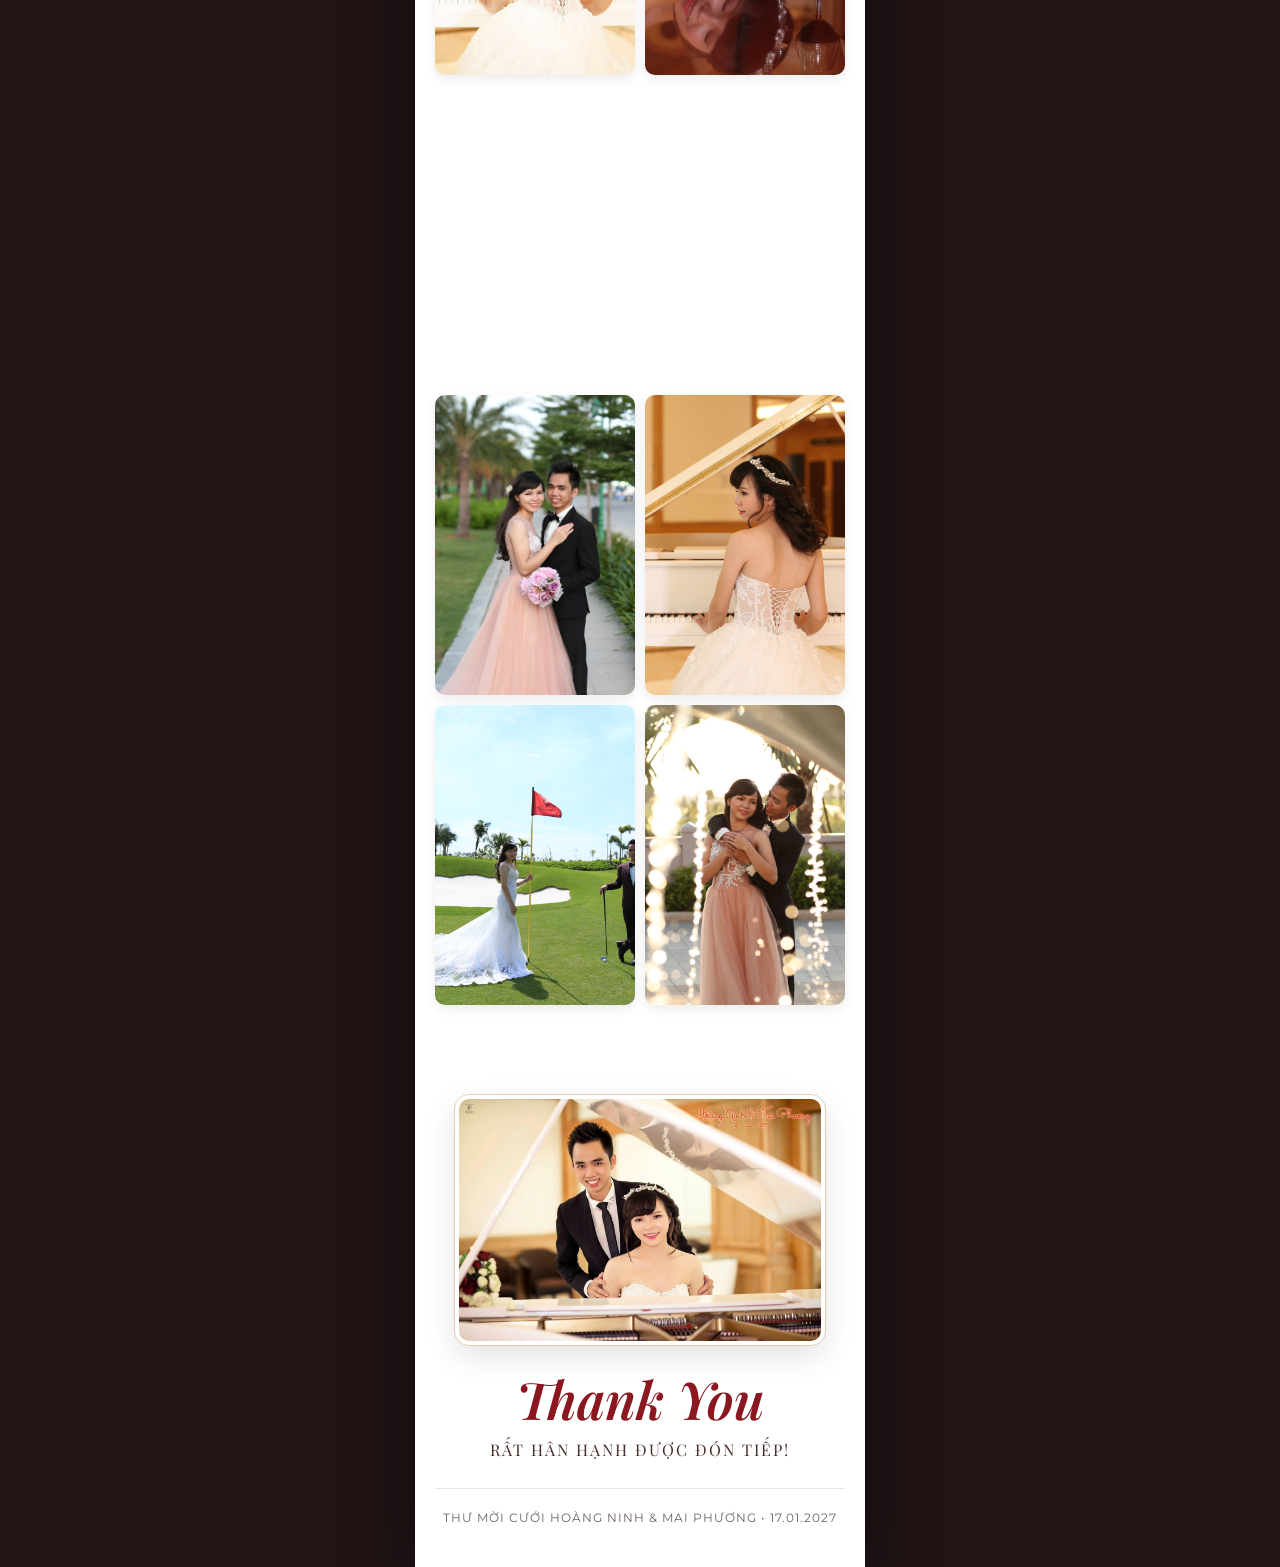
==== commit 196e22c0: "feat: add quick settings button and footer settings action across all invitation templates" ====
--- a/HOANGNINH&MAIPHUONG/index.html
+++ b/HOANGNINH&MAIPHUONG/index.html
@@ -46,6 +46,12 @@
       <i class="fa-solid fa-compact-disc music-icon"></i>
     </div>
   </div>
+
+  <!-- Floating Quick Settings Button -->
+  <a href="tao-thiep.html" class="floating-settings-quick" id="btn-quick-settings" title="Cài đặt &amp; Tùy biến thiệp cưới">
+    <i class="fa-solid fa-gear"></i>
+    <span class="settings-hint">Cài đặt</span>
+  </a>
 
   <!-- Floating Back to Top Button -->
   <div class="floating-scroll-top" id="scroll-top-btn" title="Lên đầu trang">
--- a/HOANGNINH&MAIPHUONG/style.css
+++ b/HOANGNINH&MAIPHUONG/style.css
@@ -211,6 +211,54 @@
   transform: scale(1.1);
 }
 
+/* Floating Quick Settings Button */
+.floating-settings-quick {
+  position: fixed;
+  top: 20px;
+  left: 20px;
+  z-index: 1000;
+  height: 44px;
+  padding: 0 14px 0 12px;
+  border-radius: 22px;
+  background: rgba(255, 255, 255, 0.92);
+  backdrop-filter: blur(8px);
+  -webkit-backdrop-filter: blur(8px);
+  border: 1.5px solid var(--accent-gold);
+  box-shadow: 0 4px 15px rgba(0, 0, 0, 0.2);
+  display: inline-flex;
+  align-items: center;
+  gap: 8px;
+  cursor: pointer;
+  text-decoration: none;
+  color: #8b1820;
+  font-size: 13px;
+  font-weight: 700;
+  transition: transform 0.3s ease, box-shadow 0.3s ease;
+}
+
+.floating-settings-quick:hover {
+  transform: translateY(-2px) scale(1.04);
+  box-shadow: 0 6px 20px rgba(0, 0, 0, 0.25);
+  color: #8b1820;
+}
+
+@media (max-width: 480px) {
+  .floating-settings-quick {
+    width: 44px;
+    height: 44px;
+    padding: 0;
+    justify-content: center;
+    border-radius: 50%;
+  }
+  .floating-settings-quick .settings-hint {
+    display: none;
+  }
+}
+
+body.in-preview .floating-settings-quick {
+  display: none !important;
+}
+
 /* =====================================================================
    IMPERIAL PALACE GATE OPENING TRANSITION (CỬA CUNG ĐÌNH HOÀNG GIA)
    ===================================================================== */
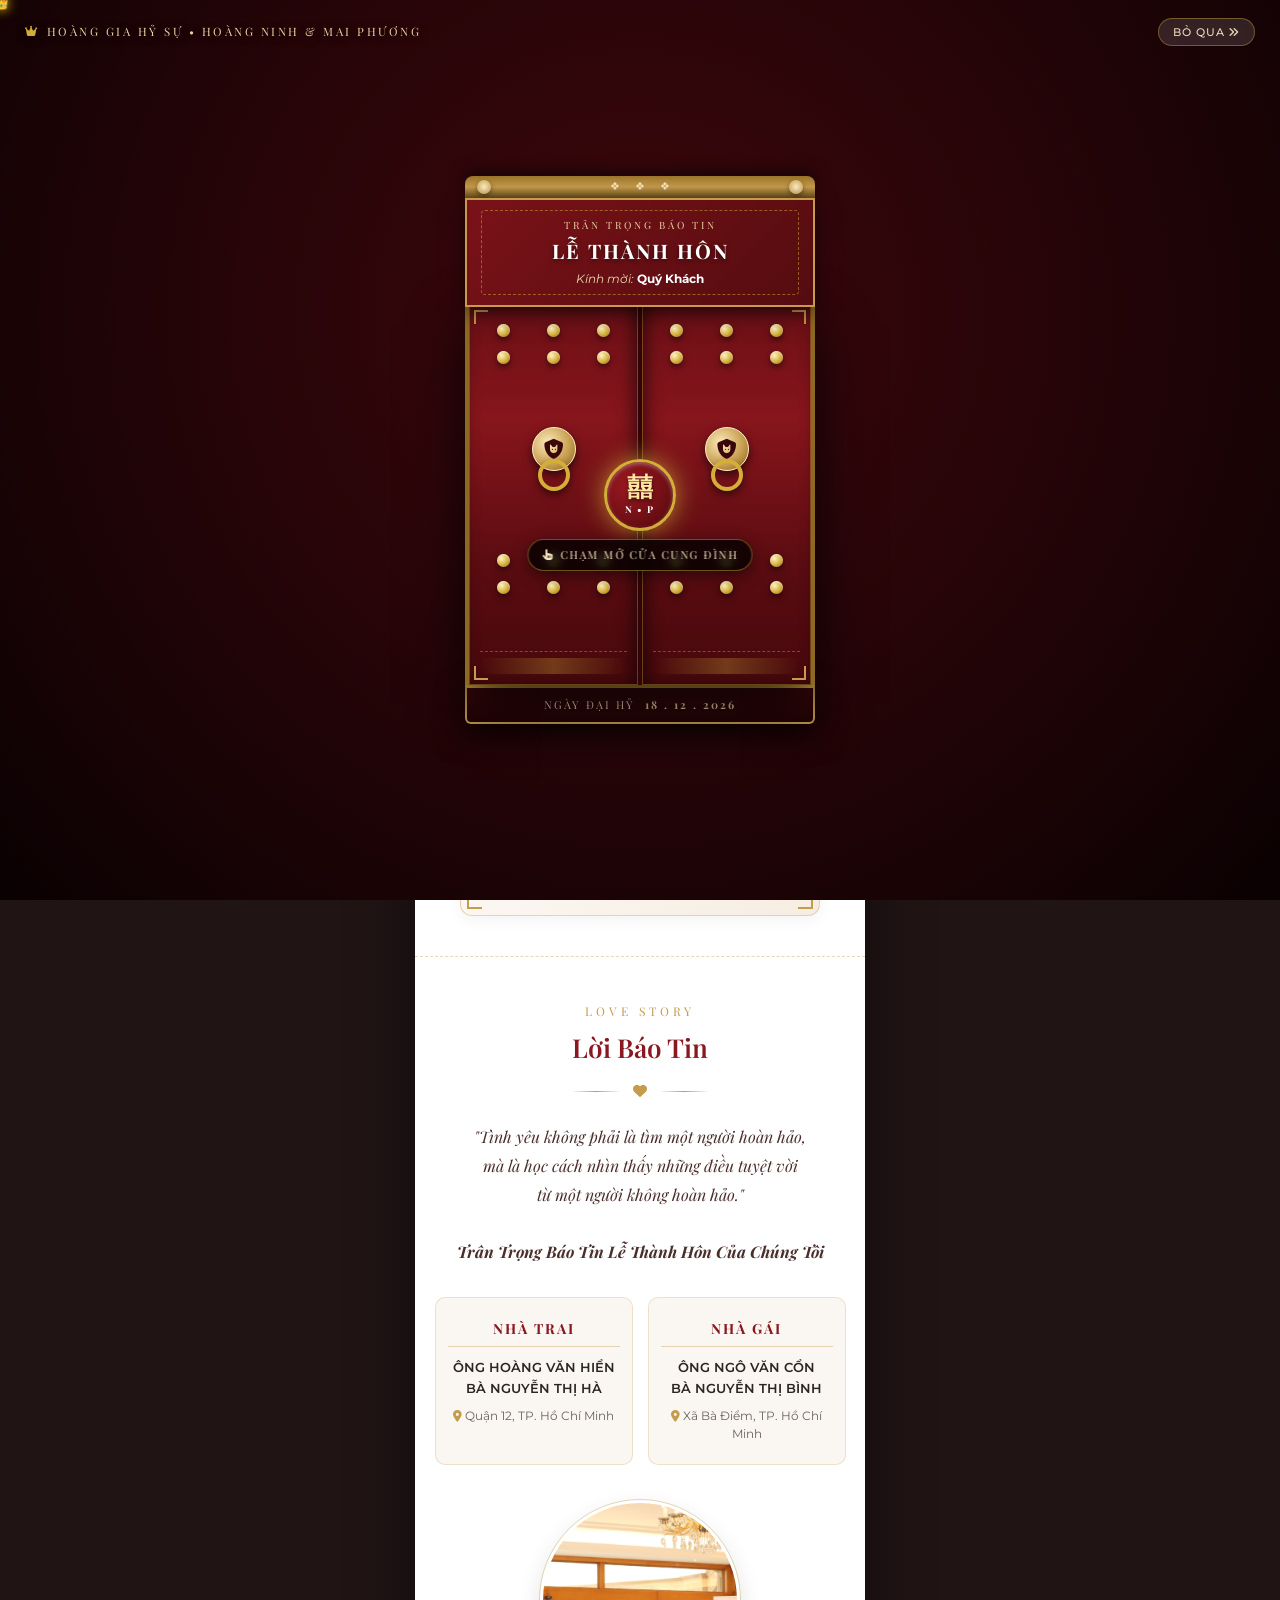
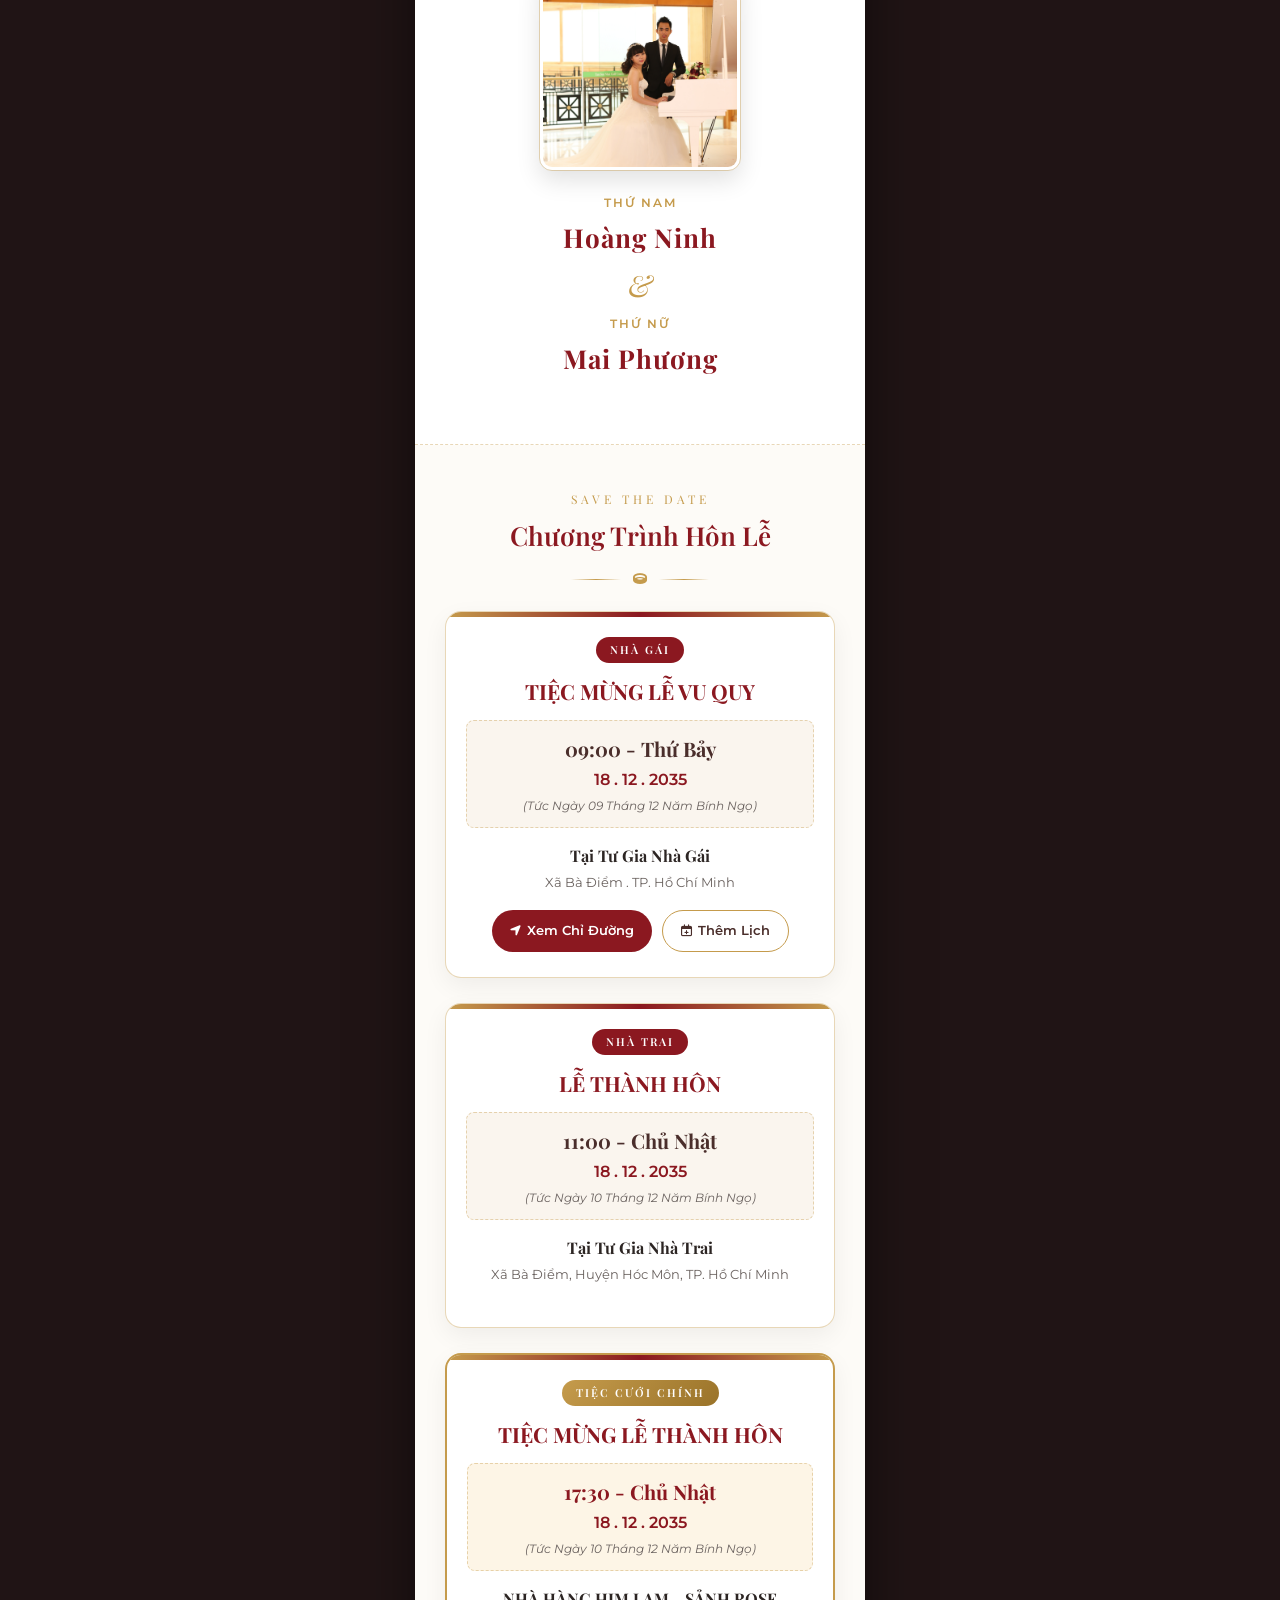
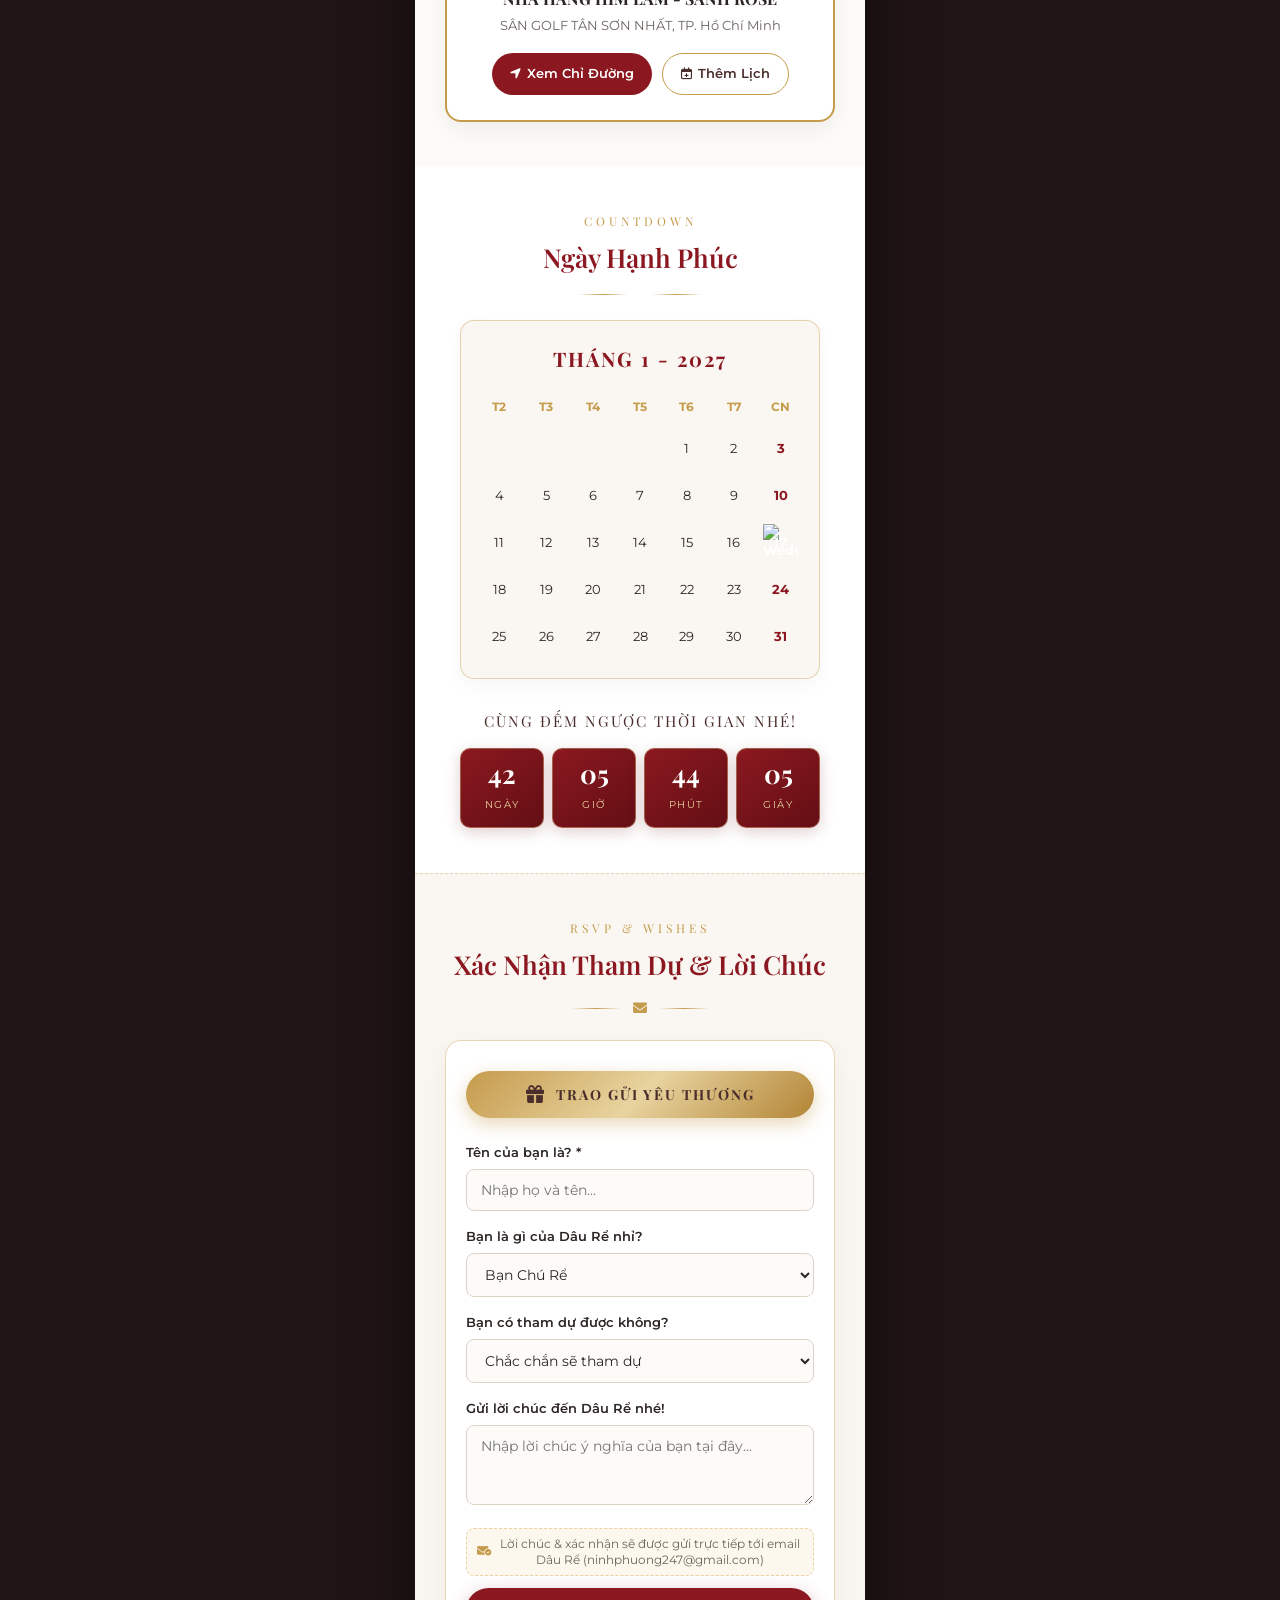
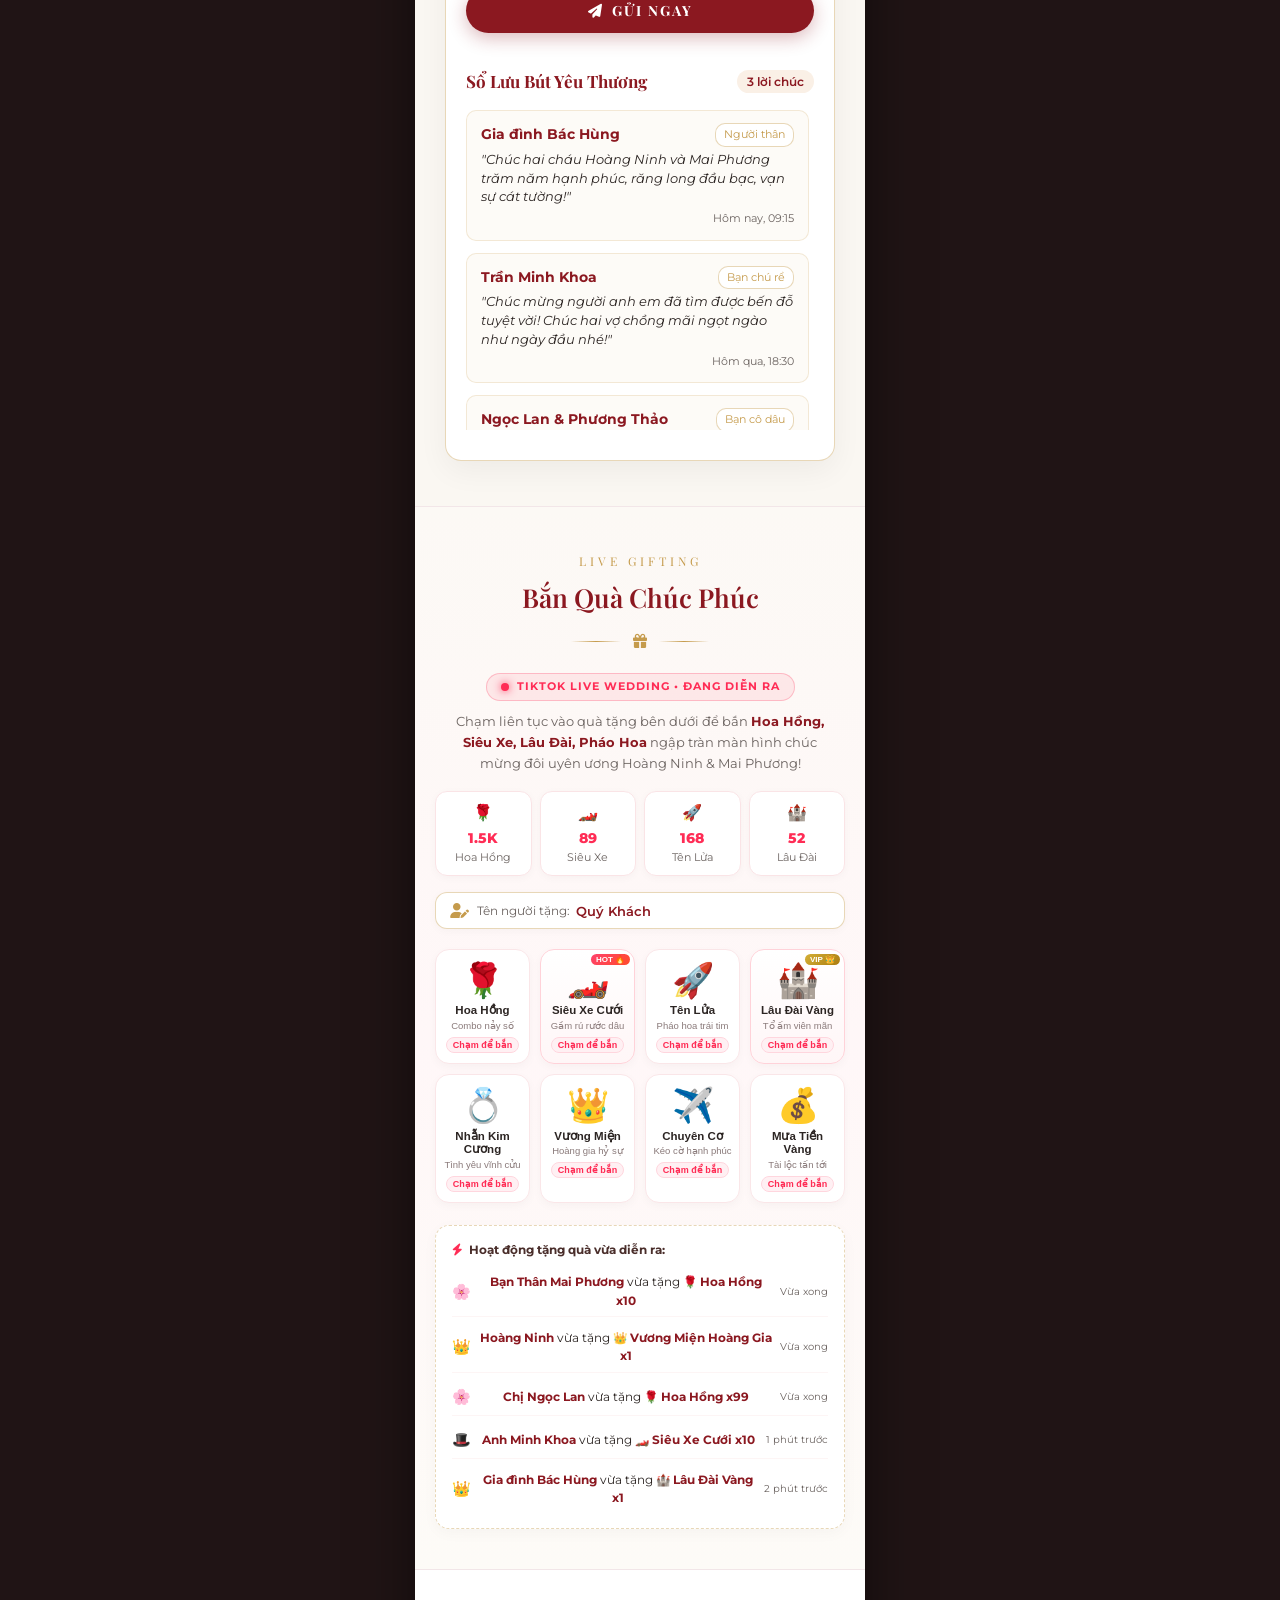
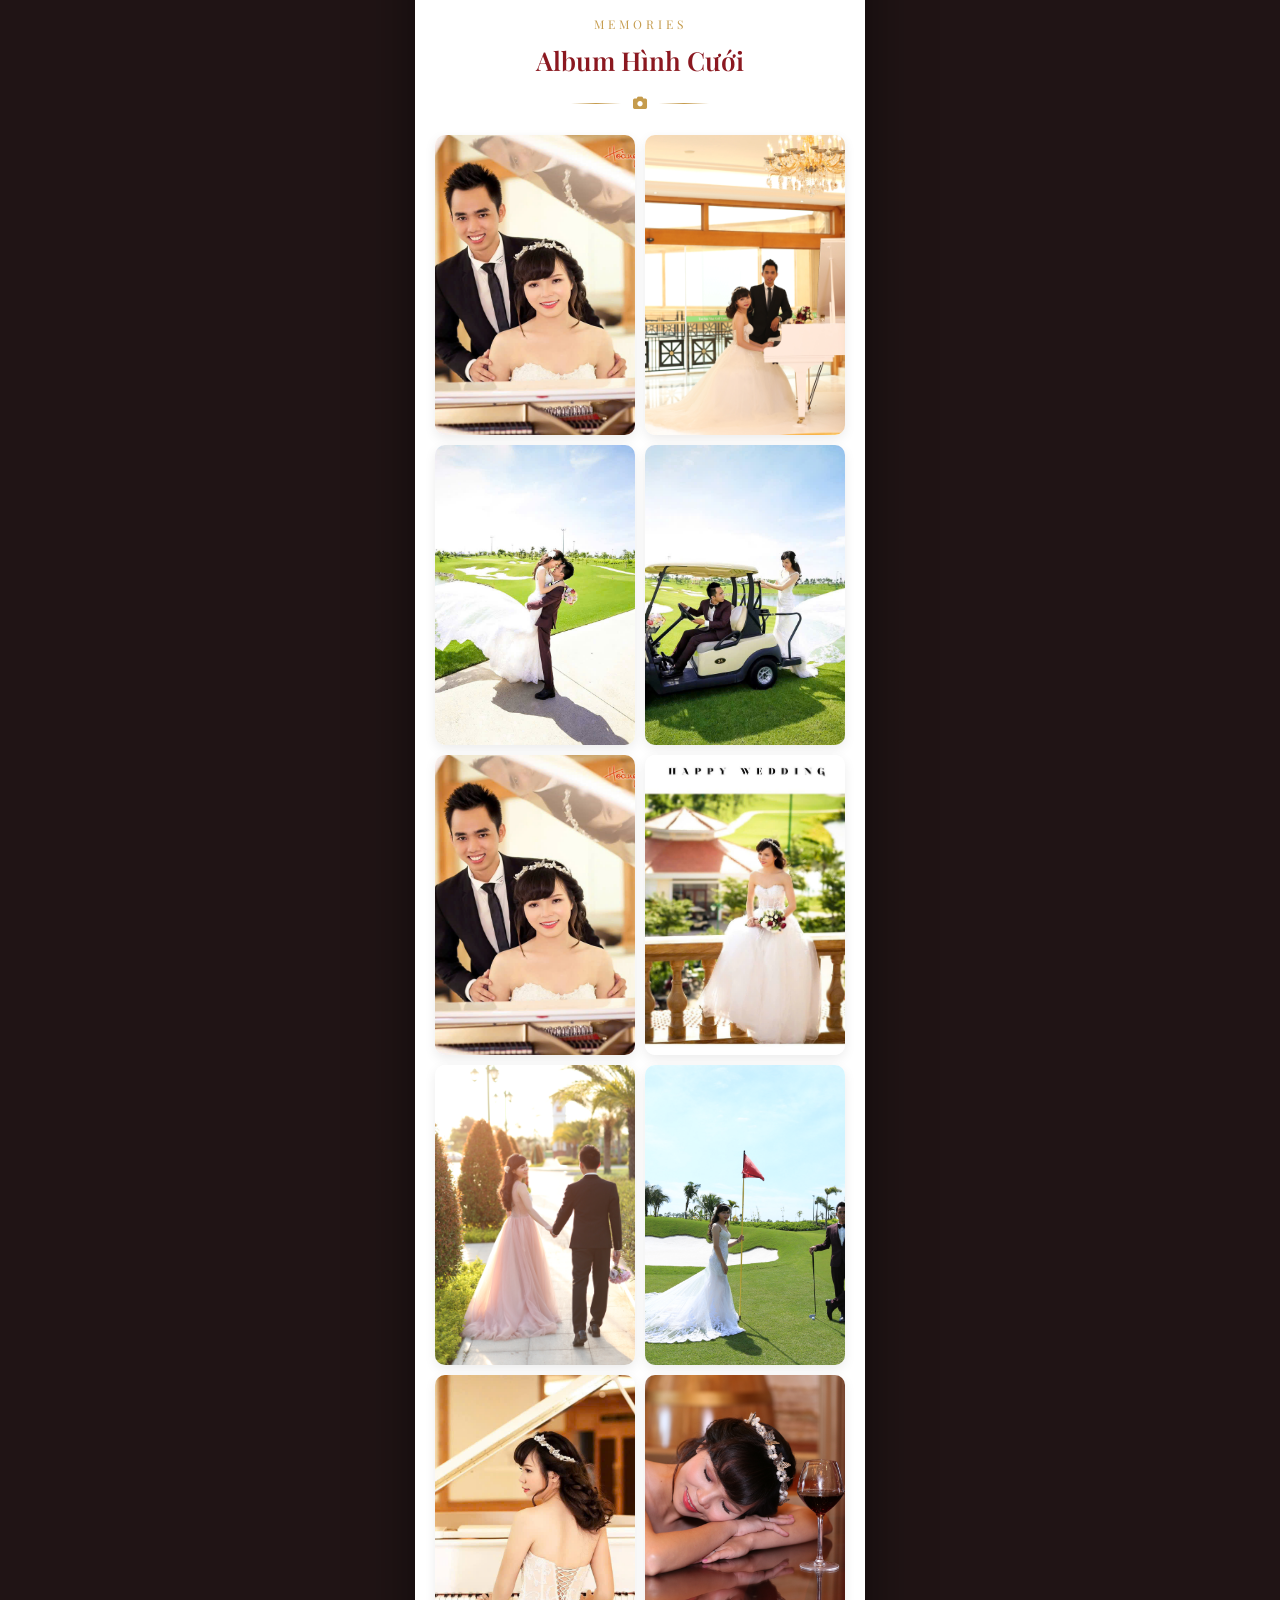
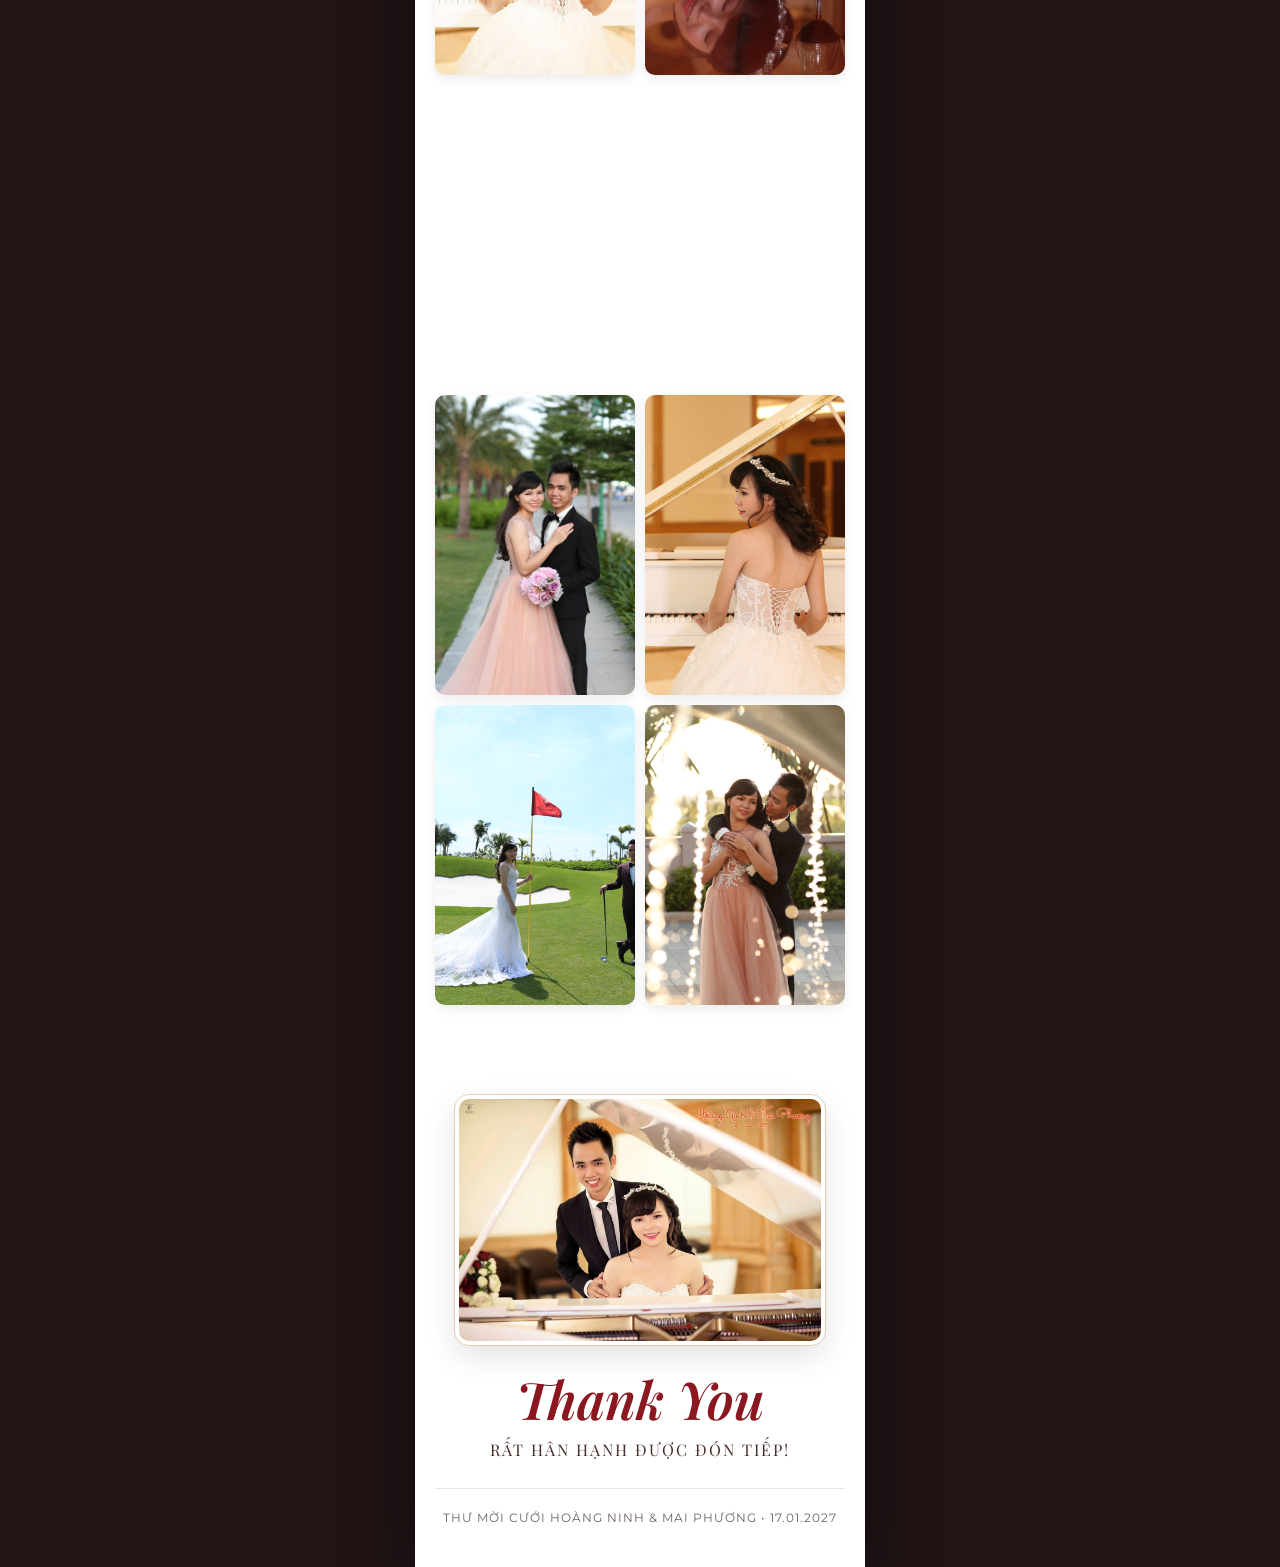
==== commit d4af2684: "Add rich mouse scroll effects, progress bars, parallax wind, and 3D card tilt across all 5 wedding t" ====
--- a/HOANGNINH&MAIPHUONG/index.html
+++ b/HOANGNINH&MAIPHUONG/index.html
@@ -28,7 +28,7 @@
 <body>
 
   <!-- Golden Scroll Progress Bar -->
-  <div class="scroll-progress-bar" id="scroll-progress-bar"></div>
+  <div class="scroll-progress-bar" id="scroll-progress-bar"><span class="royal-scroll-crown">👑</span></div>
 
   <!-- Falling Canvas (Rose Petals & Golden Hearts) -->
   <canvas id="particles-canvas"></canvas>
@@ -239,7 +239,7 @@
       <div class="hero-date-banner">18 . 12 . 2026</div>
 
       <!-- Personalized Guest Invitation Card -->
-      <div class="guest-invitation-card">
+      <div class="guest-invitation-card palace-reveal">
         <div class="guest-card-corner top-left"></div>
         <div class="guest-card-corner top-right"></div>
         <div class="guest-card-corner bottom-left"></div>
--- a/HOANGNINH&MAIPHUONG/style.css
+++ b/HOANGNINH&MAIPHUONG/style.css
@@ -2151,15 +2151,66 @@
   position: fixed;
   top: 0;
   left: 0;
-  height: 3.5px;
+  height: 4px;
   width: 0%;
   background: linear-gradient(90deg, #9a7329, #c59b4c, #f6e9c7, #c59b4c, #9a7329);
   background-size: 200% 100%;
   animation: goldShimmer 3s linear infinite;
   box-shadow: 0 0 10px rgba(197, 155, 76, 0.9), 0 0 5px rgba(232, 211, 159, 0.6);
   z-index: 10000;
-  transition: width 0.15s ease-out;
+  transition: width 0.08s linear;
   pointer-events: none;
+}
+
+.royal-scroll-crown {
+  position: absolute;
+  right: -9px;
+  top: -8px;
+  font-size: 13px;
+  filter: drop-shadow(0 0 6px #ffd700);
+  animation: crownPulse 1.2s ease-in-out infinite alternate;
+}
+
+@keyframes crownPulse {
+  0% { transform: scale(0.9) rotate(0deg); opacity: 0.85; }
+  100% { transform: scale(1.25) rotate(15deg); opacity: 1; }
+}
+
+/* Palace Scroll Reveal & 3D Interactive Card Tilt */
+.palace-reveal {
+  opacity: 0;
+  transform: translateY(28px) scale(0.98);
+  filter: blur(3px);
+  transition: opacity 0.8s cubic-bezier(0.16, 1, 0.3, 1),
+              transform 0.8s cubic-bezier(0.16, 1, 0.3, 1),
+              filter 0.8s cubic-bezier(0.16, 1, 0.3, 1);
+  will-change: opacity, transform, filter;
+}
+
+.palace-reveal.revealed {
+  opacity: 1;
+  transform: translateY(0) scale(1);
+  filter: blur(0);
+}
+
+.guest-invitation-card,
+.family-column,
+.event-card,
+.wedding-calendar-card,
+.countdown-container,
+.bank-card-luxury,
+.wishes-form-card {
+  transition: transform 0.4s cubic-bezier(0.16, 1, 0.3, 1), box-shadow 0.4s ease, border-color 0.4s ease;
+}
+
+.guest-invitation-card:hover,
+.family-column:hover,
+.event-card:hover,
+.wedding-calendar-card:hover,
+.bank-card-luxury:hover,
+.wishes-form-card:hover {
+  transform: translateY(-5px) scale(1.01);
+  box-shadow: 0 16px 36px rgba(184, 41, 52, 0.25), 0 0 20px rgba(197, 155, 76, 0.3);
 }
 
 @keyframes goldShimmer {
